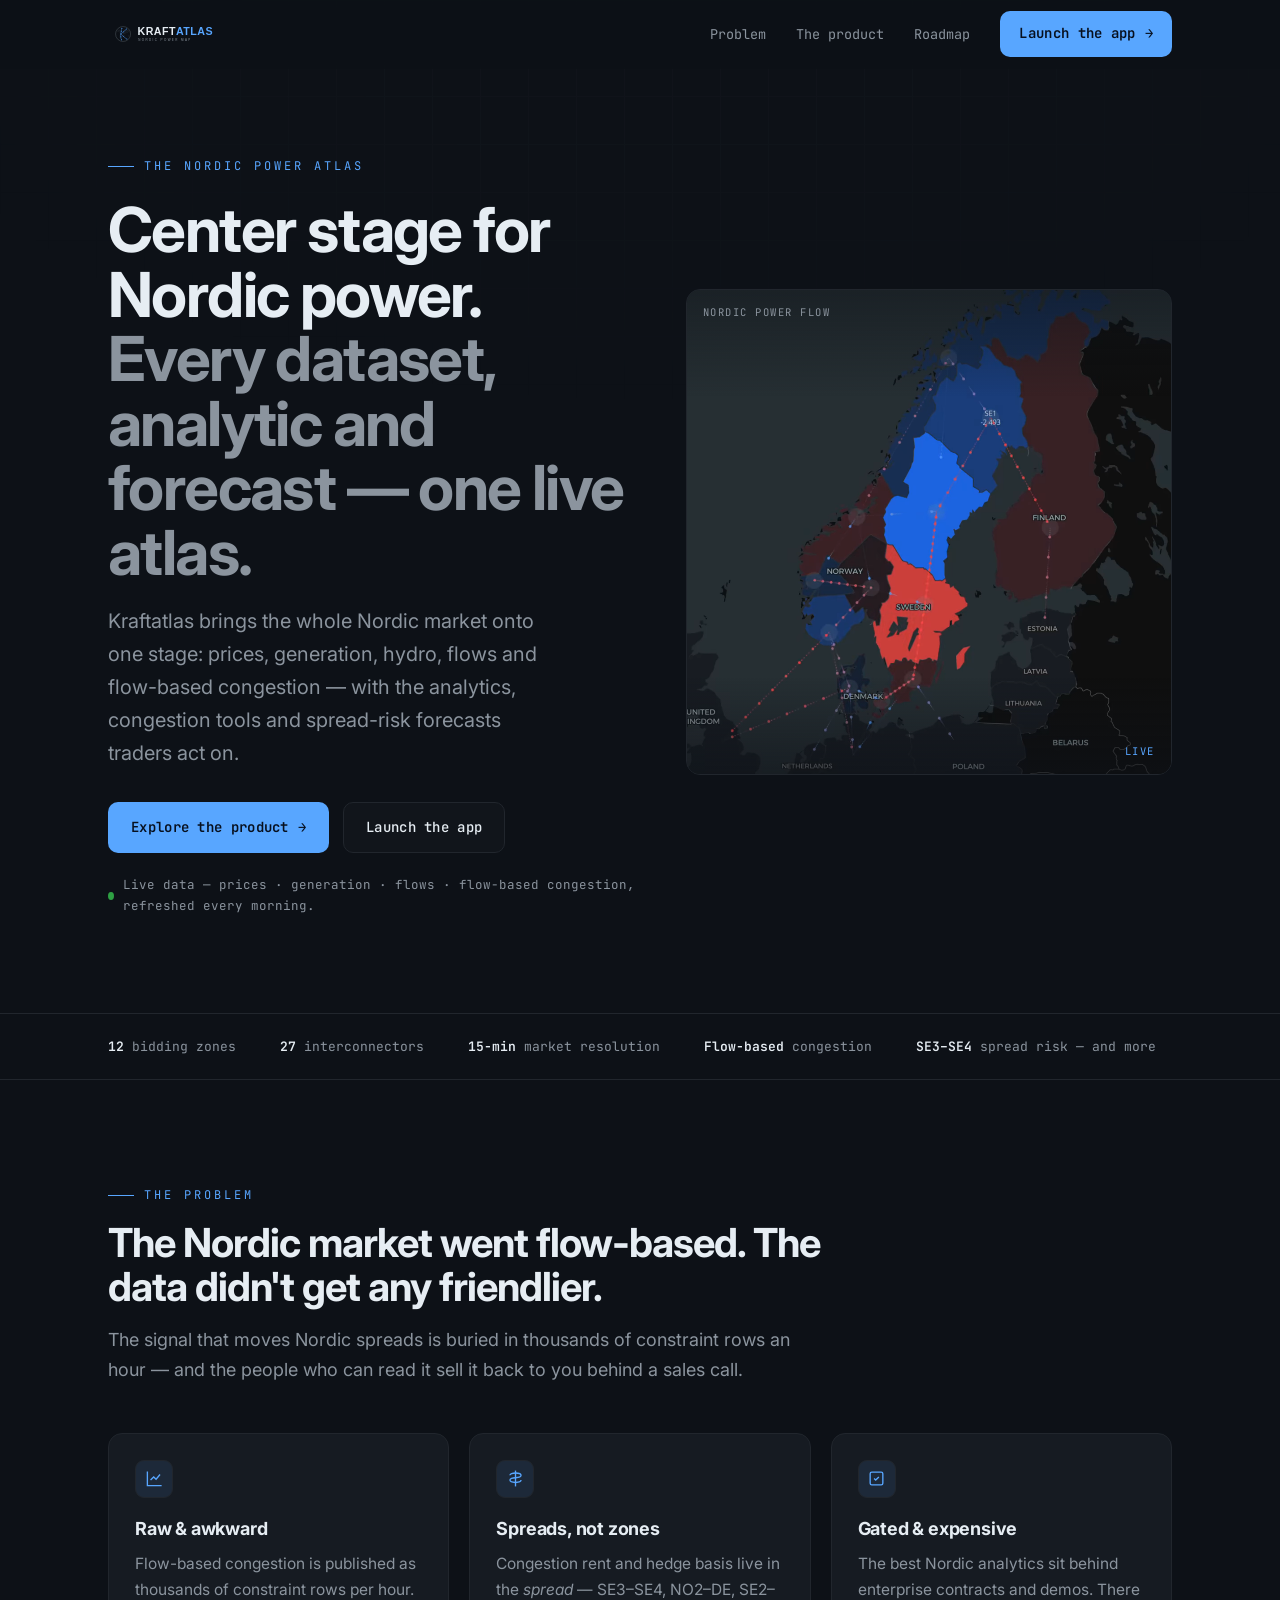
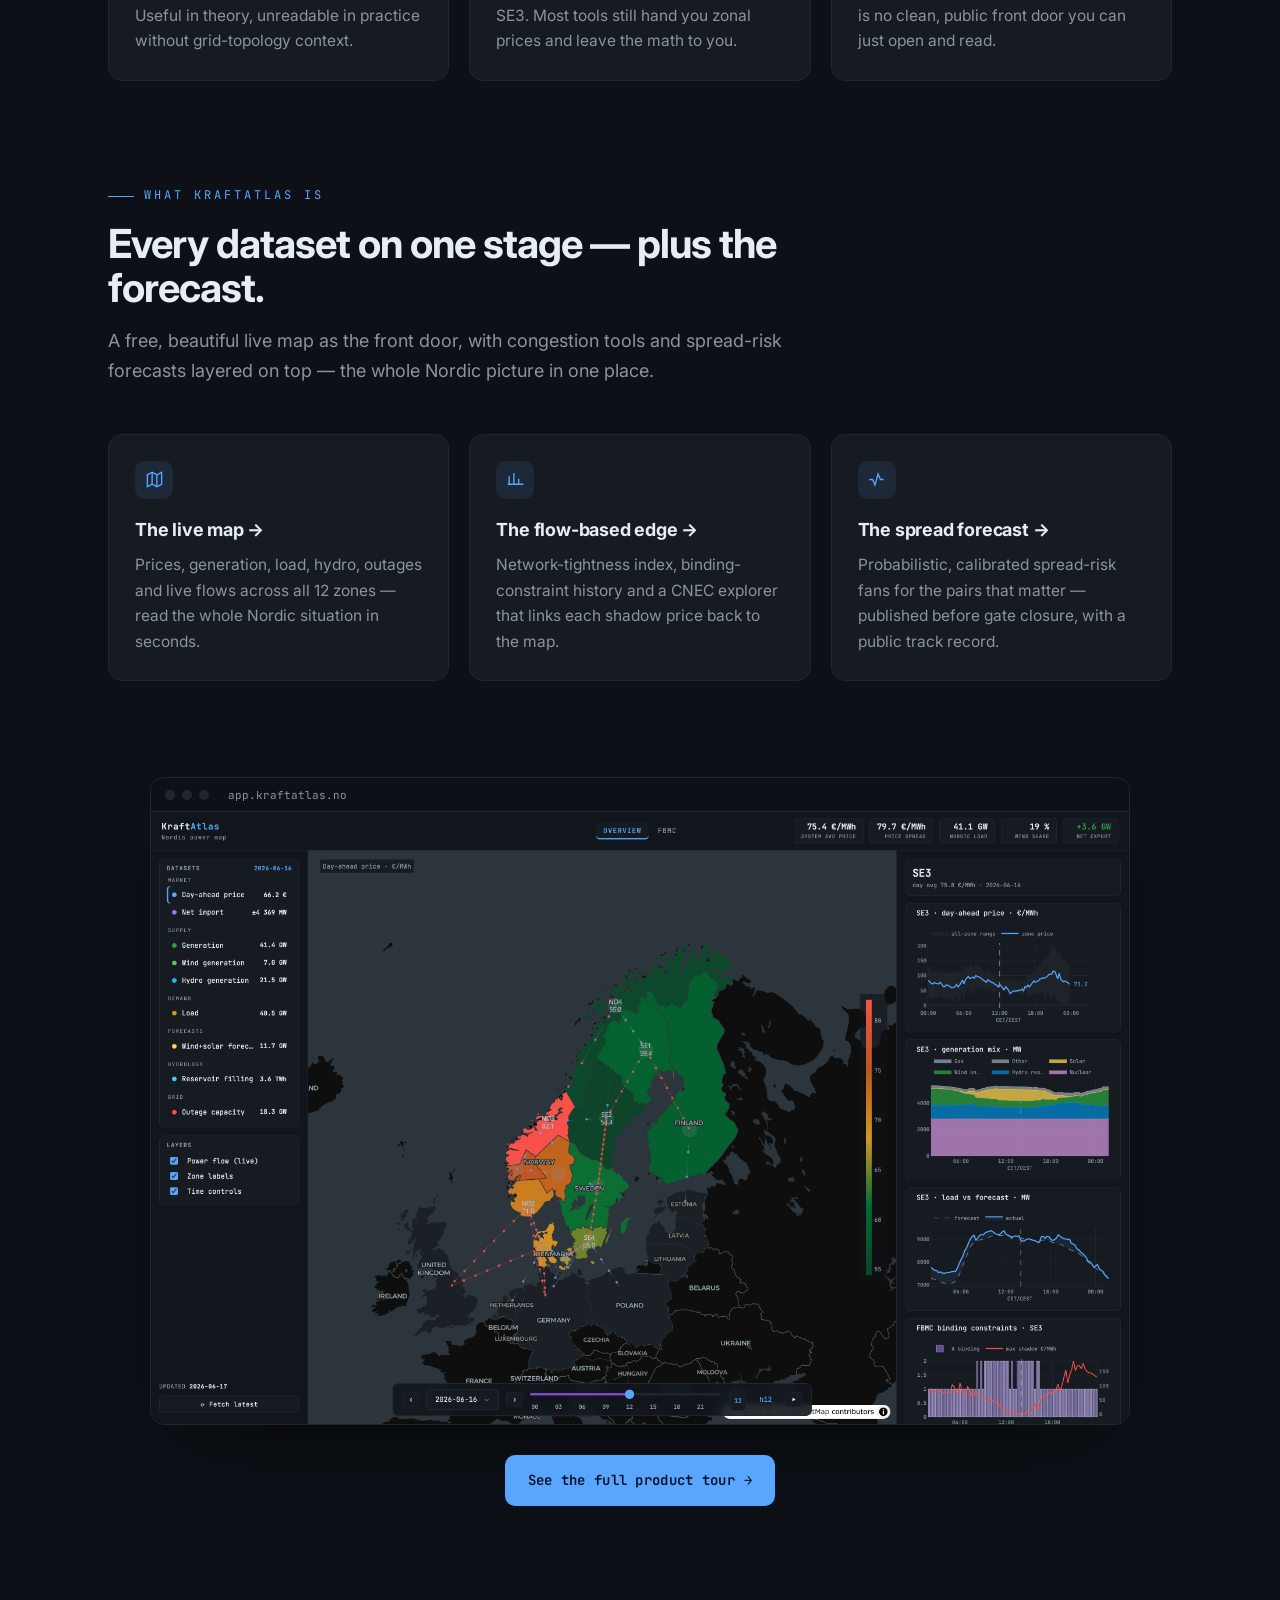
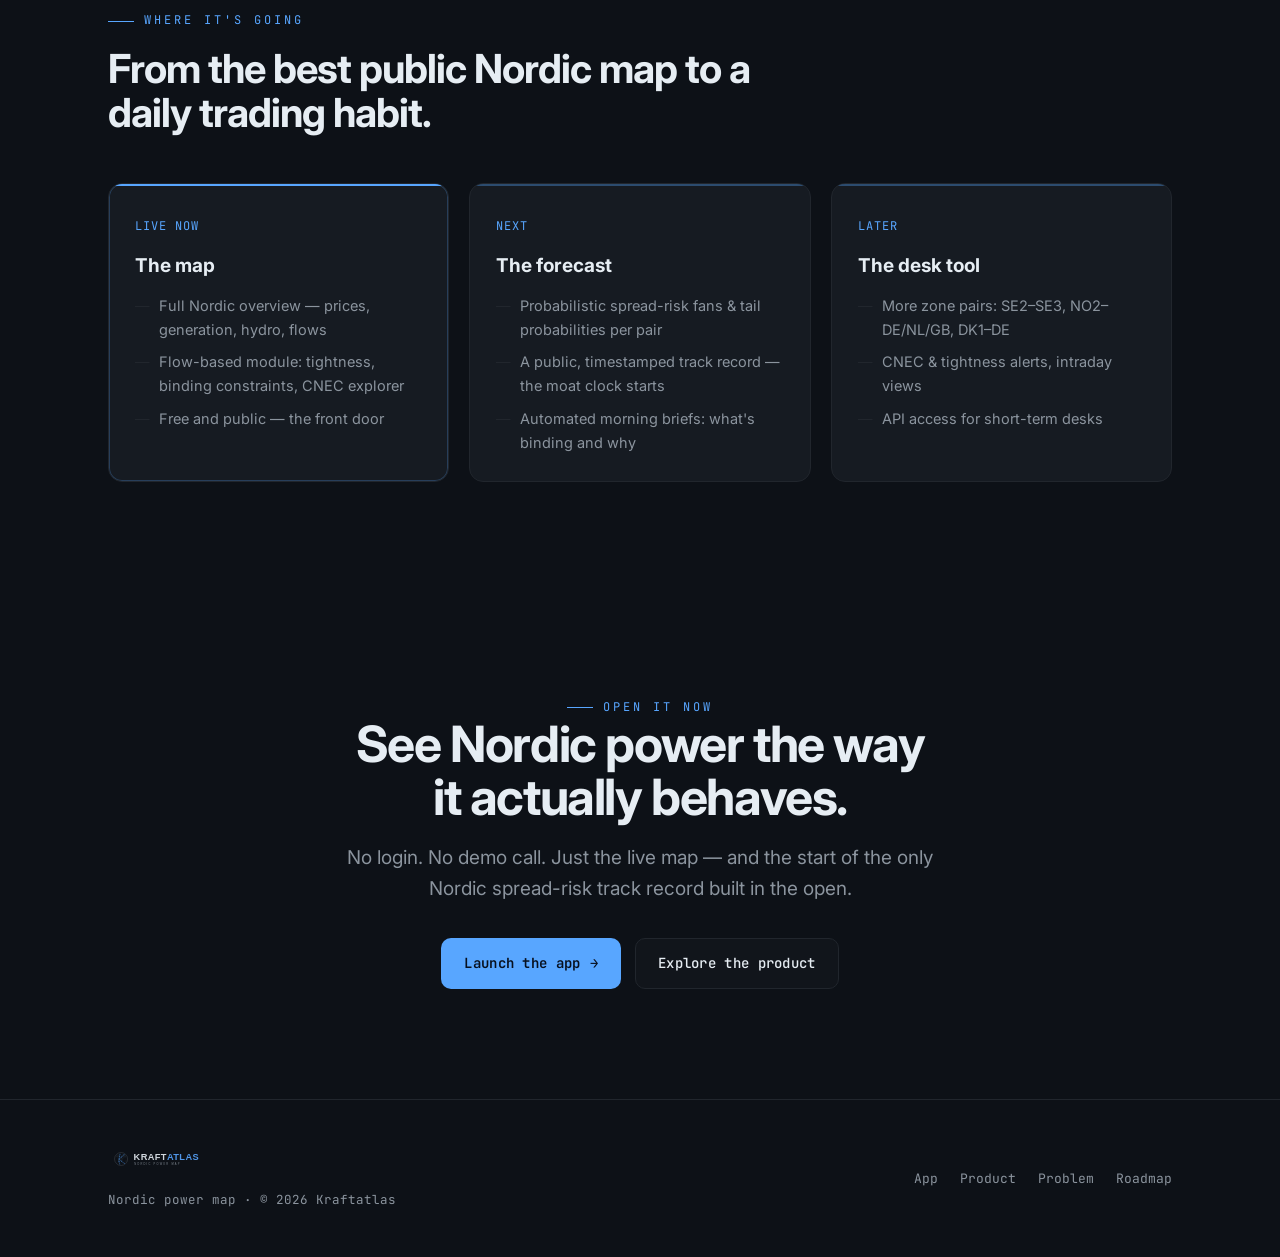
==== index.html @ 9825c4c5 "Real-app flow clip in hero + center-stage pitch; drop source names - Hero now plays a cropped, compr" ====
<!DOCTYPE html>
<html lang="en">
<head>
  <meta charset="UTF-8" />
  <meta name="viewport" content="width=device-width, initial-scale=1.0" />
  <title>Kraftatlas — Nordic Power Map</title>
  <meta name="description" content="Kraftatlas reads the Nordic power system in real time — generation, prices, flows, hydro and flow-based congestion — and forecasts the spreads traders actually hedge." />

  <meta property="og:type" content="website" />
  <meta property="og:title" content="Kraftatlas — Nordic Power Map" />
  <meta property="og:description" content="Live Nordic grid intelligence: prices, flows, hydro, flow-based constraints, and calibrated spread-risk forecasts." />
  <meta property="og:url" content="https://kraftatlas.no" />
  <meta property="og:image" content="https://kraftatlas.no/assets/img/dashboard-overview.png" />
  <meta name="twitter:card" content="summary_large_image" />

  <link rel="icon" href="/assets/brand/icon.svg" />
  <link rel="apple-touch-icon" href="/assets/brand/icon.svg" />
  <link rel="canonical" href="https://kraftatlas.no/" />

  <link rel="preconnect" href="https://fonts.googleapis.com" />
  <link rel="preconnect" href="https://fonts.gstatic.com" crossorigin />
  <link href="https://fonts.googleapis.com/css2?family=Inter:wght@400;500;600;700&family=JetBrains+Mono:wght@400;500&display=swap" rel="stylesheet" />
  <link rel="stylesheet" href="/assets/css/style.css" />
</head>
<body>
  <header>
    <div class="wrap nav">
      <a class="logo" href="/" aria-label="Kraftatlas home"><img src="/assets/brand/logo-dark.svg" alt="Kraftatlas" /></a>
      <nav class="nav-links">
        <a class="link" href="#problem">Problem</a>
        <a class="link" href="/product/">The product</a>
        <a class="link" href="#roadmap">Roadmap</a>
        <a class="btn btn-primary nav-cta" data-app href="https://nordic-dashboard-690238279083.europe-west1.run.app">Launch the app <span class="arrow">→</span></a>
      </nav>
    </div>
  </header>

  <main id="top">
    <!-- ── HERO ─────────────────────────────────────────────── -->
    <section class="hero">
      <div class="wrap hero-grid">
        <div class="hero-copy">
          <span class="kicker">The Nordic power atlas</span>
          <h1>Center stage for<br />Nordic power.<br /><span class="soft">Every dataset, analytic and forecast — one live atlas.</span></h1>
          <p class="lead">Kraftatlas brings the whole Nordic market onto one stage: prices, generation, hydro, flows and flow-based congestion — with the analytics, congestion tools and spread-risk forecasts traders act on.</p>
          <div class="hero-cta">
            <a class="btn btn-primary" href="/product/">Explore the product <span class="arrow">→</span></a>
            <a class="btn btn-ghost" data-app href="https://nordic-dashboard-690238279083.europe-west1.run.app">Launch the app</a>
          </div>
          <div class="hero-note"><span class="pulse-dot"></span> Live data — prices · generation · flows · flow-based congestion, refreshed every morning.</div>
        </div>
        <div class="grid-stage" aria-hidden="true">
          <video class="flow-video" autoplay muted loop playsinline preload="metadata" poster="/assets/video/nordic-flow-poster.jpg">
            <source src="/assets/video/nordic-flow.webm" type="video/webm" />
            <source src="/assets/video/nordic-flow.mp4" type="video/mp4" />
          </video>
          <span class="corner tl mono">NORDIC POWER FLOW</span>
          <span class="corner br mono">LIVE</span>
        </div>
      </div>
    </section>

    <!-- ── TRUST STRIP ──────────────────────────────────────── -->
    <div class="strip">
      <div class="wrap">
        <span><b>12</b> bidding zones</span>
        <span><b>27</b> interconnectors</span>
        <span><b>15-min</b> market resolution</span>
        <span><b>Flow-based</b> congestion</span>
        <span><b>SE3–SE4</b> spread risk — and more</span>
      </div>
    </div>

    <!-- ── PROBLEM ──────────────────────────────────────────── -->
    <section class="block" id="problem">
      <div class="wrap">
        <div class="section-head reveal">
          <span class="kicker">The problem</span>
          <h2>The Nordic market went flow-based. The data didn't get any friendlier.</h2>
          <p>The signal that moves Nordic spreads is buried in thousands of constraint rows an hour — and the people who can read it sell it back to you behind a sales call.</p>
        </div>
        <div class="cols">
          <div class="card reveal">
            <div class="ico"><svg viewBox="0 0 24 24"><path d="M3 3v18h18"/><path d="M7 14l4-4 3 3 5-6"/></svg></div>
            <h3>Raw &amp; awkward</h3>
            <p>Flow-based congestion is published as thousands of constraint rows per hour. Useful in theory, unreadable in practice without grid-topology context.</p>
          </div>
          <div class="card reveal">
            <div class="ico"><svg viewBox="0 0 24 24"><path d="M12 2v20"/><path d="M5 8c0-2 3-3 7-3s7 1 7 3-3 3-7 3-7 1-7 3 3 3 7 3 7-1 7-3"/></svg></div>
            <h3>Spreads, not zones</h3>
            <p>Congestion rent and hedge basis live in the <em>spread</em> — SE3–SE4, NO2–DE, SE2–SE3. Most tools still hand you zonal prices and leave the math to you.</p>
          </div>
          <div class="card reveal">
            <div class="ico"><svg viewBox="0 0 24 24"><rect x="4" y="4" width="16" height="16" rx="2"/><path d="M9 12l2 2 4-4"/></svg></div>
            <h3>Gated &amp; expensive</h3>
            <p>The best Nordic analytics sit behind enterprise contracts and demos. There is no clean, public front door you can just open and read.</p>
          </div>
        </div>
      </div>
    </section>

    <!-- ── WHAT IT IS (3 pillars) ───────────────────────────── -->
    <section class="block" id="what" style="padding-top:0;">
      <div class="wrap">
        <div class="section-head reveal">
          <span class="kicker">What Kraftatlas is</span>
          <h2>Every dataset on one stage — plus the forecast.</h2>
          <p>A free, beautiful live map as the front door, with congestion tools and spread-risk forecasts layered on top — the whole Nordic picture in one place.</p>
        </div>
        <div class="cols">
          <a class="card reveal" href="/product/#map">
            <div class="ico"><svg viewBox="0 0 24 24"><path d="M9 3 3 6v15l6-3 6 3 6-3V3l-6 3-6-3Z"/><path d="M9 3v15M15 6v15"/></svg></div>
            <h3>The live map →</h3>
            <p>Prices, generation, load, hydro, outages and live flows across all 12 zones — read the whole Nordic situation in seconds.</p>
          </a>
          <a class="card reveal" href="/product/#fbmc">
            <div class="ico"><svg viewBox="0 0 24 24"><path d="M4 18V8M10 18V4M16 18v-7M22 18H2"/></svg></div>
            <h3>The flow-based edge →</h3>
            <p>Network-tightness index, binding-constraint history and a CNEC explorer that links each shadow price back to the map.</p>
          </a>
          <a class="card reveal" href="/product/#forecast">
            <div class="ico"><svg viewBox="0 0 24 24"><path d="M3 12h4l3 7 4-14 3 7h4"/></svg></div>
            <h3>The spread forecast →</h3>
            <p>Probabilistic, calibrated spread-risk fans for the pairs that matter — published before gate closure, with a public track record.</p>
          </a>
        </div>
      </div>
    </section>

    <!-- ── TEASER SHOT ──────────────────────────────────────── -->
    <section class="block" style="padding-top:0;">
      <div class="wrap">
        <div class="shot reveal" style="max-width:980px;margin:0 auto;">
          <div class="bar"><i></i><i></i><i></i><span class="addr mono">app.kraftatlas.no</span></div>
          <img src="/assets/img/dashboard-overview.png" alt="Kraftatlas dashboard — Nordic map with prices, flows and per-zone detail panels" loading="lazy" />
        </div>
        <div class="hero-cta reveal" style="justify-content:center;margin-top:30px;">
          <a class="btn btn-primary" href="/product/">See the full product tour <span class="arrow">→</span></a>
        </div>
      </div>
    </section>

    <!-- ── ROADMAP ──────────────────────────────────────────── -->
    <section class="block" id="roadmap" style="padding-top:0;">
      <div class="wrap">
        <div class="section-head reveal">
          <span class="kicker">Where it's going</span>
          <h2>From the best public Nordic map to a daily trading habit.</h2>
        </div>
        <div class="timeline">
          <div class="phase now reveal">
            <span class="when mono">LIVE NOW</span>
            <h3>The map</h3>
            <ul>
              <li>Full Nordic overview — prices, generation, hydro, flows</li>
              <li>Flow-based module: tightness, binding constraints, CNEC explorer</li>
              <li>Free and public — the front door</li>
            </ul>
          </div>
          <div class="phase reveal">
            <span class="when mono">NEXT</span>
            <h3>The forecast</h3>
            <ul>
              <li>Probabilistic spread-risk fans &amp; tail probabilities per pair</li>
              <li>A public, timestamped track record — the moat clock starts</li>
              <li>Automated morning briefs: what's binding and why</li>
            </ul>
          </div>
          <div class="phase reveal">
            <span class="when mono">LATER</span>
            <h3>The desk tool</h3>
            <ul>
              <li>More zone pairs: SE2–SE3, NO2–DE/NL/GB, DK1–DE</li>
              <li>CNEC &amp; tightness alerts, intraday views</li>
              <li>API access for short-term desks</li>
            </ul>
          </div>
        </div>
      </div>
    </section>

    <!-- ── CTA BAND ─────────────────────────────────────────── -->
    <section class="cta-band">
      <div class="wrap">
        <span class="kicker reveal" style="justify-content:center;">Open it now</span>
        <h2 class="reveal">See Nordic power the way<br />it actually behaves.</h2>
        <p class="reveal">No login. No demo call. Just the live map — and the start of the only Nordic spread-risk track record built in the open.</p>
        <div class="hero-cta reveal">
          <a class="btn btn-primary" data-app href="https://nordic-dashboard-690238279083.europe-west1.run.app">Launch the app <span class="arrow">→</span></a>
          <a class="btn btn-ghost" href="/product/">Explore the product</a>
        </div>
      </div>
    </section>
  </main>

  <footer>
    <div class="wrap foot">
      <div>
        <img src="/assets/brand/logo-dark.svg" alt="Kraftatlas" />
        <div class="meta" style="margin-top:10px;">Nordic power map · © <span id="year">2026</span> Kraftatlas</div>
      </div>
      <nav class="foot-links">
        <a class="link" data-app href="https://nordic-dashboard-690238279083.europe-west1.run.app">App</a>
        <a class="link" href="/product/">Product</a>
        <a class="link" href="#problem">Problem</a>
        <a class="link" href="#roadmap">Roadmap</a>
      </nav>
    </div>
  </footer>

  <script src="/assets/js/main.js" defer></script>
</body>
</html>
---- assets/css/style.css ----
/* Kraftatlas — landing page
   Palette + type mirror the live dashboard (mapboard/theme.py). */

:root {
  --bg:        #0d1117;
  --bg-soft:   #11161d;
  --card:      #161b22;
  --border:    #21262d;
  --text:      #e6edf3;
  --dim:       #8b949e;
  --accent:    #58a6ff;
  --green:     #2ea043;
  --red:       #f85149;
  --yellow:    #d29922;
  --purple:    #a371f7;

  --mono: "JetBrains Mono", "SF Mono", Menlo, monospace;
  --sans: "Inter", "Helvetica Neue", Arial, sans-serif;

  --maxw: 1120px;
  --r: 14px;
}

* { box-sizing: border-box; margin: 0; padding: 0; }

html { scroll-behavior: smooth; }

body {
  background: var(--bg);
  color: var(--text);
  font-family: var(--sans);
  font-size: 17px;
  line-height: 1.65;
  -webkit-font-smoothing: antialiased;
  text-rendering: optimizeLegibility;
  overflow-x: hidden;
}

/* faint engineering grid behind everything */
body::before {
  content: "";
  position: fixed;
  inset: 0;
  background-image:
    linear-gradient(var(--border) 1px, transparent 1px),
    linear-gradient(90deg, var(--border) 1px, transparent 1px);
  background-size: 48px 48px;
  opacity: 0.18;
  mask-image: radial-gradient(ellipse 80% 60% at 50% 0%, #000 25%, transparent 75%);
  pointer-events: none;
  z-index: 0;
}

a { color: inherit; text-decoration: none; }

.wrap { width: 100%; max-width: var(--maxw); margin: 0 auto; padding: 0 28px; position: relative; z-index: 1; }

.mono { font-family: var(--mono); }
.accent { color: var(--accent); }
.dim { color: var(--dim); }

/* ── Kicker / eyebrow ─────────────────────────────────────── */
.kicker {
  font-family: var(--mono);
  font-size: 12px;
  letter-spacing: 3px;
  text-transform: uppercase;
  color: var(--accent);
  display: inline-flex;
  align-items: center;
  gap: 10px;
}
.kicker::before {
  content: "";
  width: 26px; height: 1px;
  background: var(--accent);
  display: inline-block;
}

/* ── Buttons ──────────────────────────────────────────────── */
.btn {
  display: inline-flex;
  align-items: center;
  gap: 9px;
  font-family: var(--mono);
  font-size: 14px;
  font-weight: 500;
  letter-spacing: 0.3px;
  padding: 13px 22px;
  border-radius: 10px;
  border: 1px solid transparent;
  transition: transform .15s ease, background .2s ease, border-color .2s ease, box-shadow .2s ease;
  cursor: pointer;
  white-space: nowrap;
}
.btn .arrow { transition: transform .2s ease; }
.btn:hover .arrow { transform: translateX(3px); }
.btn-primary {
  background: var(--accent);
  color: #07101f;
  font-weight: 600;
  box-shadow: 0 0 0 0 rgba(88,166,255,.45);
}
.btn-primary:hover { transform: translateY(-1px); box-shadow: 0 8px 30px -8px rgba(88,166,255,.6); }
.btn-ghost {
  background: rgba(255,255,255,.02);
  border-color: var(--border);
  color: var(--text);
}
.btn-ghost:hover { border-color: var(--accent); color: var(--accent); transform: translateY(-1px); }

/* ── Header / nav ─────────────────────────────────────────── */
header {
  position: sticky;
  top: 0;
  z-index: 50;
  backdrop-filter: blur(10px);
  background: rgba(13,17,23,.72);
  border-bottom: 1px solid transparent;
  transition: border-color .3s ease, background .3s ease;
}
header.scrolled { border-bottom-color: var(--border); }
.nav { display: flex; align-items: center; justify-content: space-between; height: 68px; }
.nav .logo img { height: 30px; display: block; }
.nav-links { display: flex; align-items: center; gap: 30px; }
.nav-links a.link {
  font-family: var(--mono);
  font-size: 13.5px;
  color: var(--dim);
  transition: color .2s ease;
}
.nav-links a.link:hover { color: var(--text); }
.nav-cta { padding: 10px 18px; }
@media (max-width: 760px) { .nav-links a.link { display: none; } }

/* ── Hero ─────────────────────────────────────────────────── */
.hero { position: relative; padding: 78px 0 40px; }
.hero-grid {
  display: grid;
  grid-template-columns: 1.05fr 0.95fr;
  gap: 40px;
  align-items: center;
}
.hero h1 {
  font-size: clamp(38px, 5.4vw, 62px);
  line-height: 1.04;
  letter-spacing: -1.6px;
  font-weight: 700;
  margin: 22px 0 20px;
}
.hero h1 .soft { color: var(--dim); }
.hero p.lead {
  font-size: clamp(17px, 2vw, 20px);
  color: var(--dim);
  max-width: 33ch;
  margin-bottom: 32px;
}
.hero-cta { display: flex; gap: 14px; flex-wrap: wrap; }
.hero-note {
  margin-top: 22px;
  font-family: var(--mono);
  font-size: 12.5px;
  color: var(--dim);
  display: flex;
  align-items: center;
  gap: 9px;
}
.pulse-dot {
  width: 8px; height: 8px; border-radius: 50%;
  background: var(--green);
  box-shadow: 0 0 0 0 rgba(46,160,67,.7);
  animation: pulse 2.2s infinite;
}
@keyframes pulse {
  0%   { box-shadow: 0 0 0 0 rgba(46,160,67,.55); }
  70%  { box-shadow: 0 0 0 7px rgba(46,160,67,0); }
  100% { box-shadow: 0 0 0 0 rgba(46,160,67,0); }
}

/* animated grid canvas frame */
.grid-stage {
  position: relative;
  aspect-ratio: 1 / 1;
  border: 1px solid var(--border);
  border-radius: var(--r);
  background:
    radial-gradient(120% 120% at 70% 10%, rgba(88,166,255,.10), transparent 55%),
    var(--bg-soft);
  overflow: hidden;
}
.grid-stage .flow-video {
  position: absolute; inset: 0; width: 100%; height: 100%;
  object-fit: cover; display: block;
}
/* subtle vignette so the corner labels and brand stay legible over the map */
.grid-stage::after {
  content: ""; position: absolute; inset: 0; pointer-events: none;
  background:
    linear-gradient(180deg, rgba(13,17,23,.45) 0%, transparent 22%, transparent 80%, rgba(13,17,23,.55) 100%),
    radial-gradient(120% 120% at 50% 50%, transparent 60%, rgba(13,17,23,.35) 100%);
}
.grid-stage .corner {
  z-index: 2;
  position: absolute;
  font-family: var(--mono);
  font-size: 10.5px;
  letter-spacing: 1.5px;
  color: var(--dim);
  text-transform: uppercase;
}
.grid-stage .corner.tl { top: 14px; left: 16px; }
.grid-stage .corner.br { bottom: 14px; right: 16px; color: var(--accent); }

@media (max-width: 880px) {
  .hero-grid { grid-template-columns: 1fr; }
  .grid-stage { max-width: 460px; margin: 8px auto 0; }
}

/* ── Trust strip ──────────────────────────────────────────── */
.strip {
  border-top: 1px solid var(--border);
  border-bottom: 1px solid var(--border);
  margin-top: 56px;
}
.strip .wrap {
  display: flex;
  flex-wrap: wrap;
  gap: 14px 44px;
  padding-top: 22px;
  padding-bottom: 22px;
  font-family: var(--mono);
  font-size: 13px;
  color: var(--dim);
}
.strip b { color: var(--text); font-weight: 600; }

/* ── Section scaffolding ──────────────────────────────────── */
section.block { padding: 96px 0; }
.section-head { max-width: 720px; margin-bottom: 48px; }
.section-head h2 {
  font-size: clamp(28px, 3.6vw, 40px);
  letter-spacing: -1px;
  line-height: 1.1;
  margin: 16px 0 16px;
  font-weight: 700;
}
.section-head p { color: var(--dim); font-size: 18px; }

/* ── Pain → solution cards ────────────────────────────────── */
.cols { display: grid; grid-template-columns: repeat(3, 1fr); gap: 20px; }
@media (max-width: 880px) { .cols { grid-template-columns: 1fr; } }
.card {
  background: var(--card);
  border: 1px solid var(--border);
  border-radius: var(--r);
  padding: 26px;
  transition: border-color .25s ease, transform .25s ease;
}
.card:hover { border-color: #2d3540; transform: translateY(-3px); }
.card .ico {
  width: 38px; height: 38px;
  display: grid; place-items: center;
  border-radius: 9px;
  background: rgba(88,166,255,.10);
  border: 1px solid var(--border);
  margin-bottom: 16px;
}
.card .ico svg { width: 19px; height: 19px; stroke: var(--accent); fill: none; stroke-width: 1.7; }
.card h3 { font-size: 18px; margin-bottom: 8px; letter-spacing: -0.2px; }
.card p { color: var(--dim); font-size: 15.5px; }

/* ── Showcase (screenshots) ───────────────────────────────── */
.showcase { display: grid; grid-template-columns: 1fr 1fr; gap: 28px 56px; align-items: center; }
.showcase.flip .copy { order: 2; }
@media (max-width: 920px) { .showcase, .showcase.flip { grid-template-columns: 1fr; }
  .showcase.flip .copy { order: 0; } }
.showcase + .showcase { margin-top: 88px; }
.shot {
  border: 1px solid var(--border);
  border-radius: var(--r);
  overflow: hidden;
  background: var(--bg-soft);
  box-shadow: 0 30px 80px -40px rgba(0,0,0,.9);
  transition: transform .3s ease;
}
.shot:hover { transform: translateY(-4px); }
.shot .bar {
  height: 34px; display: flex; align-items: center; gap: 7px;
  padding: 0 14px; border-bottom: 1px solid var(--border); background: var(--bg);
}
.shot .bar i { width: 10px; height: 10px; border-radius: 50%; background: var(--border); display: inline-block; }
.shot .bar .addr {
  margin-left: 12px; font-family: var(--mono); font-size: 11px; color: var(--dim);
}
.shot img { width: 100%; display: block; }
.copy h3 { font-size: 24px; letter-spacing: -0.5px; margin-bottom: 14px; }
.copy p { color: var(--dim); margin-bottom: 16px; }
.feature-list { list-style: none; display: grid; gap: 11px; }
.feature-list li { display: flex; gap: 11px; font-size: 15.5px; color: var(--text); align-items: flex-start; }
.feature-list li::before {
  content: "→"; color: var(--accent); font-family: var(--mono); flex: none; line-height: 1.5;
}
.tag {
  display: inline-block; font-family: var(--mono); font-size: 11px; letter-spacing: 1px;
  text-transform: uppercase; padding: 4px 10px; border-radius: 6px; border: 1px solid var(--border);
  color: var(--dim); margin-bottom: 18px;
}
.tag.free { color: var(--green); border-color: rgba(46,160,67,.35); background: rgba(46,160,67,.08); }
.tag.edge { color: var(--accent); border-color: rgba(88,166,255,.35); background: rgba(88,166,255,.08); }

/* ── Pipeline ─────────────────────────────────────────────── */
.pipe { display: grid; grid-template-columns: repeat(4, 1fr); gap: 0; margin-top: 10px; }
@media (max-width: 880px) { .pipe { grid-template-columns: 1fr 1fr; } }
.pipe .stage { position: relative; padding: 24px 22px; border: 1px solid var(--border); background: var(--card); }
.pipe .stage:not(:last-child) { border-right: none; }
@media (max-width: 880px) { .pipe .stage:nth-child(2n) { border-left: none; } .pipe .stage { border-right: 1px solid var(--border); } }
.pipe .stage:first-child { border-radius: var(--r) 0 0 var(--r); }
.pipe .stage:last-child  { border-radius: 0 var(--r) var(--r) 0; }
.pipe .step { font-family: var(--mono); font-size: 11px; color: var(--accent); letter-spacing: 1.5px; }
.pipe .stage h4 { font-size: 16px; margin: 10px 0 7px; }
.pipe .stage p { font-size: 13.5px; color: var(--dim); }
@media (max-width: 880px) {
  .pipe .stage:first-child { border-radius: var(--r) var(--r) 0 0; }
  .pipe .stage:last-child  { border-radius: 0 0 var(--r) var(--r); }
}

/* ── Roadmap ──────────────────────────────────────────────── */
.timeline { display: grid; grid-template-columns: repeat(3, 1fr); gap: 20px; }
@media (max-width: 880px) { .timeline { grid-template-columns: 1fr; } }
.phase {
  border: 1px solid var(--border); border-radius: var(--r); padding: 26px; background: var(--card);
  position: relative; overflow: hidden;
}
.phase::before { content: ""; position: absolute; top: 0; left: 0; width: 100%; height: 2px; background: var(--accent); opacity: .35; }
.phase .when { font-family: var(--mono); font-size: 12px; color: var(--accent); letter-spacing: 1px; }
.phase h3 { font-size: 19px; margin: 12px 0 12px; }
.phase ul { list-style: none; display: grid; gap: 9px; }
.phase li { font-size: 14.5px; color: var(--dim); display: flex; gap: 9px; }
.phase li::before { content: "—"; color: var(--border); }
.phase.now::before { opacity: 1; }
.phase.now { box-shadow: inset 0 0 0 1px rgba(88,166,255,.25); }

/* ── CTA band ─────────────────────────────────────────────── */
.cta-band { text-align: center; padding: 110px 0; position: relative; }
.cta-band h2 { font-size: clamp(30px, 4.5vw, 50px); letter-spacing: -1.4px; line-height: 1.06; margin-bottom: 18px; }
.cta-band p { color: var(--dim); font-size: 19px; max-width: 52ch; margin: 0 auto 34px; }
.cta-band .hero-cta { justify-content: center; }

/* ── Footer ───────────────────────────────────────────────── */
footer { border-top: 1px solid var(--border); padding: 46px 0; }
.foot { display: flex; justify-content: space-between; align-items: center; gap: 20px; flex-wrap: wrap; }
.foot img { height: 26px; opacity: .9; }
.foot .meta { font-family: var(--mono); font-size: 12.5px; color: var(--dim); }
.foot a.link { color: var(--dim); }
.foot a.link:hover { color: var(--accent); }
.foot-links { display: flex; gap: 22px; font-family: var(--mono); font-size: 13px; }

/* ── Scroll reveal ────────────────────────────────────────── */
.reveal { opacity: 0; transform: translateY(20px); transition: opacity .7s ease, transform .7s ease; }
.reveal.in { opacity: 1; transform: none; }
@media (prefers-reduced-motion: reduce) {
  .reveal { opacity: 1; transform: none; transition: none; }
  html { scroll-behavior: auto; }
}
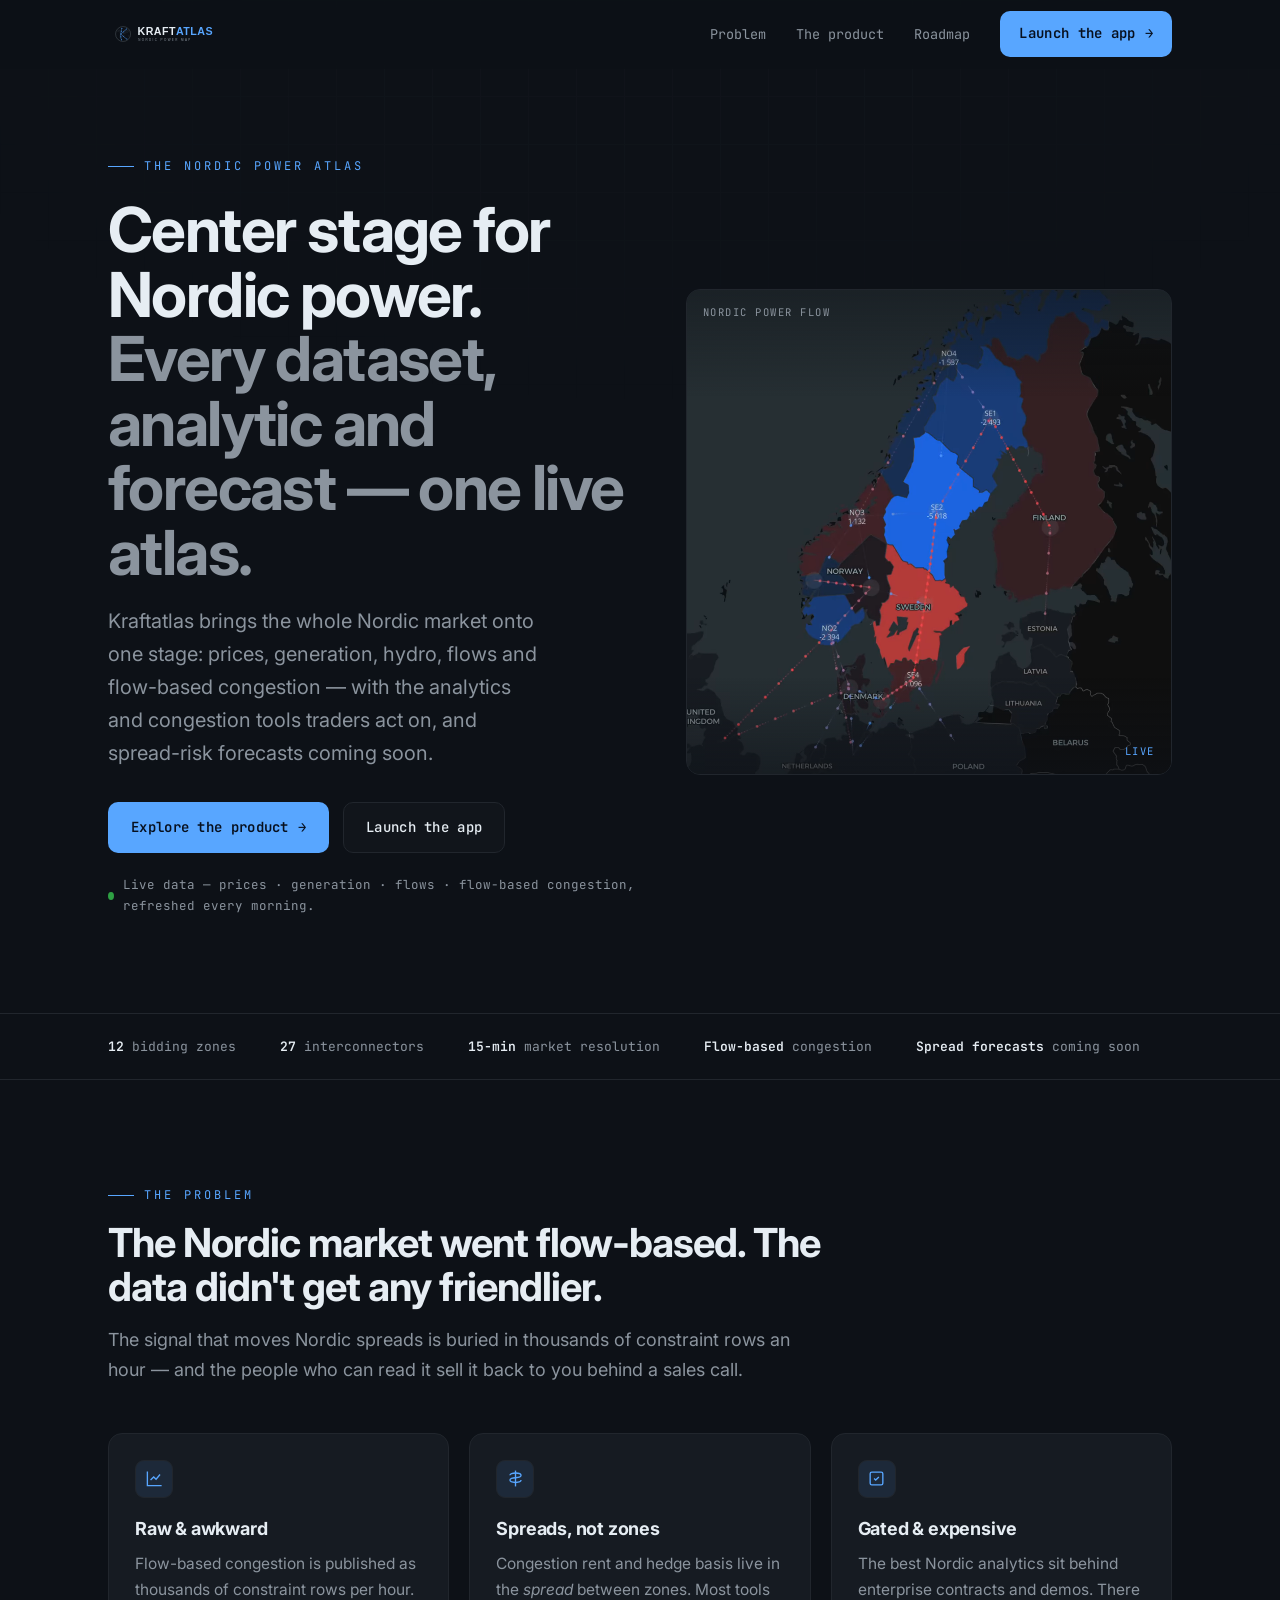
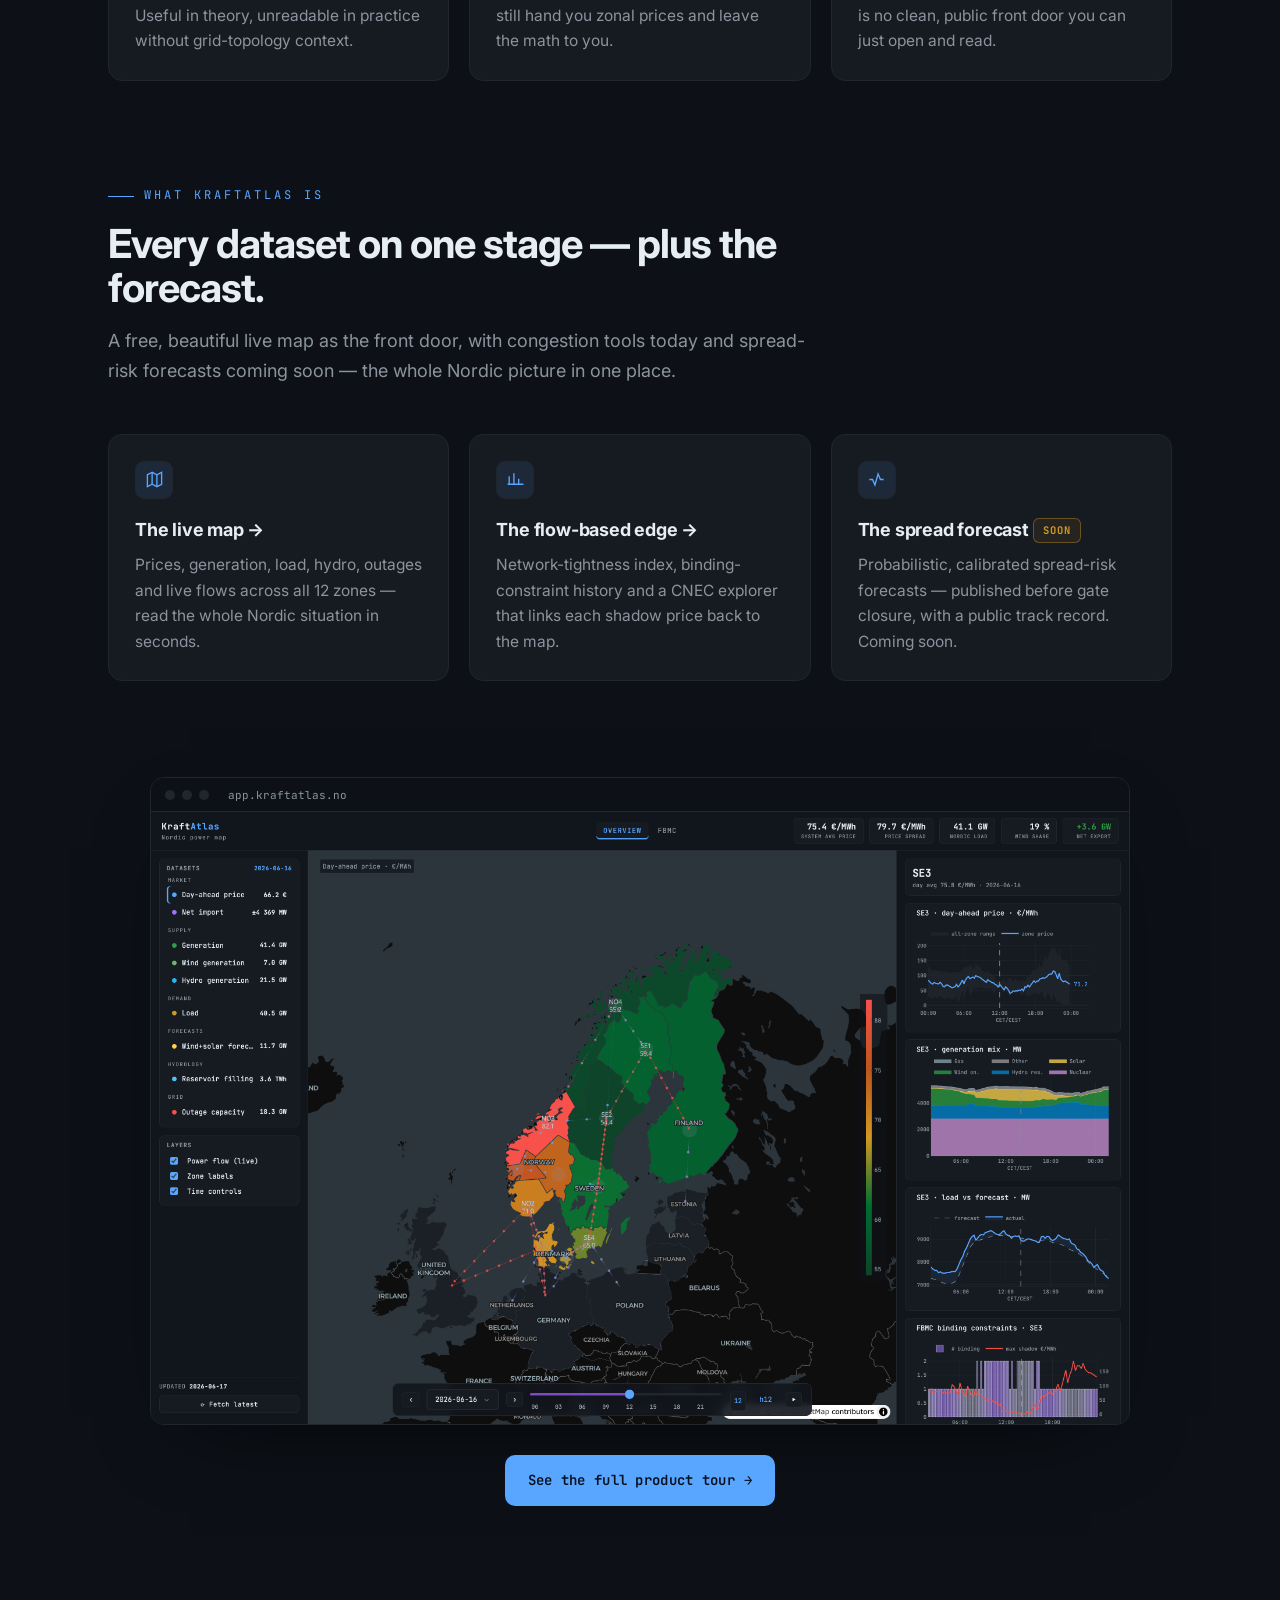
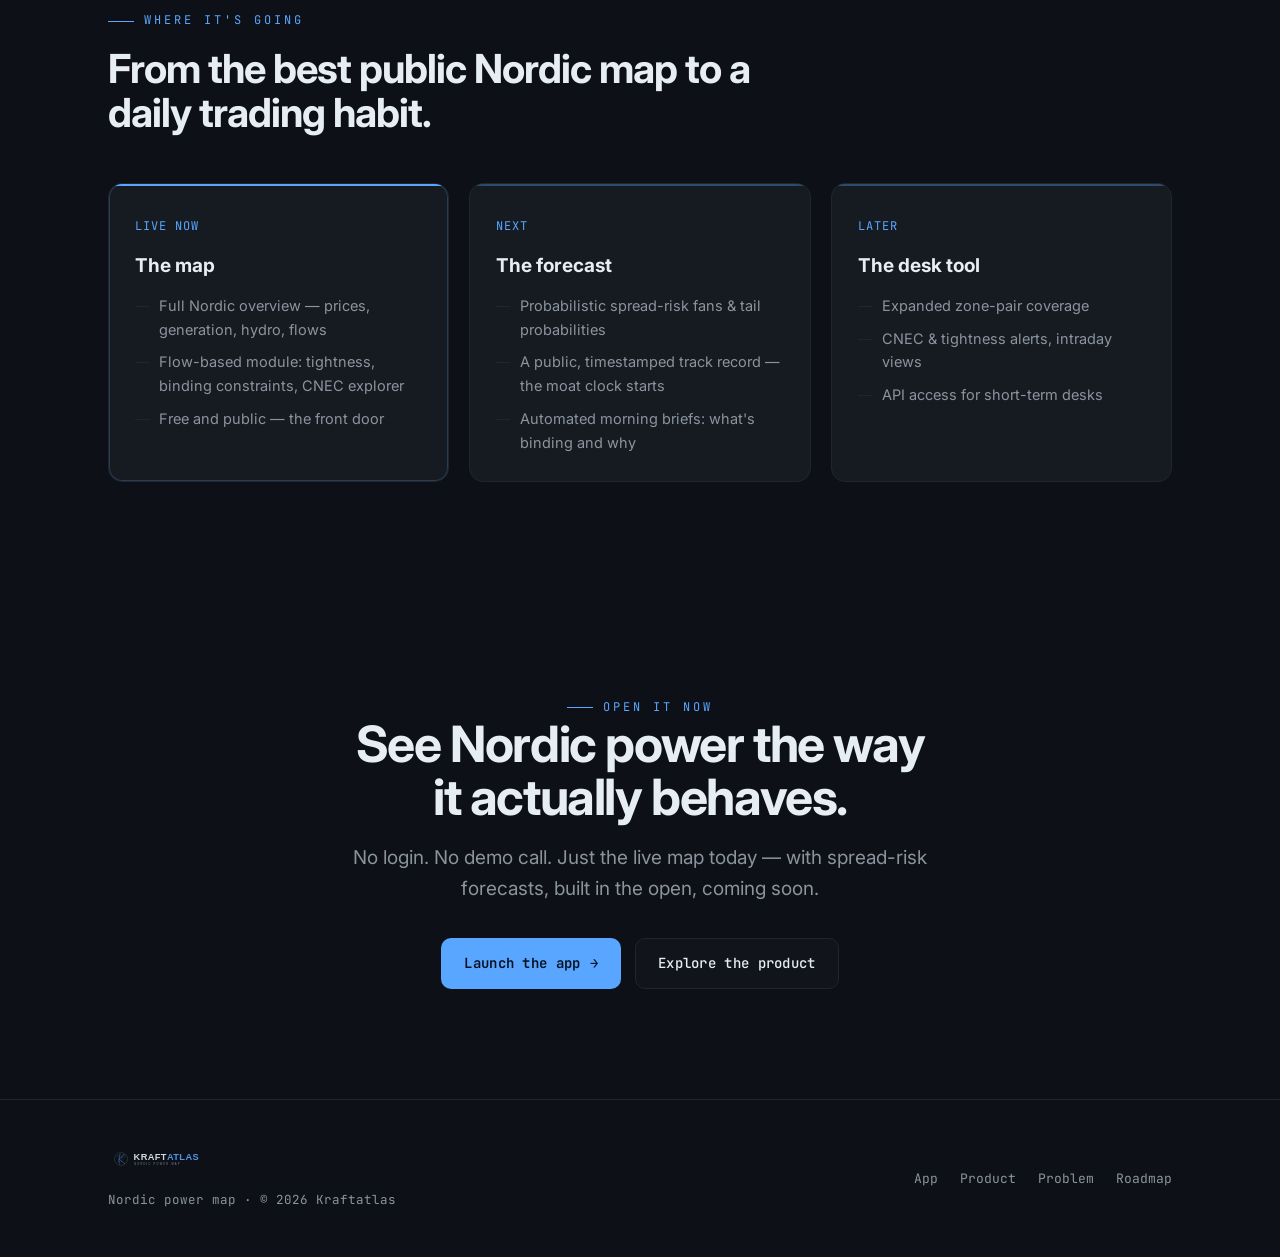
==== commit e077c12c: "Frame spread forecast as coming soon; drop specific zone pairs Remove SE3–SE4 and other named zone p" ====
--- a/index.html
+++ b/index.html
@@ -4,11 +4,11 @@
   <meta charset="UTF-8" />
   <meta name="viewport" content="width=device-width, initial-scale=1.0" />
   <title>Kraftatlas — Nordic Power Map</title>
-  <meta name="description" content="Kraftatlas reads the Nordic power system in real time — generation, prices, flows, hydro and flow-based congestion — and forecasts the spreads traders actually hedge." />
+  <meta name="description" content="Kraftatlas reads the Nordic power system in real time — generation, prices, flows, hydro and flow-based congestion — with spread-risk forecasts coming soon." />
 
   <meta property="og:type" content="website" />
   <meta property="og:title" content="Kraftatlas — Nordic Power Map" />
-  <meta property="og:description" content="Live Nordic grid intelligence: prices, flows, hydro, flow-based constraints, and calibrated spread-risk forecasts." />
+  <meta property="og:description" content="Live Nordic power intelligence: prices, flows, hydro and flow-based congestion — spread-risk forecasts coming soon." />
   <meta property="og:url" content="https://kraftatlas.no" />
   <meta property="og:image" content="https://kraftatlas.no/assets/img/dashboard-overview.png" />
   <meta name="twitter:card" content="summary_large_image" />
@@ -42,7 +42,7 @@
         <div class="hero-copy">
           <span class="kicker">The Nordic power atlas</span>
           <h1>Center stage for<br />Nordic power.<br /><span class="soft">Every dataset, analytic and forecast — one live atlas.</span></h1>
-          <p class="lead">Kraftatlas brings the whole Nordic market onto one stage: prices, generation, hydro, flows and flow-based congestion — with the analytics, congestion tools and spread-risk forecasts traders act on.</p>
+          <p class="lead">Kraftatlas brings the whole Nordic market onto one stage: prices, generation, hydro, flows and flow-based congestion — with the analytics and congestion tools traders act on, and spread-risk forecasts coming soon.</p>
           <div class="hero-cta">
             <a class="btn btn-primary" href="/product/">Explore the product <span class="arrow">→</span></a>
             <a class="btn btn-ghost" data-app href="https://nordic-dashboard-690238279083.europe-west1.run.app">Launch the app</a>
@@ -67,7 +67,7 @@
         <span><b>27</b> interconnectors</span>
         <span><b>15-min</b> market resolution</span>
         <span><b>Flow-based</b> congestion</span>
-        <span><b>SE3–SE4</b> spread risk — and more</span>
+        <span><b>Spread forecasts</b> coming soon</span>
       </div>
     </div>
 
@@ -88,7 +88,7 @@
           <div class="card reveal">
             <div class="ico"><svg viewBox="0 0 24 24"><path d="M12 2v20"/><path d="M5 8c0-2 3-3 7-3s7 1 7 3-3 3-7 3-7 1-7 3 3 3 7 3 7-1 7-3"/></svg></div>
             <h3>Spreads, not zones</h3>
-            <p>Congestion rent and hedge basis live in the <em>spread</em> — SE3–SE4, NO2–DE, SE2–SE3. Most tools still hand you zonal prices and leave the math to you.</p>
+            <p>Congestion rent and hedge basis live in the <em>spread</em> between zones. Most tools still hand you zonal prices and leave the math to you.</p>
           </div>
           <div class="card reveal">
             <div class="ico"><svg viewBox="0 0 24 24"><rect x="4" y="4" width="16" height="16" rx="2"/><path d="M9 12l2 2 4-4"/></svg></div>
@@ -105,7 +105,7 @@
         <div class="section-head reveal">
           <span class="kicker">What Kraftatlas is</span>
           <h2>Every dataset on one stage — plus the forecast.</h2>
-          <p>A free, beautiful live map as the front door, with congestion tools and spread-risk forecasts layered on top — the whole Nordic picture in one place.</p>
+          <p>A free, beautiful live map as the front door, with congestion tools today and spread-risk forecasts coming soon — the whole Nordic picture in one place.</p>
         </div>
         <div class="cols">
           <a class="card reveal" href="/product/#map">
@@ -120,8 +120,8 @@
           </a>
           <a class="card reveal" href="/product/#forecast">
             <div class="ico"><svg viewBox="0 0 24 24"><path d="M3 12h4l3 7 4-14 3 7h4"/></svg></div>
-            <h3>The spread forecast →</h3>
-            <p>Probabilistic, calibrated spread-risk fans for the pairs that matter — published before gate closure, with a public track record.</p>
+            <h3>The spread forecast <span class="badge-soon">Soon</span></h3>
+            <p>Probabilistic, calibrated spread-risk forecasts — published before gate closure, with a public track record. Coming soon.</p>
           </a>
         </div>
       </div>
@@ -161,7 +161,7 @@
             <span class="when mono">NEXT</span>
             <h3>The forecast</h3>
             <ul>
-              <li>Probabilistic spread-risk fans &amp; tail probabilities per pair</li>
+              <li>Probabilistic spread-risk fans &amp; tail probabilities</li>
               <li>A public, timestamped track record — the moat clock starts</li>
               <li>Automated morning briefs: what's binding and why</li>
             </ul>
@@ -170,7 +170,7 @@
             <span class="when mono">LATER</span>
             <h3>The desk tool</h3>
             <ul>
-              <li>More zone pairs: SE2–SE3, NO2–DE/NL/GB, DK1–DE</li>
+              <li>Expanded zone-pair coverage</li>
               <li>CNEC &amp; tightness alerts, intraday views</li>
               <li>API access for short-term desks</li>
             </ul>
@@ -184,7 +184,7 @@
       <div class="wrap">
         <span class="kicker reveal" style="justify-content:center;">Open it now</span>
         <h2 class="reveal">See Nordic power the way<br />it actually behaves.</h2>
-        <p class="reveal">No login. No demo call. Just the live map — and the start of the only Nordic spread-risk track record built in the open.</p>
+        <p class="reveal">No login. No demo call. Just the live map today — with spread-risk forecasts, built in the open, coming soon.</p>
         <div class="hero-cta reveal">
           <a class="btn btn-primary" data-app href="https://nordic-dashboard-690238279083.europe-west1.run.app">Launch the app <span class="arrow">→</span></a>
           <a class="btn btn-ghost" href="/product/">Explore the product</a>
--- a/assets/css/style.css
+++ b/assets/css/style.css
@@ -307,6 +307,13 @@
 }
 .tag.free { color: var(--green); border-color: rgba(46,160,67,.35); background: rgba(46,160,67,.08); }
 .tag.edge { color: var(--accent); border-color: rgba(88,166,255,.35); background: rgba(88,166,255,.08); }
+
+/* "coming soon" pill */
+.badge-soon {
+  display: inline-block; font-family: var(--mono); font-size: 10.5px; letter-spacing: 1px;
+  text-transform: uppercase; padding: 3px 9px; border-radius: 6px; vertical-align: middle;
+  color: var(--yellow); border: 1px solid rgba(210,153,34,.4); background: rgba(210,153,34,.08);
+}
 
 /* ── Pipeline ─────────────────────────────────────────────── */
 .pipe { display: grid; grid-template-columns: repeat(4, 1fr); gap: 0; margin-top: 10px; }
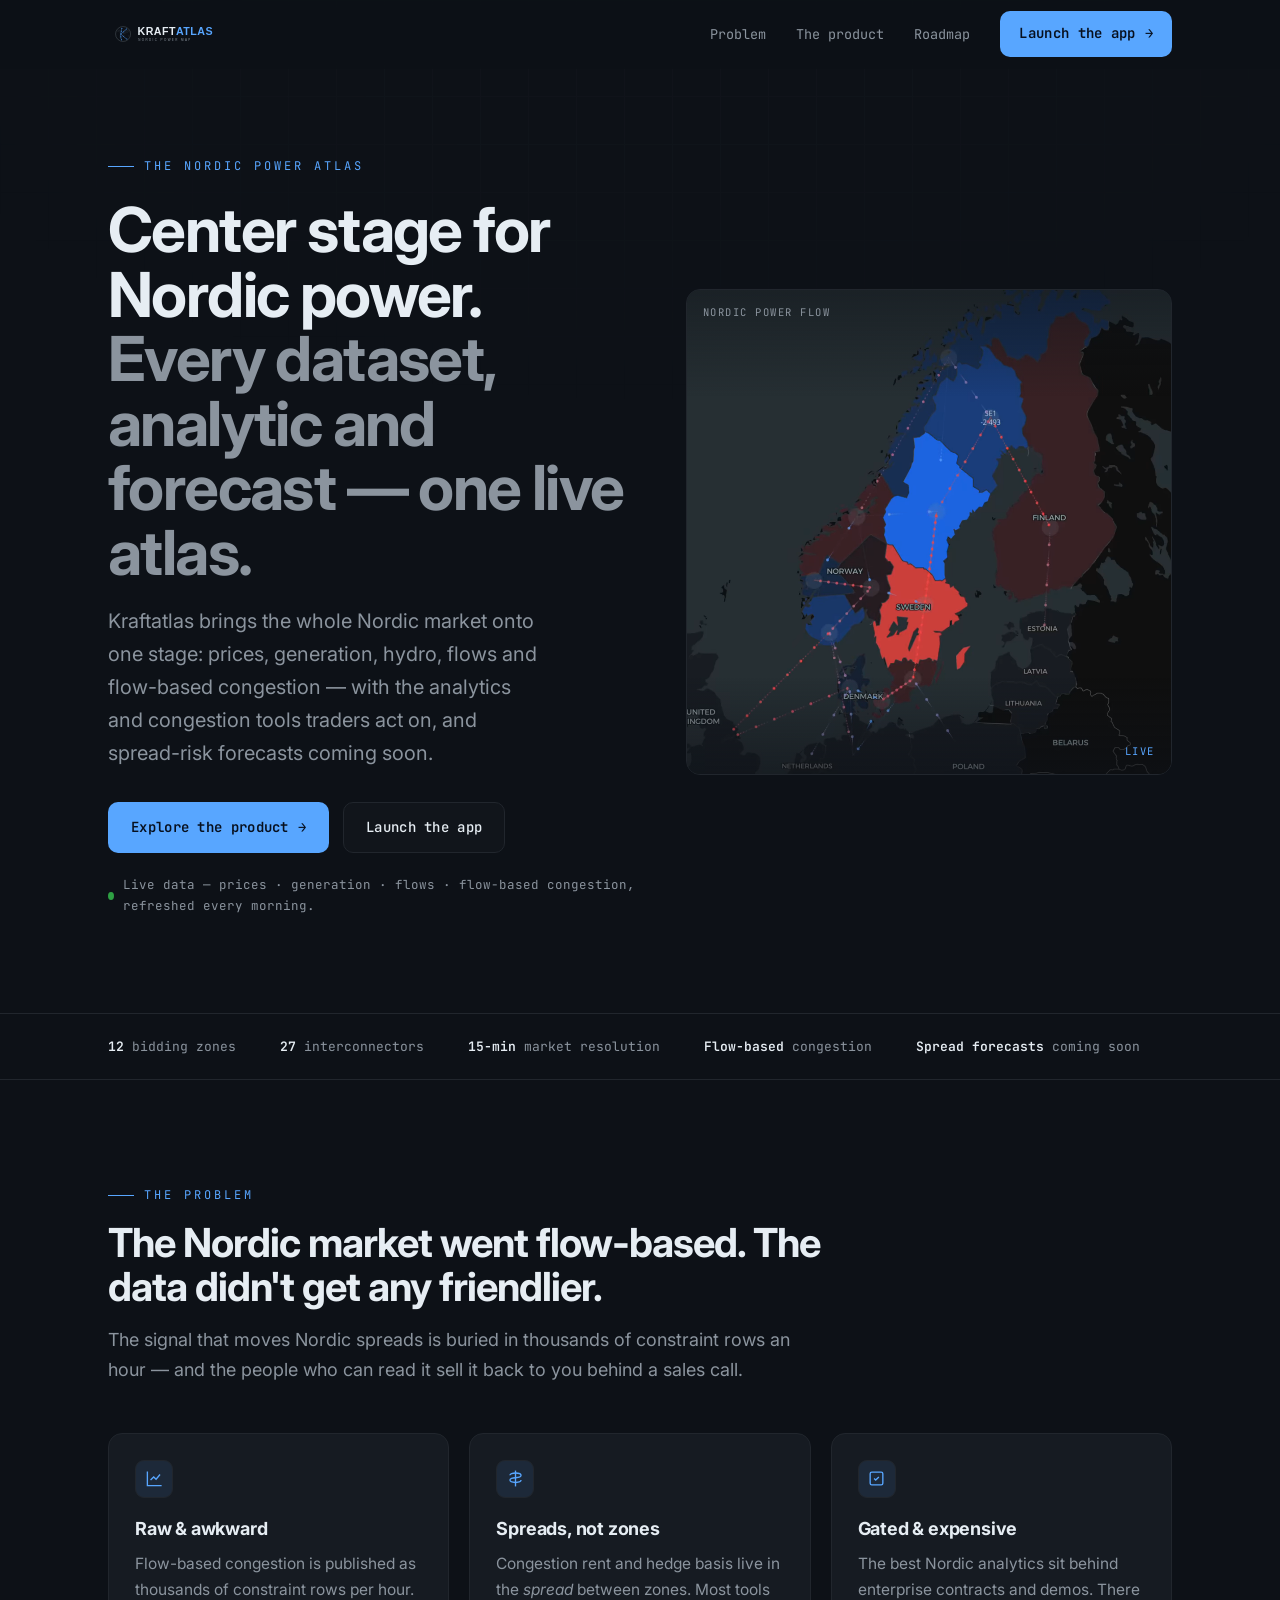
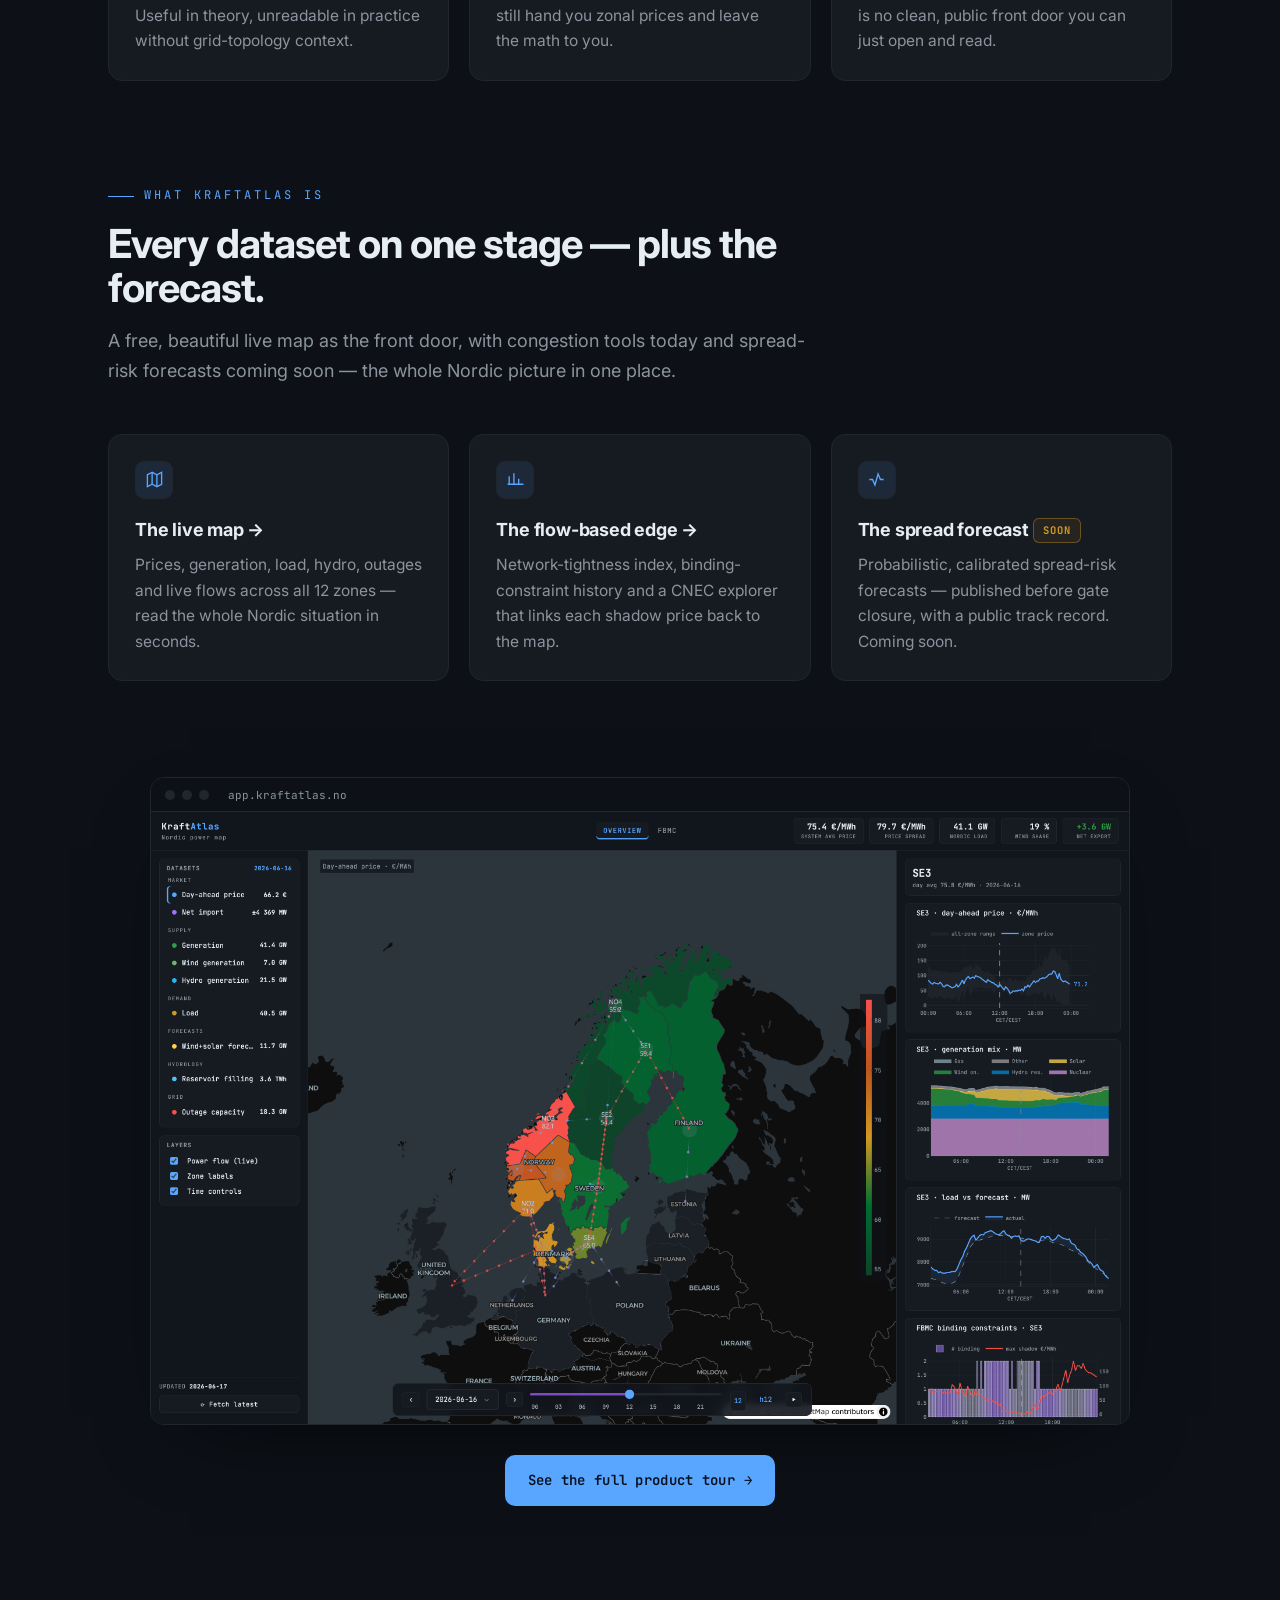
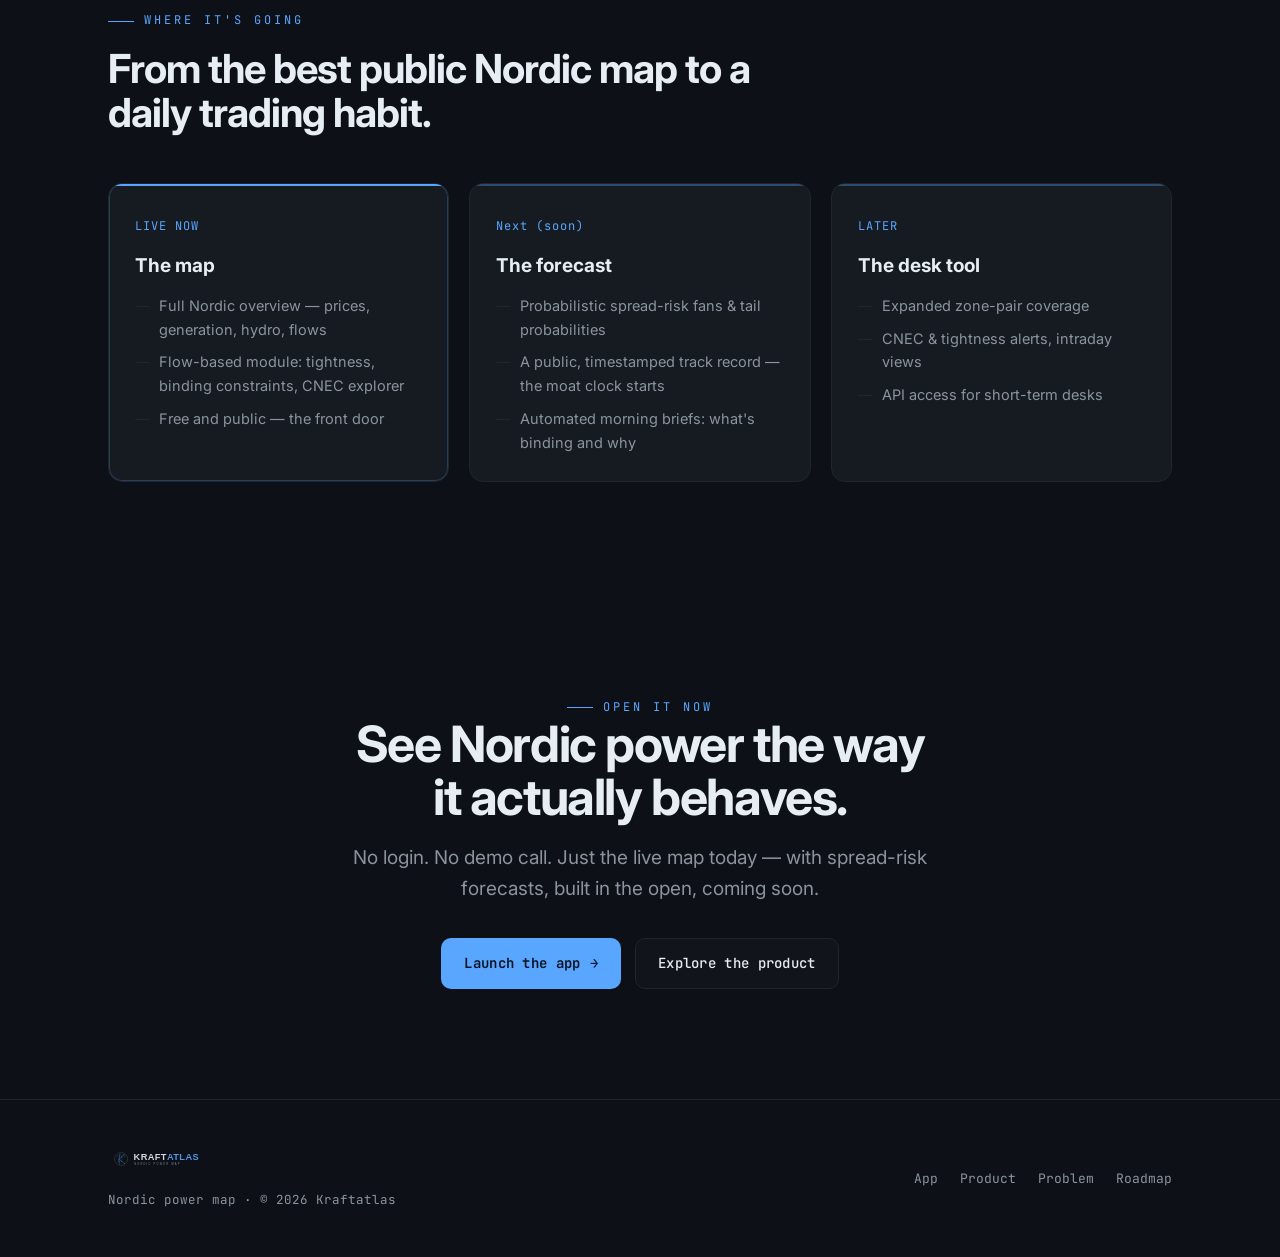
==== commit ef884606: "Roadmap: relabel forecast phase "Next (soon)" Co-Authored-By: Claude Opus 4.8 <noreply@anthropic.com" ====
--- a/index.html
+++ b/index.html
@@ -158,7 +158,7 @@
             </ul>
           </div>
           <div class="phase reveal">
-            <span class="when mono">NEXT</span>
+            <span class="when mono">Next (soon)</span>
             <h3>The forecast</h3>
             <ul>
               <li>Probabilistic spread-risk fans &amp; tail probabilities</li>
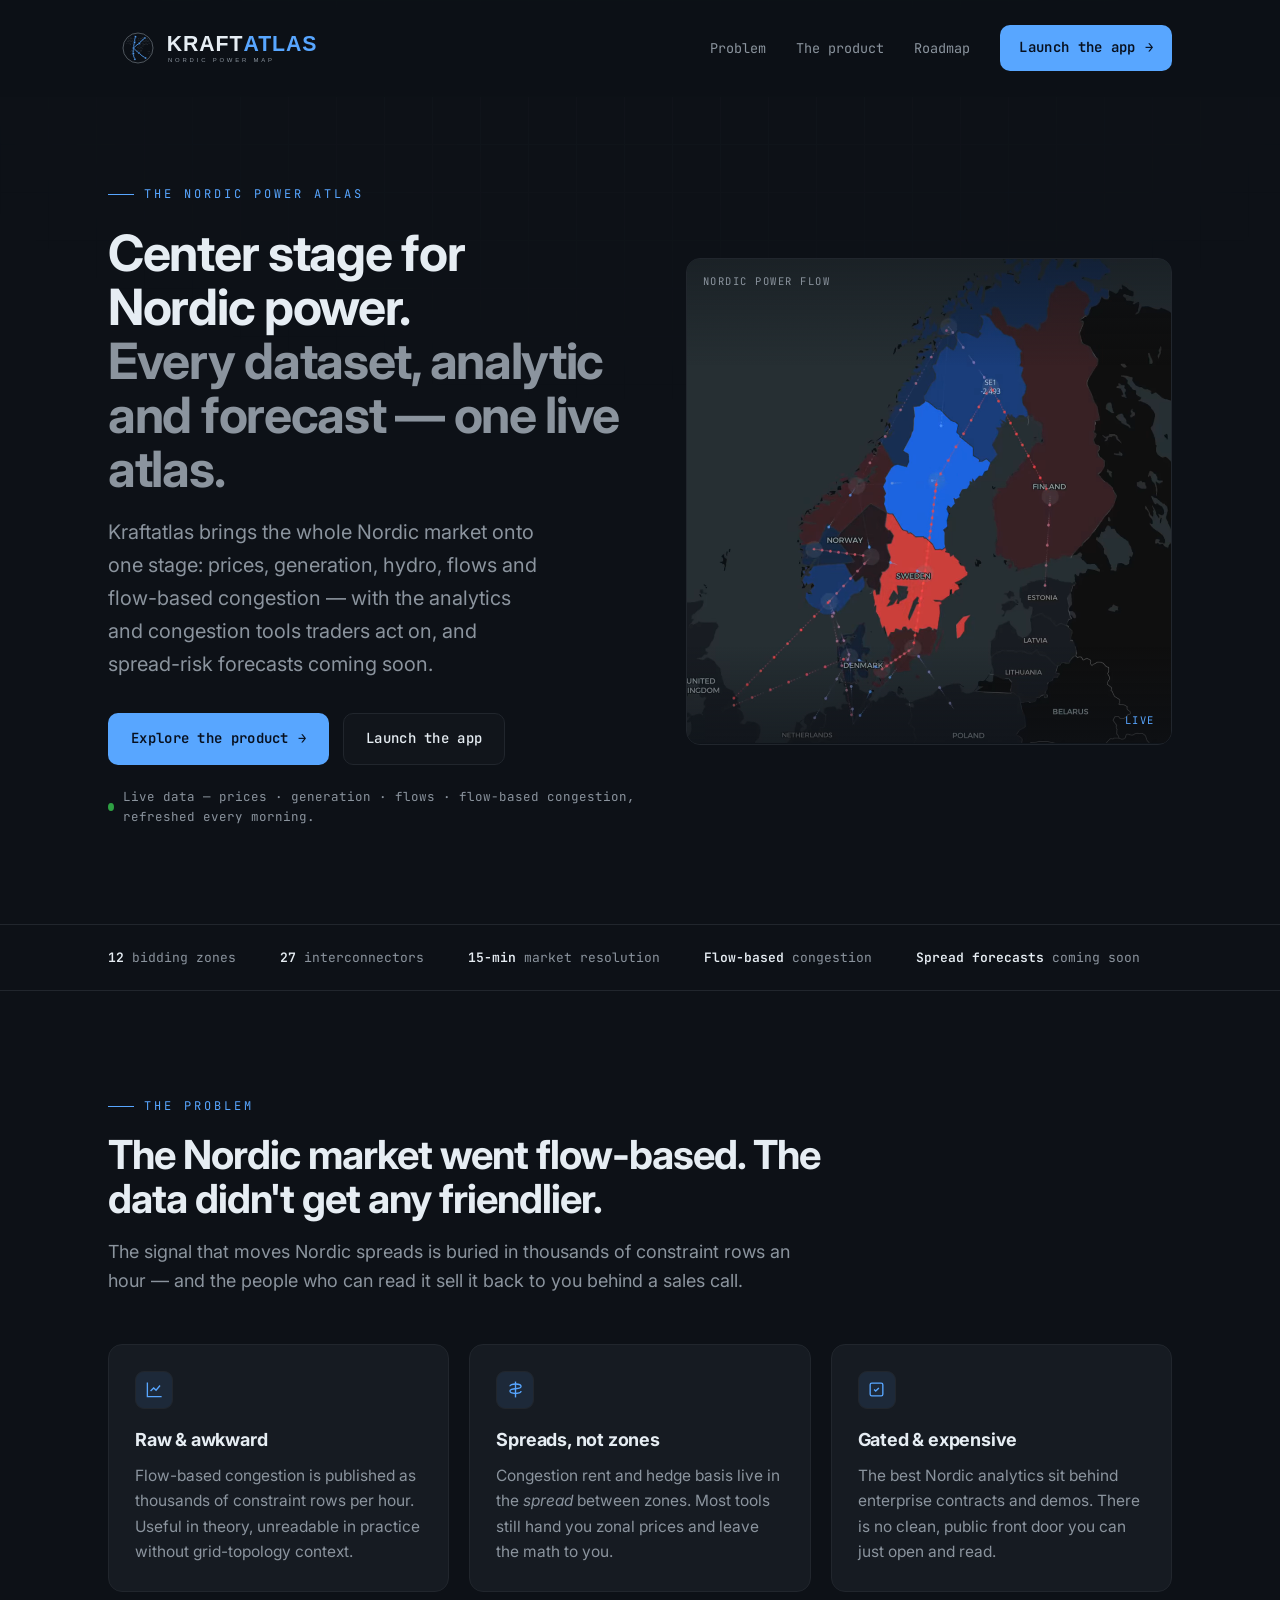
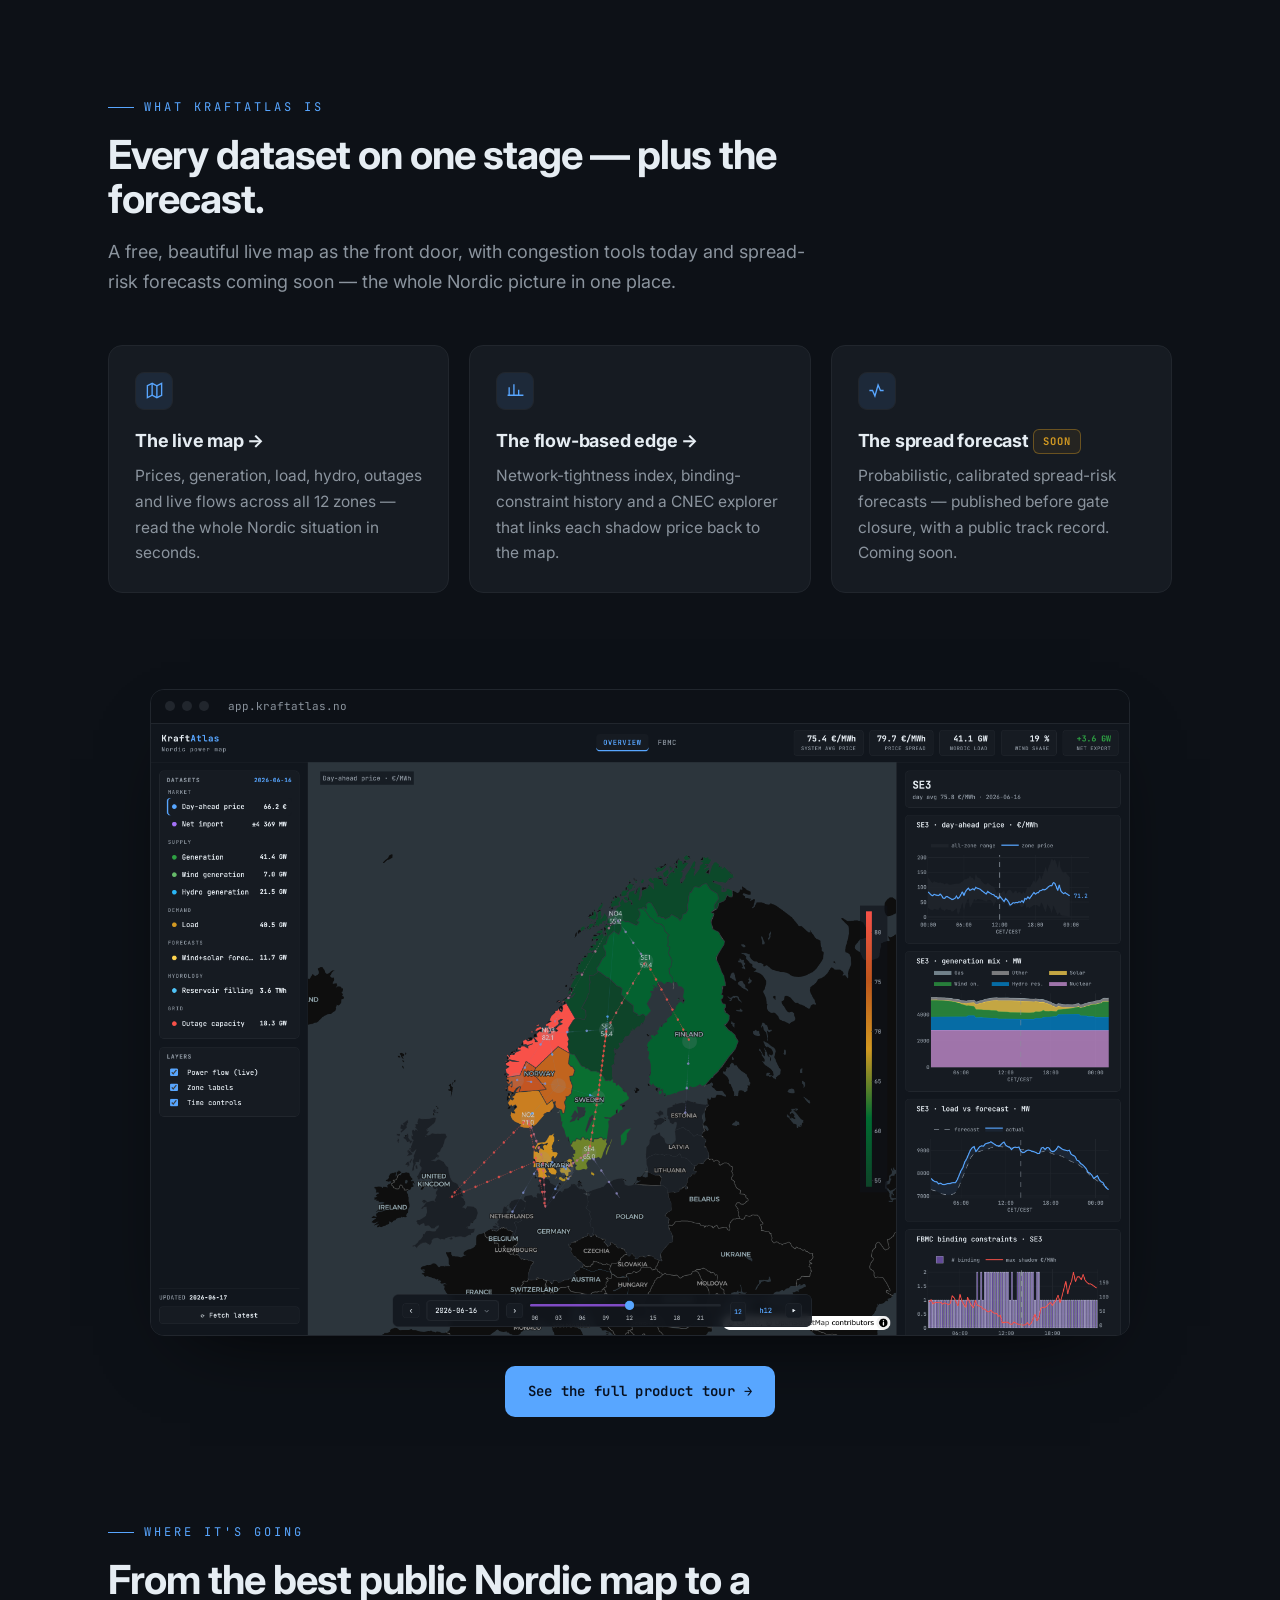
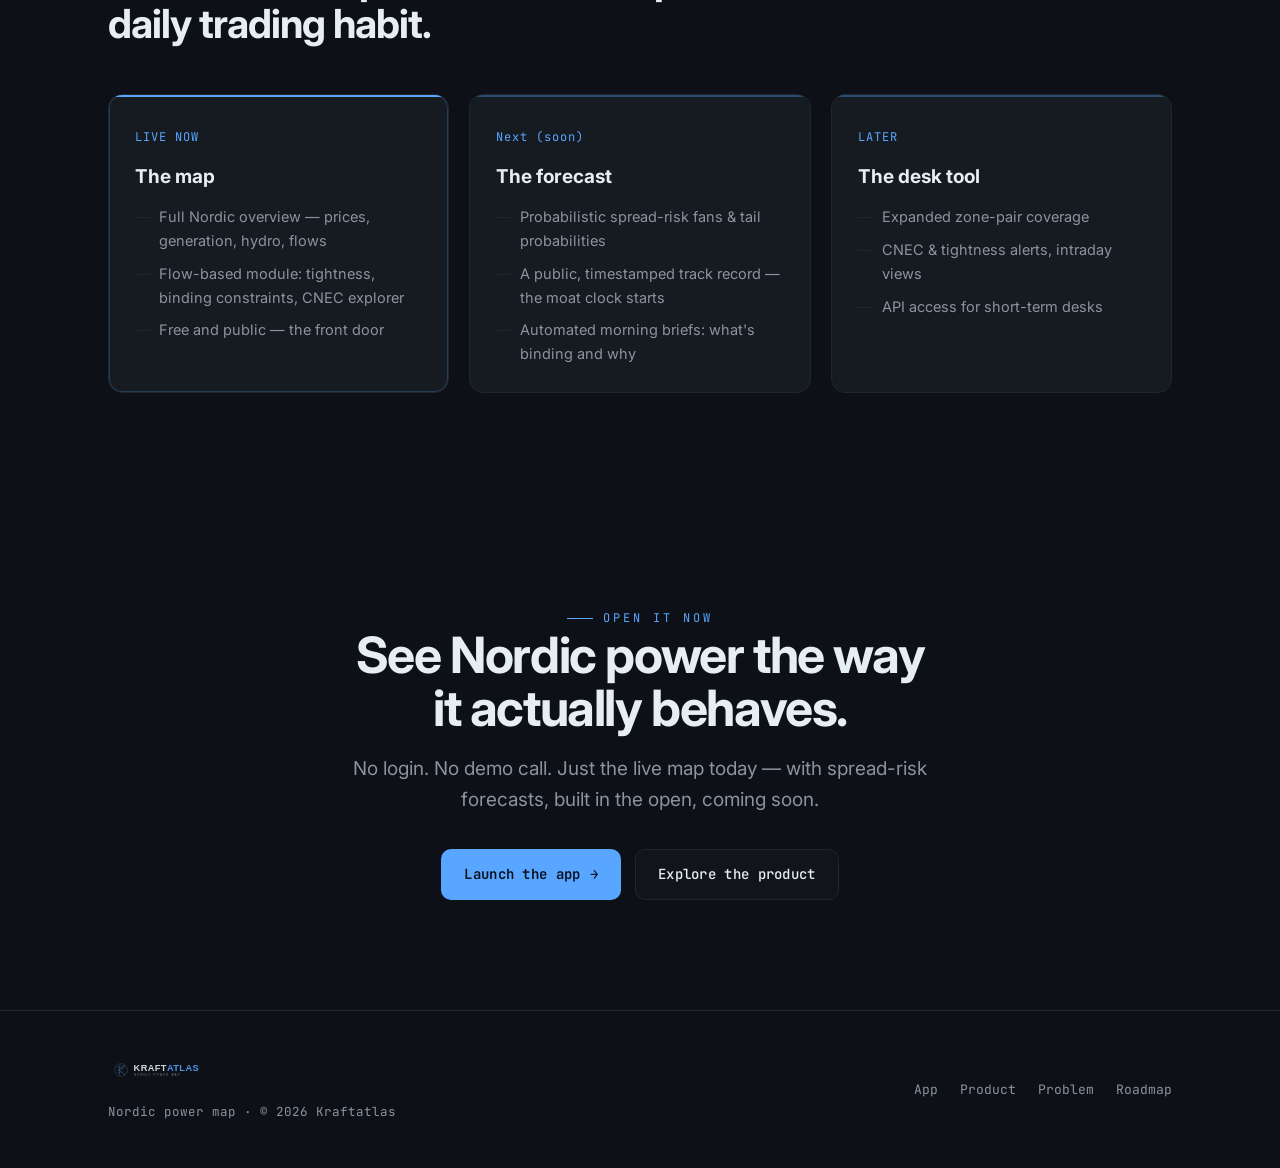
==== commit 330e8f1f: "Point app links at app.kraftatlas.no (custom domain now live) Co-Authored-By: Claude Opus 4.8 <norep" ====
--- a/index.html
+++ b/index.html
@@ -30,7 +30,7 @@
         <a class="link" href="#problem">Problem</a>
         <a class="link" href="/product/">The product</a>
         <a class="link" href="#roadmap">Roadmap</a>
-        <a class="btn btn-primary nav-cta" data-app href="https://nordic-dashboard-690238279083.europe-west1.run.app">Launch the app <span class="arrow">→</span></a>
+        <a class="btn btn-primary nav-cta" data-app href="https://app.kraftatlas.no">Launch the app <span class="arrow">→</span></a>
       </nav>
     </div>
   </header>
@@ -45,7 +45,7 @@
           <p class="lead">Kraftatlas brings the whole Nordic market onto one stage: prices, generation, hydro, flows and flow-based congestion — with the analytics and congestion tools traders act on, and spread-risk forecasts coming soon.</p>
           <div class="hero-cta">
             <a class="btn btn-primary" href="/product/">Explore the product <span class="arrow">→</span></a>
-            <a class="btn btn-ghost" data-app href="https://nordic-dashboard-690238279083.europe-west1.run.app">Launch the app</a>
+            <a class="btn btn-ghost" data-app href="https://app.kraftatlas.no">Launch the app</a>
           </div>
           <div class="hero-note"><span class="pulse-dot"></span> Live data — prices · generation · flows · flow-based congestion, refreshed every morning.</div>
         </div>
@@ -186,7 +186,7 @@
         <h2 class="reveal">See Nordic power the way<br />it actually behaves.</h2>
         <p class="reveal">No login. No demo call. Just the live map today — with spread-risk forecasts, built in the open, coming soon.</p>
         <div class="hero-cta reveal">
-          <a class="btn btn-primary" data-app href="https://nordic-dashboard-690238279083.europe-west1.run.app">Launch the app <span class="arrow">→</span></a>
+          <a class="btn btn-primary" data-app href="https://app.kraftatlas.no">Launch the app <span class="arrow">→</span></a>
           <a class="btn btn-ghost" href="/product/">Explore the product</a>
         </div>
       </div>
@@ -200,7 +200,7 @@
         <div class="meta" style="margin-top:10px;">Nordic power map · © <span id="year">2026</span> Kraftatlas</div>
       </div>
       <nav class="foot-links">
-        <a class="link" data-app href="https://nordic-dashboard-690238279083.europe-west1.run.app">App</a>
+        <a class="link" data-app href="https://app.kraftatlas.no">App</a>
         <a class="link" href="/product/">Product</a>
         <a class="link" href="#problem">Problem</a>
         <a class="link" href="#roadmap">Roadmap</a>
--- a/assets/css/style.css
+++ b/assets/css/style.css
@@ -120,8 +120,8 @@
   transition: border-color .3s ease, background .3s ease;
 }
 header.scrolled { border-bottom-color: var(--border); }
-.nav { display: flex; align-items: center; justify-content: space-between; height: 68px; }
-.nav .logo img { height: 30px; display: block; }
+.nav { display: flex; align-items: center; justify-content: space-between; height: 96px; }
+.nav .logo img { height: 60px; display: block; }
 .nav-links { display: flex; align-items: center; gap: 30px; }
 .nav-links a.link {
   font-family: var(--mono);
@@ -142,9 +142,9 @@
   align-items: center;
 }
 .hero h1 {
-  font-size: clamp(38px, 5.4vw, 62px);
-  line-height: 1.04;
-  letter-spacing: -1.6px;
+  font-size: clamp(32px, 4.4vw, 50px);
+  line-height: 1.08;
+  letter-spacing: -1.3px;
   font-weight: 700;
   margin: 22px 0 20px;
 }
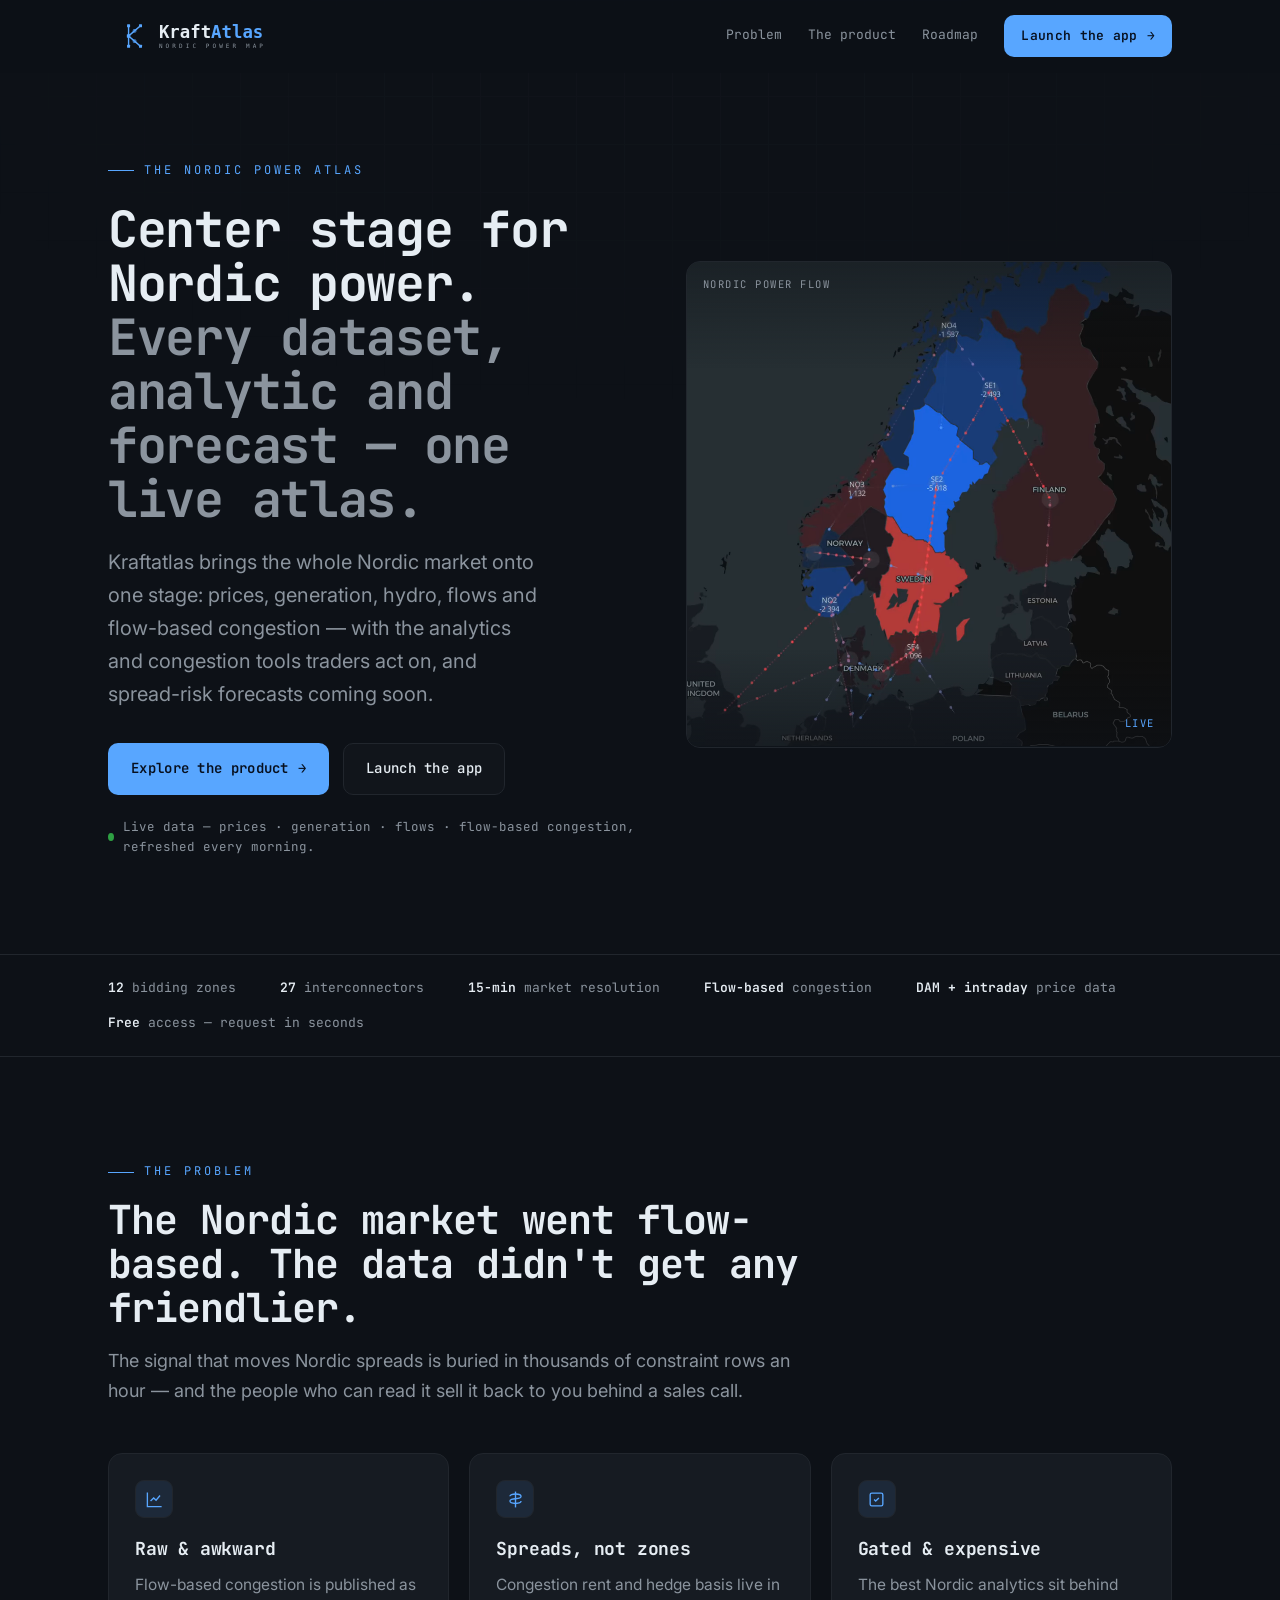
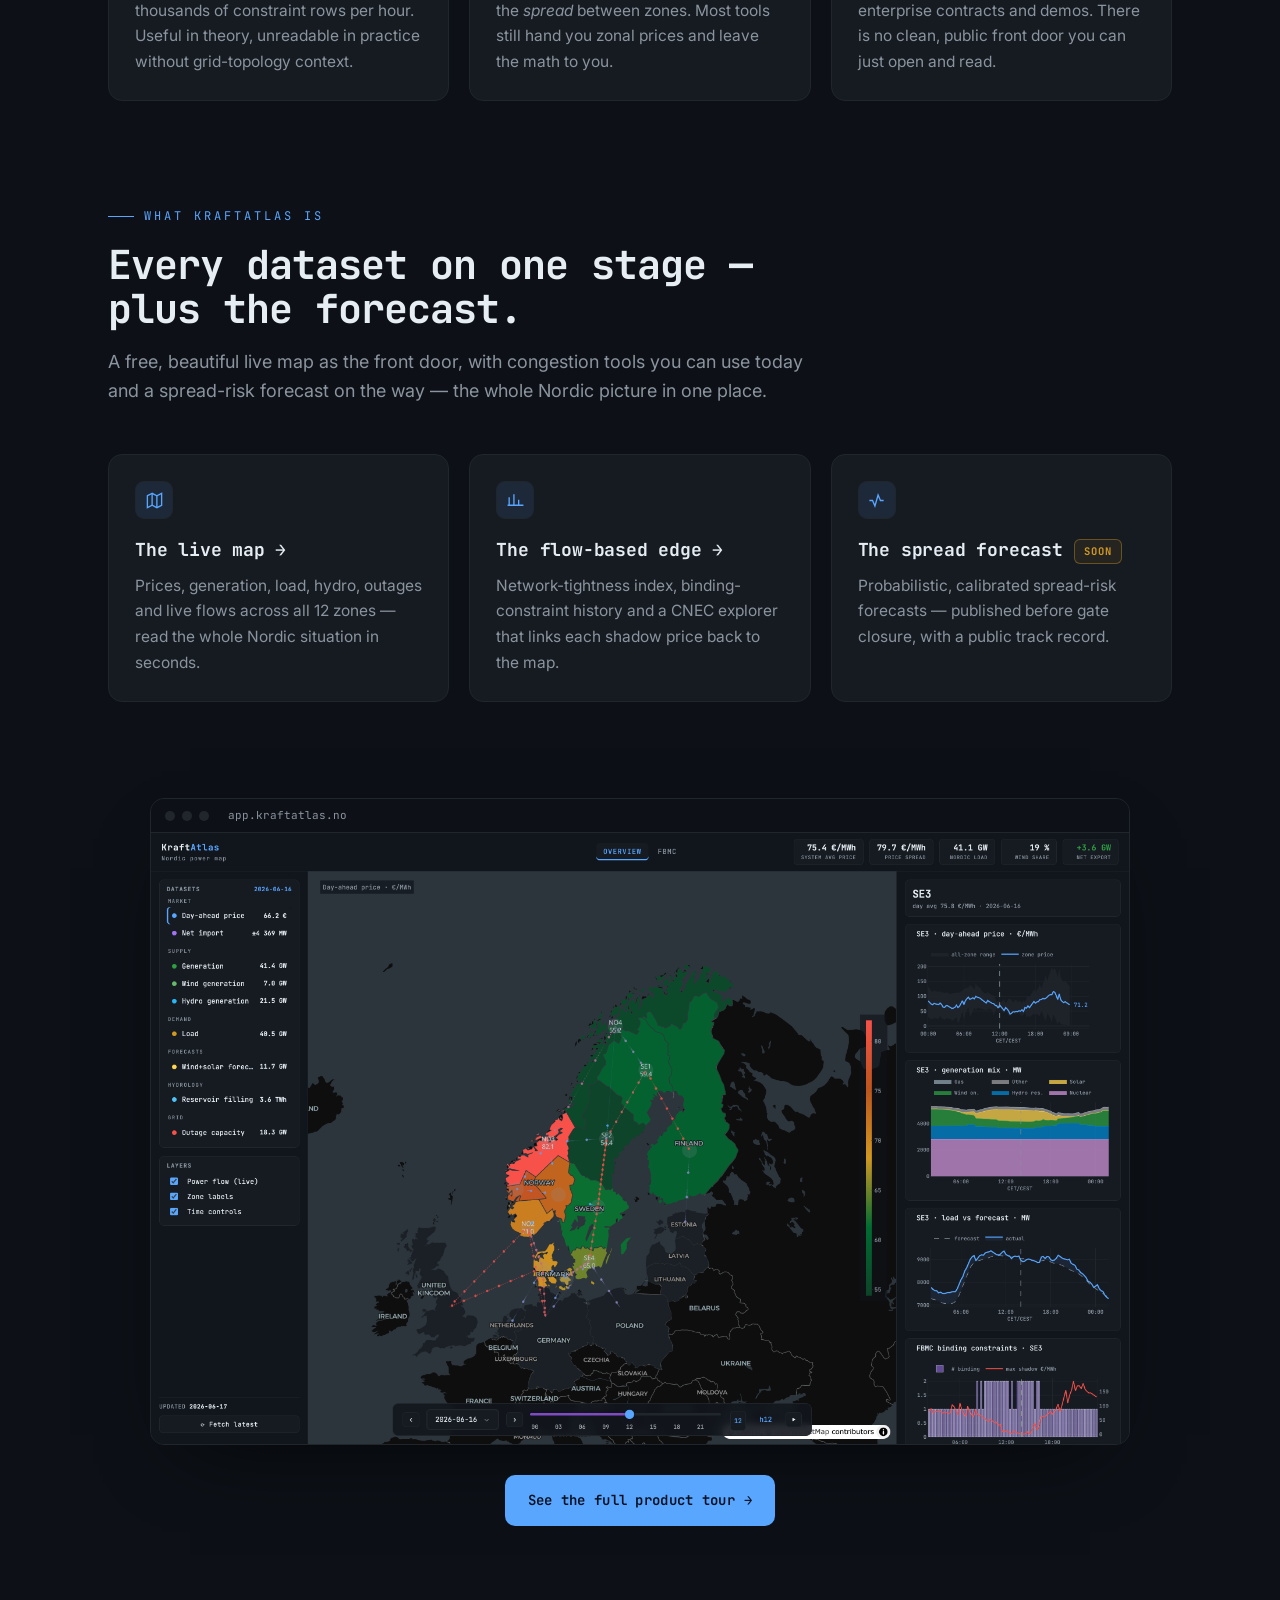
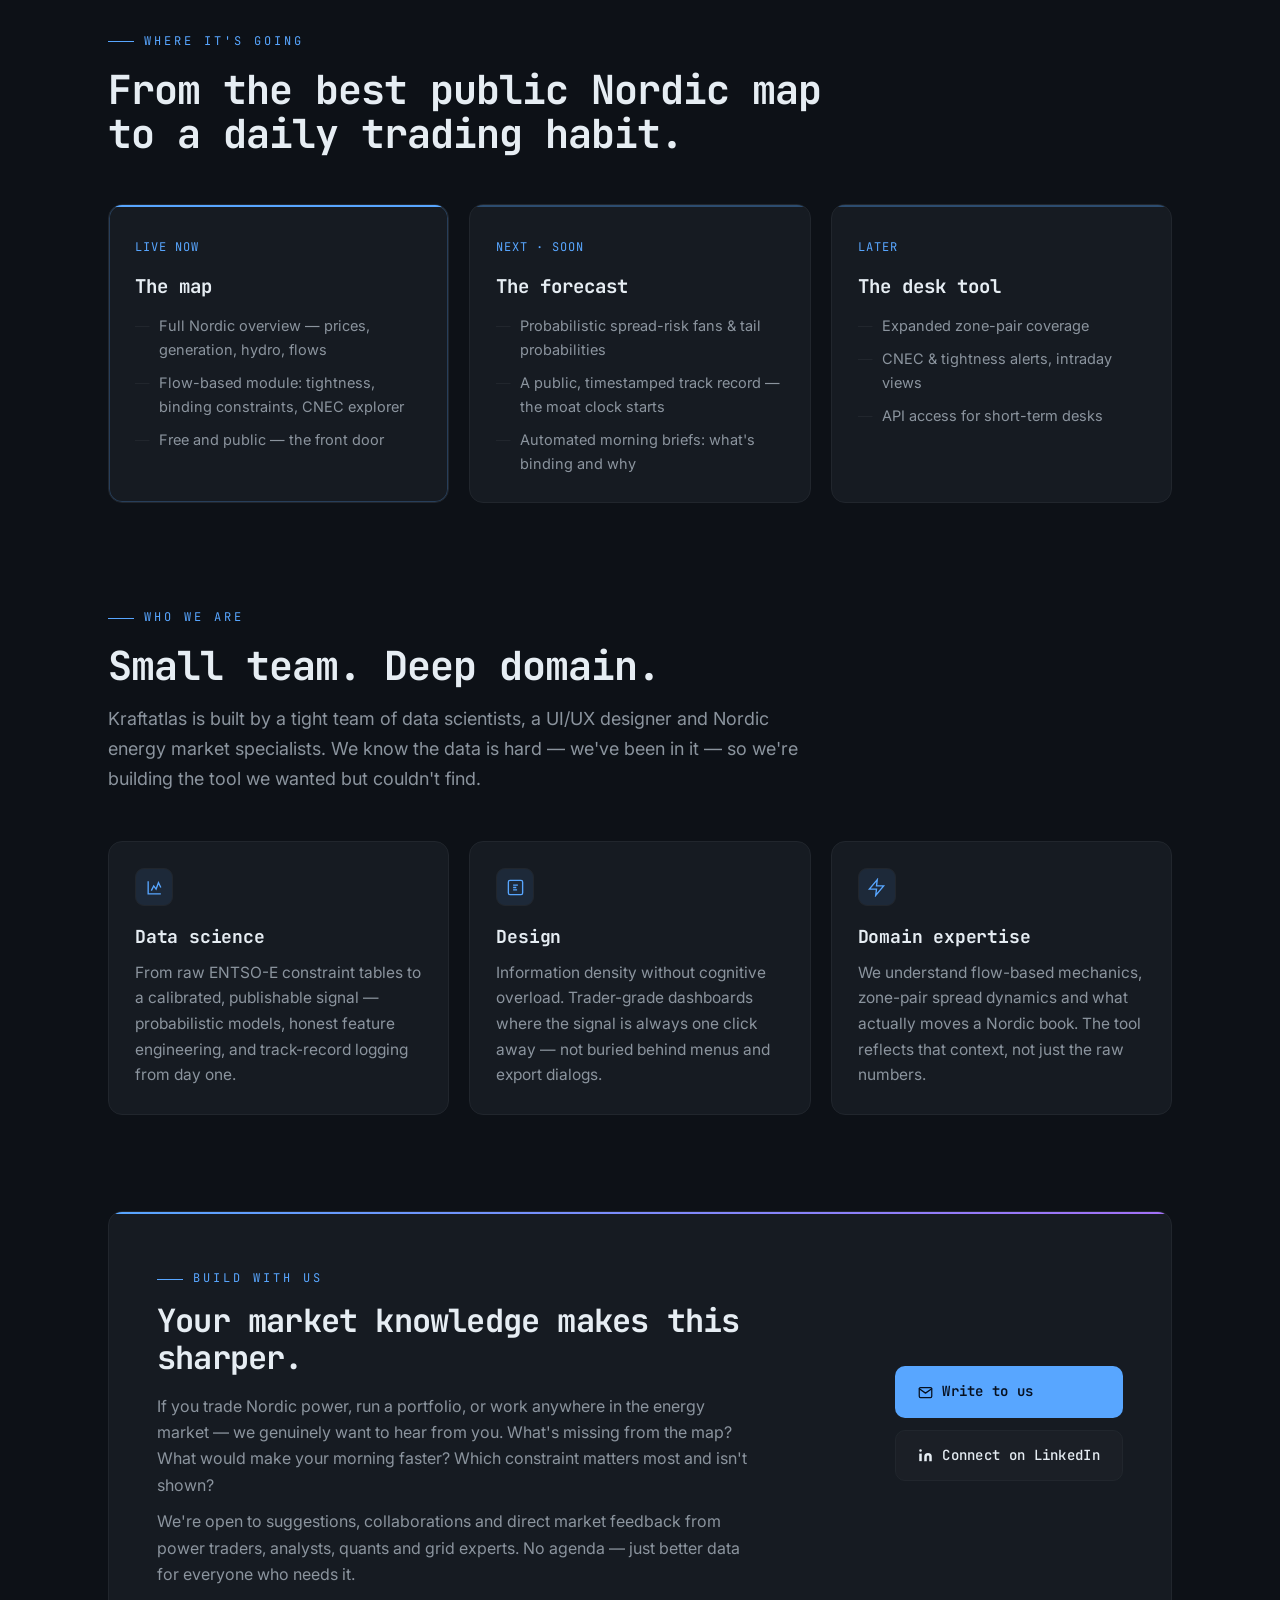
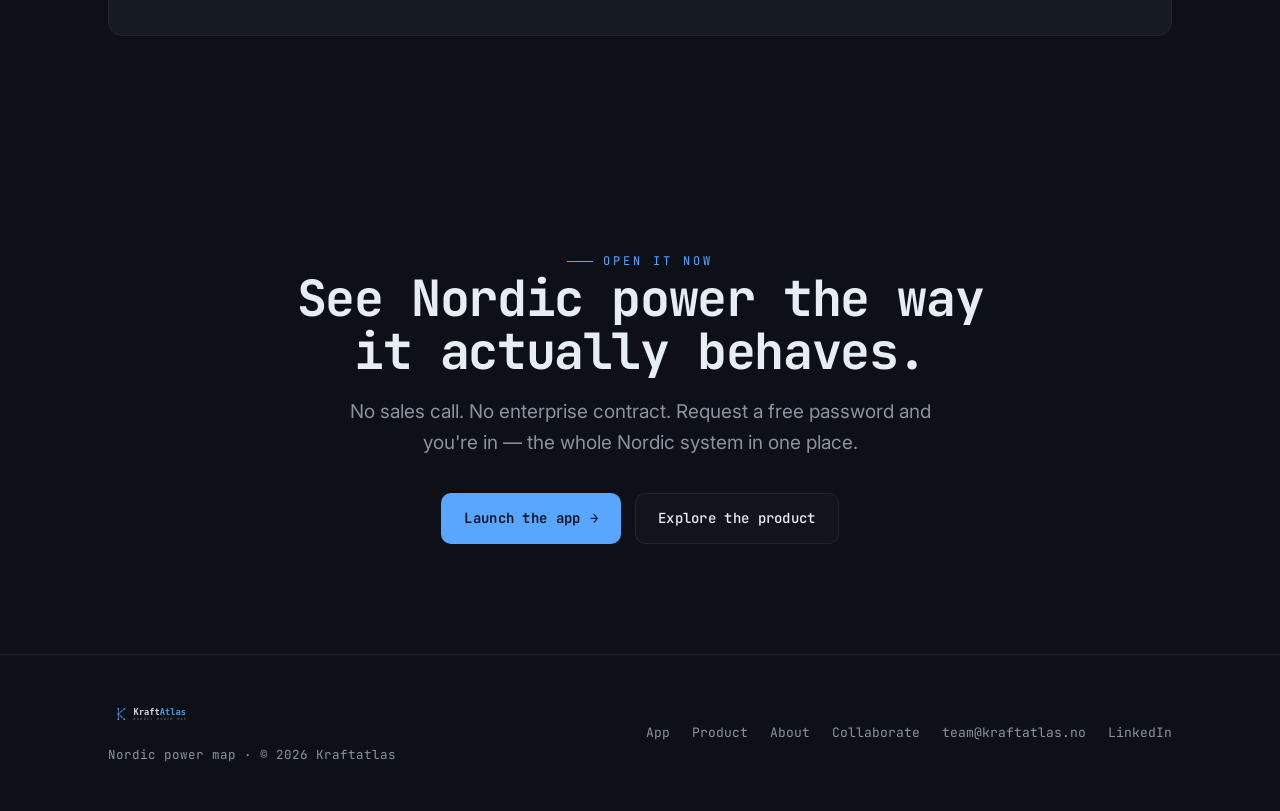
==== commit 775089cf: "brand, nav, content: circuit-K icon, unified nav, new sections Brand - Replace globe mark with circu" ====
--- a/index.html
+++ b/index.html
@@ -13,13 +13,13 @@
   <meta property="og:image" content="https://kraftatlas.no/assets/img/dashboard-overview.png" />
   <meta name="twitter:card" content="summary_large_image" />
 
-  <link rel="icon" href="/assets/brand/icon.svg" />
-  <link rel="apple-touch-icon" href="/assets/brand/icon.svg" />
+  <link rel="icon" type="image/svg+xml" href="/assets/brand/favicon.svg" />
+  <link rel="apple-touch-icon" href="/assets/brand/favicon.svg" />
   <link rel="canonical" href="https://kraftatlas.no/" />
 
   <link rel="preconnect" href="https://fonts.googleapis.com" />
   <link rel="preconnect" href="https://fonts.gstatic.com" crossorigin />
-  <link href="https://fonts.googleapis.com/css2?family=Inter:wght@400;500;600;700&family=JetBrains+Mono:wght@400;500&display=swap" rel="stylesheet" />
+  <link href="https://fonts.googleapis.com/css2?family=Inter:wght@400;500;600;700&family=JetBrains+Mono:wght@400;500;600;700&display=swap" rel="stylesheet" />
   <link rel="stylesheet" href="/assets/css/style.css" />
 </head>
 <body>
@@ -32,6 +32,10 @@
         <a class="link" href="#roadmap">Roadmap</a>
         <a class="btn btn-primary nav-cta" data-app href="https://app.kraftatlas.no">Launch the app <span class="arrow">→</span></a>
       </nav>
+      <button class="nav-hamburger" aria-label="Open menu" aria-expanded="false">
+        <svg width="16" height="16" viewBox="0 0 16 16" fill="none"><path d="M2 3.5h12M2 8h12M2 12.5h12" stroke="currentColor" stroke-width="1.5" stroke-linecap="round"/></svg>
+        Menu
+      </button>
     </div>
   </header>
 
@@ -67,7 +71,8 @@
         <span><b>27</b> interconnectors</span>
         <span><b>15-min</b> market resolution</span>
         <span><b>Flow-based</b> congestion</span>
-        <span><b>Spread forecasts</b> coming soon</span>
+        <span><b>DAM + intraday</b> price data</span>
+        <span><b>Free</b> access — request in seconds</span>
       </div>
     </div>
 
@@ -105,7 +110,7 @@
         <div class="section-head reveal">
           <span class="kicker">What Kraftatlas is</span>
           <h2>Every dataset on one stage — plus the forecast.</h2>
-          <p>A free, beautiful live map as the front door, with congestion tools today and spread-risk forecasts coming soon — the whole Nordic picture in one place.</p>
+          <p>A free, beautiful live map as the front door, with congestion tools you can use today and a spread-risk forecast on the way — the whole Nordic picture in one place.</p>
         </div>
         <div class="cols">
           <a class="card reveal" href="/product/#map">
@@ -121,7 +126,7 @@
           <a class="card reveal" href="/product/#forecast">
             <div class="ico"><svg viewBox="0 0 24 24"><path d="M3 12h4l3 7 4-14 3 7h4"/></svg></div>
             <h3>The spread forecast <span class="badge-soon">Soon</span></h3>
-            <p>Probabilistic, calibrated spread-risk forecasts — published before gate closure, with a public track record. Coming soon.</p>
+            <p>Probabilistic, calibrated spread-risk forecasts — published before gate closure, with a public track record.</p>
           </a>
         </div>
       </div>
@@ -158,7 +163,7 @@
             </ul>
           </div>
           <div class="phase reveal">
-            <span class="when mono">Next (soon)</span>
+            <span class="when mono">NEXT · SOON</span>
             <h3>The forecast</h3>
             <ul>
               <li>Probabilistic spread-risk fans &amp; tail probabilities</li>
@@ -179,12 +184,64 @@
       </div>
     </section>
 
+    <!-- ── WHO WE ARE ─────────────────────────────────────────── -->
+    <section class="block" id="about" style="padding-top:0;">
+      <div class="wrap">
+        <div class="section-head reveal">
+          <span class="kicker">Who we are</span>
+          <h2>Small team. Deep domain.</h2>
+          <p>Kraftatlas is built by a tight team of data scientists, a UI/UX designer and Nordic energy market specialists. We know the data is hard — we've been in it — so we're building the tool we wanted but couldn't find.</p>
+        </div>
+        <div class="cols">
+          <div class="card reveal">
+            <div class="ico"><svg viewBox="0 0 24 24"><path d="M4 4v16h16"/><path d="M8 16l3-6 3 4 3-8 3 6"/></svg></div>
+            <h3>Data science</h3>
+            <p>From raw ENTSO-E constraint tables to a calibrated, publishable signal — probabilistic models, honest feature engineering, and track-record logging from day one.</p>
+          </div>
+          <div class="card reveal">
+            <div class="ico"><svg viewBox="0 0 24 24"><rect x="3" y="3" width="18" height="18" rx="2"/><path d="M9 9h6M9 12h4M9 15h5"/></svg></div>
+            <h3>Design</h3>
+            <p>Information density without cognitive overload. Trader-grade dashboards where the signal is always one click away — not buried behind menus and export dialogs.</p>
+          </div>
+          <div class="card reveal">
+            <div class="ico"><svg viewBox="0 0 24 24"><path d="M13 2L3 14h9l-1 8 10-12h-9l1-8Z"/></svg></div>
+            <h3>Domain expertise</h3>
+            <p>We understand flow-based mechanics, zone-pair spread dynamics and what actually moves a Nordic book. The tool reflects that context, not just the raw numbers.</p>
+          </div>
+        </div>
+      </div>
+    </section>
+
+    <!-- ── COLLABORATE ────────────────────────────────────────── -->
+    <section class="block" id="collaborate" style="padding-top:0;">
+      <div class="wrap">
+        <div class="collab-card reveal">
+          <div class="collab-copy">
+            <span class="kicker">Build with us</span>
+            <h2>Your market knowledge makes this sharper.</h2>
+            <p>If you trade Nordic power, run a portfolio, or work anywhere in the energy market — we genuinely want to hear from you. What's missing from the map? What would make your morning faster? Which constraint matters most and isn't shown?</p>
+            <p>We're open to suggestions, collaborations and direct market feedback from power traders, analysts, quants and grid experts. No agenda — just better data for everyone who needs it.</p>
+          </div>
+          <div class="collab-actions">
+            <a href="mailto:team@kraftatlas.no" class="btn btn-primary">
+              <svg width="15" height="15" viewBox="0 0 24 24" fill="none" stroke="currentColor" stroke-width="2" stroke-linecap="round" stroke-linejoin="round"><path d="M4 4h16c1.1 0 2 .9 2 2v12c0 1.1-.9 2-2 2H4c-1.1 0-2-.9-2-2V6c0-1.1.9-2 2-2z"/><polyline points="22,6 12,13 2,6"/></svg>
+              Write to us
+            </a>
+            <a href="https://www.linkedin.com/company/kraft-atlas" class="btn btn-ghost" target="_blank" rel="noopener">
+              <svg width="15" height="15" viewBox="0 0 24 24" fill="currentColor"><path d="M16 8a6 6 0 0 1 6 6v7h-4v-7a2 2 0 0 0-2-2 2 2 0 0 0-2 2v7h-4v-7a6 6 0 0 1 6-6z"/><rect x="2" y="9" width="4" height="12"/><circle cx="4" cy="4" r="2"/></svg>
+              Connect on LinkedIn
+            </a>
+          </div>
+        </div>
+      </div>
+    </section>
+
     <!-- ── CTA BAND ─────────────────────────────────────────── -->
     <section class="cta-band">
       <div class="wrap">
         <span class="kicker reveal" style="justify-content:center;">Open it now</span>
         <h2 class="reveal">See Nordic power the way<br />it actually behaves.</h2>
-        <p class="reveal">No login. No demo call. Just the live map today — with spread-risk forecasts, built in the open, coming soon.</p>
+        <p class="reveal">No sales call. No enterprise contract. Request a free password and you're in — the whole Nordic system in one place.</p>
         <div class="hero-cta reveal">
           <a class="btn btn-primary" data-app href="https://app.kraftatlas.no">Launch the app <span class="arrow">→</span></a>
           <a class="btn btn-ghost" href="/product/">Explore the product</a>
@@ -202,8 +259,10 @@
       <nav class="foot-links">
         <a class="link" data-app href="https://app.kraftatlas.no">App</a>
         <a class="link" href="/product/">Product</a>
-        <a class="link" href="#problem">Problem</a>
-        <a class="link" href="#roadmap">Roadmap</a>
+        <a class="link" href="#about">About</a>
+        <a class="link" href="#collaborate">Collaborate</a>
+        <a class="link" href="mailto:team@kraftatlas.no">team@kraftatlas.no</a>
+        <a class="link" href="https://www.linkedin.com/company/kraft-atlas" target="_blank" rel="noopener">LinkedIn</a>
       </nav>
     </div>
   </footer>
--- a/assets/css/style.css
+++ b/assets/css/style.css
@@ -51,6 +51,9 @@
   z-index: 0;
 }
 
+/* Headings mirror the live dashboard's monospace brand voice */
+h1, h2, h3, h4 { font-family: var(--mono); font-weight: 700; }
+
 a { color: inherit; text-decoration: none; }
 
 .wrap { width: 100%; max-width: var(--maxw); margin: 0 auto; padding: 0 28px; position: relative; z-index: 1; }
@@ -114,24 +117,111 @@
   position: sticky;
   top: 0;
   z-index: 50;
-  backdrop-filter: blur(10px);
-  background: rgba(13,17,23,.72);
+  -webkit-backdrop-filter: blur(8px);
+  backdrop-filter: blur(8px);
+  background: rgba(13,17,23,.96);
   border-bottom: 1px solid transparent;
-  transition: border-color .3s ease, background .3s ease;
+  transition: border-color .3s ease;
 }
 header.scrolled { border-bottom-color: var(--border); }
-.nav { display: flex; align-items: center; justify-content: space-between; height: 96px; }
-.nav .logo img { height: 60px; display: block; }
-.nav-links { display: flex; align-items: center; gap: 30px; }
+.nav { display: flex; align-items: center; justify-content: space-between; height: 72px; gap: 18px; }
+.nav .logo img { height: 52px; display: block; }
+.nav-links { display: flex; align-items: center; gap: 26px; }
 .nav-links a.link {
   font-family: var(--mono);
-  font-size: 13.5px;
+  font-size: 13px;
   color: var(--dim);
   transition: color .2s ease;
+  position: relative;
+  padding-bottom: 3px;
 }
 .nav-links a.link:hover { color: var(--text); }
-.nav-cta { padding: 10px 18px; }
-@media (max-width: 760px) { .nav-links a.link { display: none; } }
+/* active indicator — underline in accent */
+.nav-links a.link.active { color: var(--text); }
+.nav-links a.link.active::after {
+  content: '';
+  position: absolute;
+  bottom: -2px; left: 0; right: 0;
+  height: 1px;
+  background: var(--accent);
+  border-radius: 1px;
+}
+.nav-cta { padding: 9px 16px; font-size: 13px; }
+
+/* ── Mobile hamburger ─────────────────────────────────────── */
+.nav-hamburger {
+  display: none;
+  background: none;
+  border: 1px solid var(--border);
+  border-radius: 8px;
+  padding: 7px 10px;
+  cursor: pointer;
+  color: var(--dim);
+  align-items: center;
+  gap: 6px;
+  font-family: var(--mono);
+  font-size: 12px;
+  flex-shrink: 0;
+  transition: border-color .2s, color .2s;
+}
+.nav-hamburger:hover { border-color: var(--accent); color: var(--text); }
+@media (max-width: 760px) {
+  .nav-hamburger { display: flex; }
+  .nav-links a.link { display: none; }
+  .nav-links.open {
+    position: absolute;
+    top: 72px; left: 0; right: 0;
+    flex-direction: column;
+    align-items: flex-start;
+    gap: 0;
+    background: rgba(13,17,23,.97);
+    backdrop-filter: blur(12px);
+    border-bottom: 1px solid var(--border);
+    padding: 12px 28px 18px;
+    z-index: 49;
+  }
+  .nav-links.open a.link {
+    display: block;
+    padding: 11px 0;
+    font-size: 15px;
+    border-bottom: 1px solid var(--border);
+    width: 100%;
+  }
+  .nav-links.open a.link:last-of-type { border-bottom: none; }
+  .nav-links.open .nav-cta { margin-top: 14px; width: 100%; justify-content: center; }
+}
+
+/* ── Product sub-nav (sticky section tabs) ────────────────── */
+.subnav {
+  position: sticky;
+  top: 72px;
+  z-index: 40;
+  background: rgba(13,17,23,.88);
+  backdrop-filter: blur(8px);
+  border-bottom: 1px solid var(--border);
+}
+.subnav .wrap {
+  display: flex;
+  gap: 0;
+  height: 42px;
+  align-items: stretch;
+  padding-top: 0;
+  padding-bottom: 0;
+}
+.subnav a {
+  font-family: var(--mono);
+  font-size: 12px;
+  letter-spacing: 0.3px;
+  color: var(--dim);
+  padding: 0 18px;
+  display: flex;
+  align-items: center;
+  border-bottom: 2px solid transparent;
+  transition: color .15s ease, border-color .15s ease;
+  white-space: nowrap;
+}
+.subnav a:hover { color: var(--text); }
+.subnav a.active { color: var(--accent); border-bottom-color: var(--accent); }
 
 /* ── Hero ─────────────────────────────────────────────────── */
 .hero { position: relative; padding: 78px 0 40px; }
@@ -347,6 +437,40 @@
 .phase.now::before { opacity: 1; }
 .phase.now { box-shadow: inset 0 0 0 1px rgba(88,166,255,.25); }
 
+/* ── Collaborate card ─────────────────────────────────────── */
+.collab-card {
+  border: 1px solid var(--border);
+  border-radius: var(--r);
+  background: var(--card);
+  padding: 48px;
+  display: grid;
+  grid-template-columns: 1fr auto;
+  gap: 48px;
+  align-items: center;
+  position: relative;
+  overflow: hidden;
+}
+.collab-card::before {
+  content: '';
+  position: absolute;
+  top: 0; left: 0; right: 0;
+  height: 2px;
+  background: linear-gradient(90deg, var(--accent), var(--purple));
+}
+.collab-copy h2 {
+  font-size: clamp(22px, 2.8vw, 32px);
+  letter-spacing: -0.8px;
+  line-height: 1.15;
+  margin: 14px 0 16px;
+}
+.collab-copy p { color: var(--dim); font-size: 16px; max-width: 60ch; }
+.collab-copy p + p { margin-top: 10px; }
+.collab-actions { display: flex; flex-direction: column; gap: 12px; min-width: 195px; }
+@media (max-width: 820px) {
+  .collab-card { grid-template-columns: 1fr; padding: 32px; gap: 28px; }
+  .collab-actions { flex-direction: row; flex-wrap: wrap; }
+}
+
 /* ── CTA band ─────────────────────────────────────────────── */
 .cta-band { text-align: center; padding: 110px 0; position: relative; }
 .cta-band h2 { font-size: clamp(30px, 4.5vw, 50px); letter-spacing: -1.4px; line-height: 1.06; margin-bottom: 18px; }
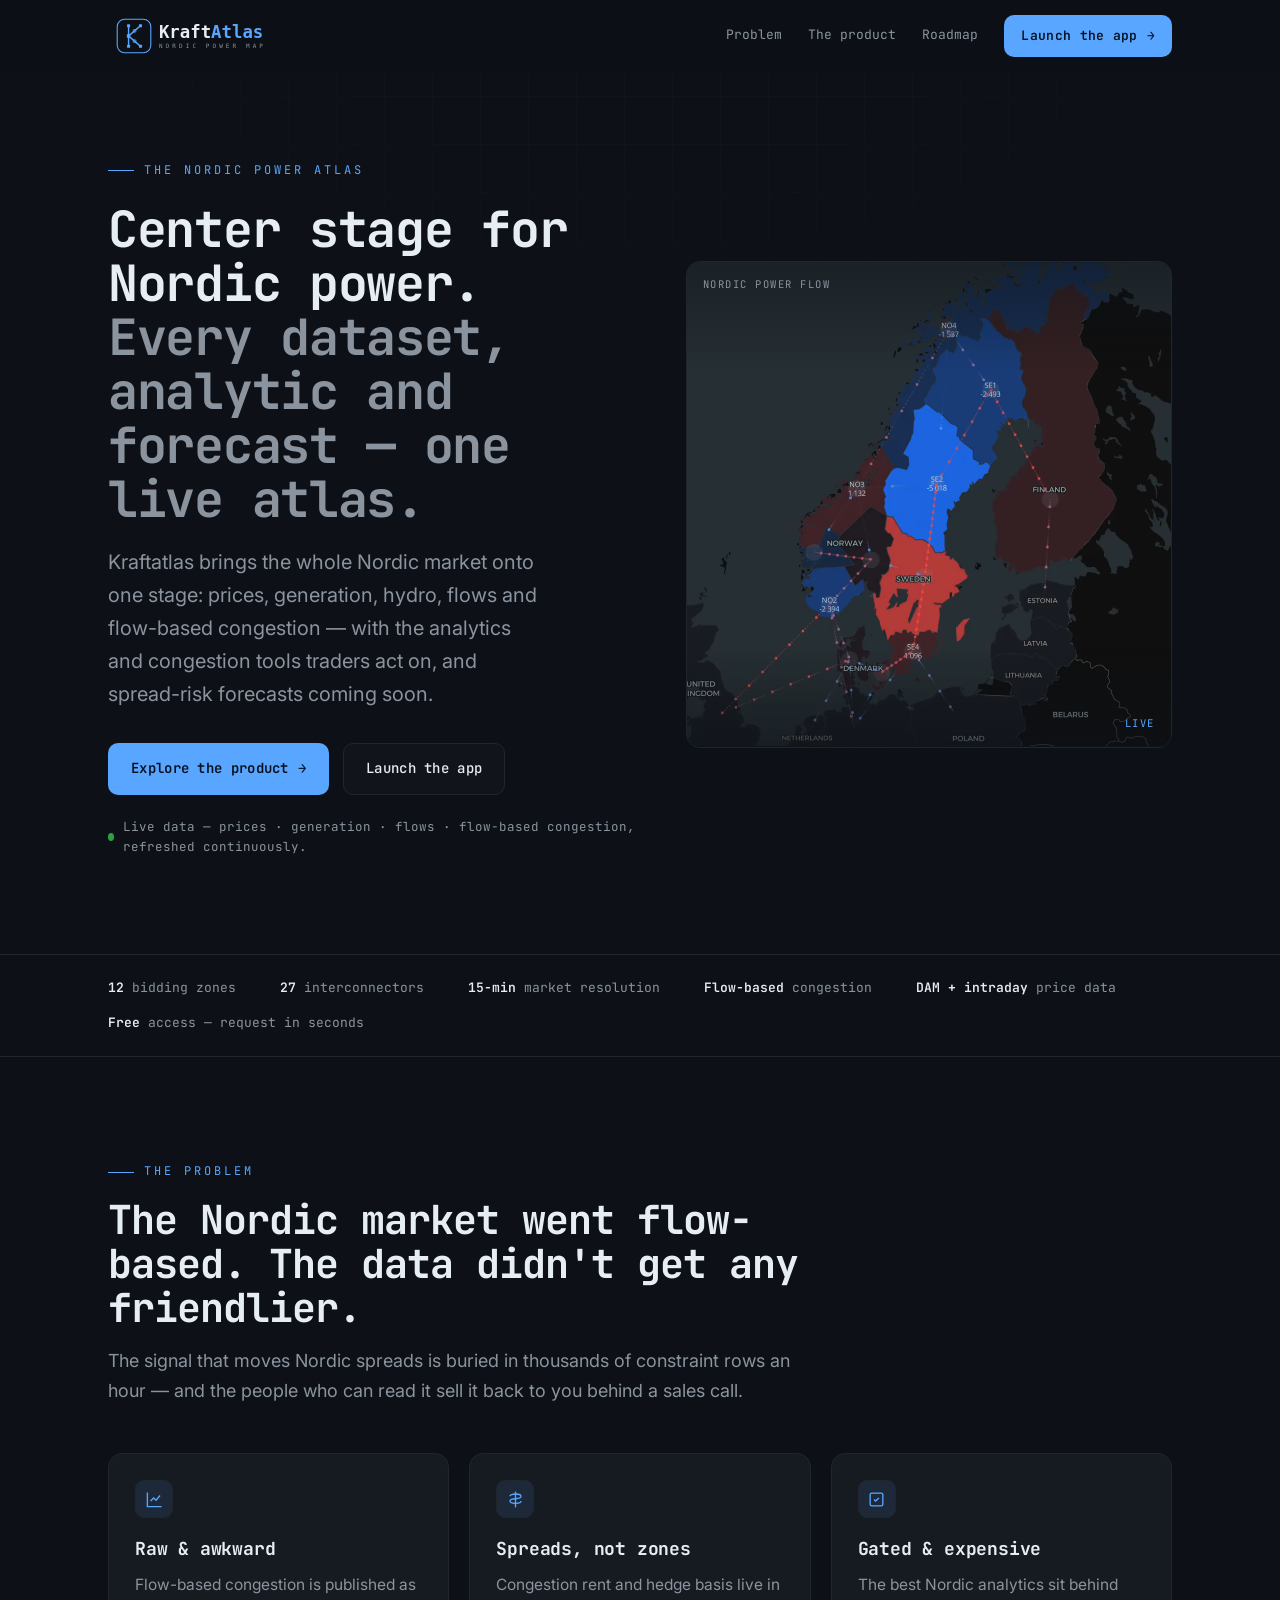
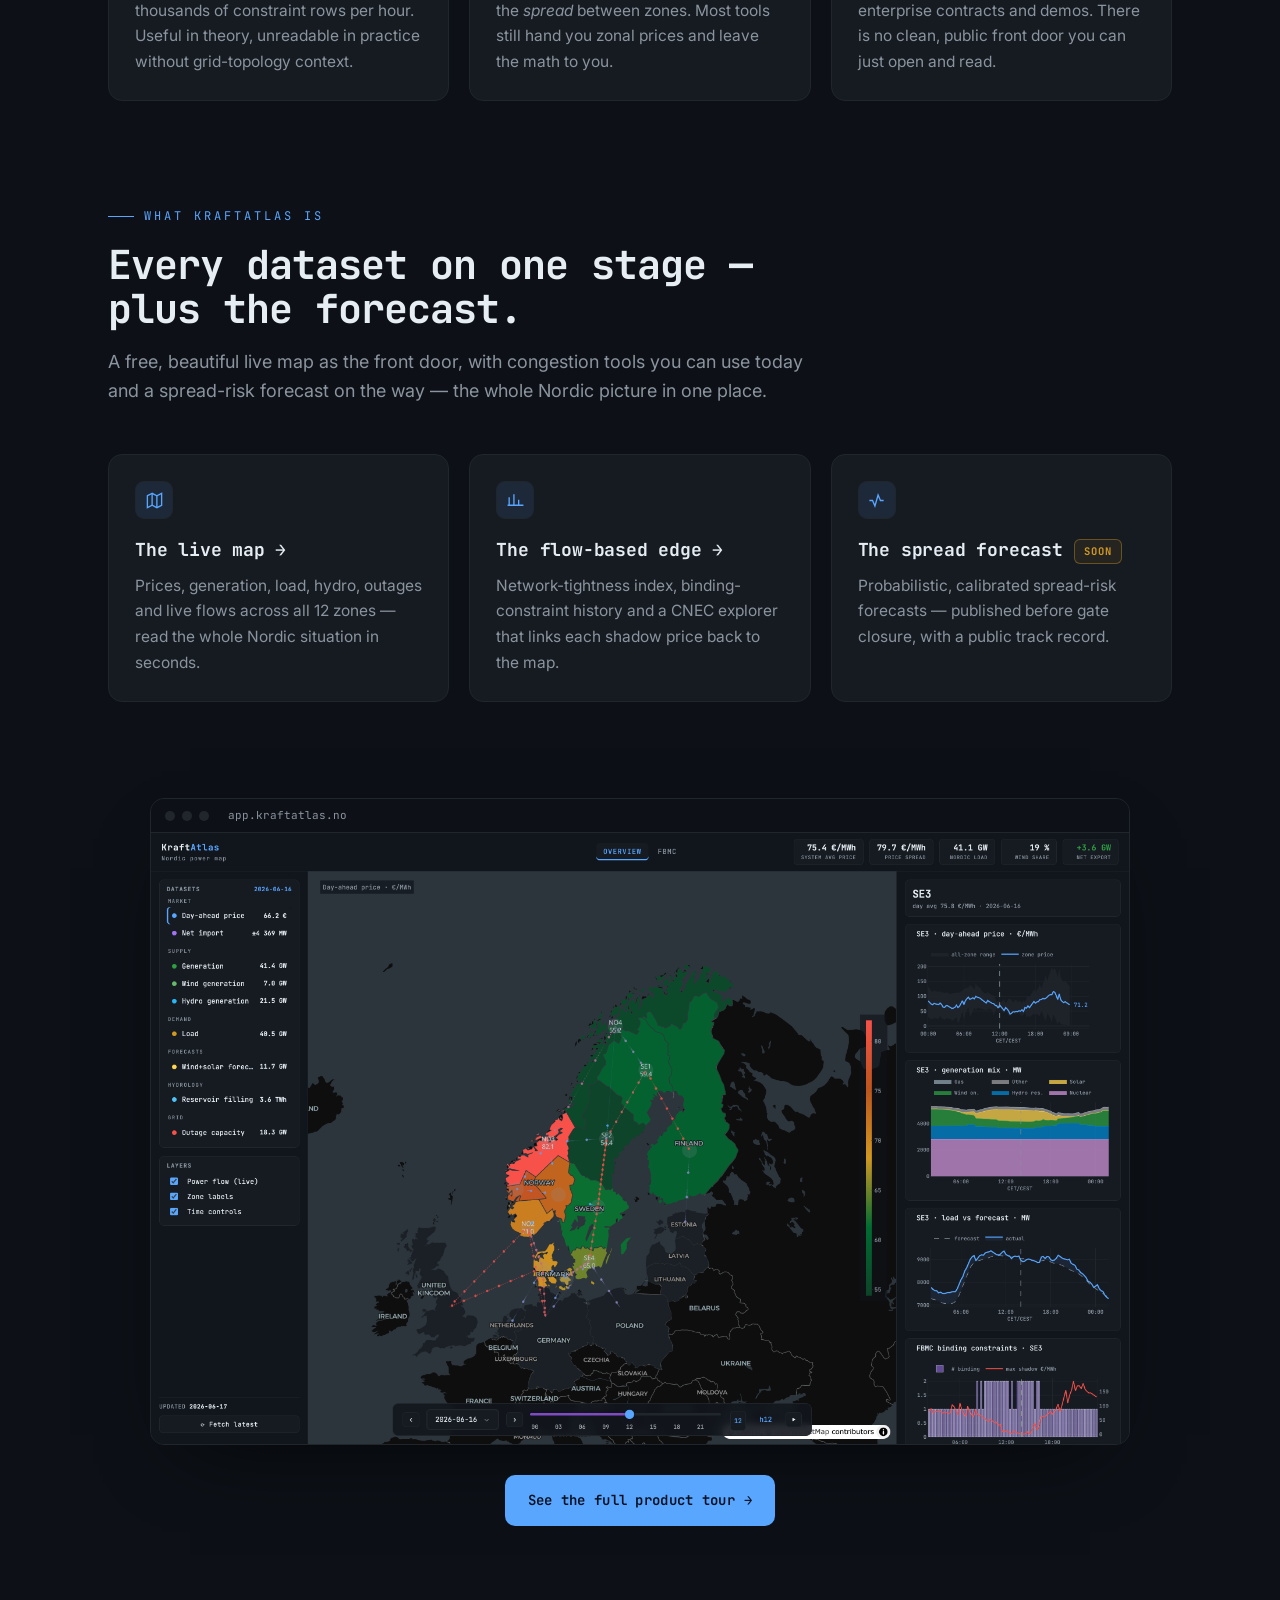
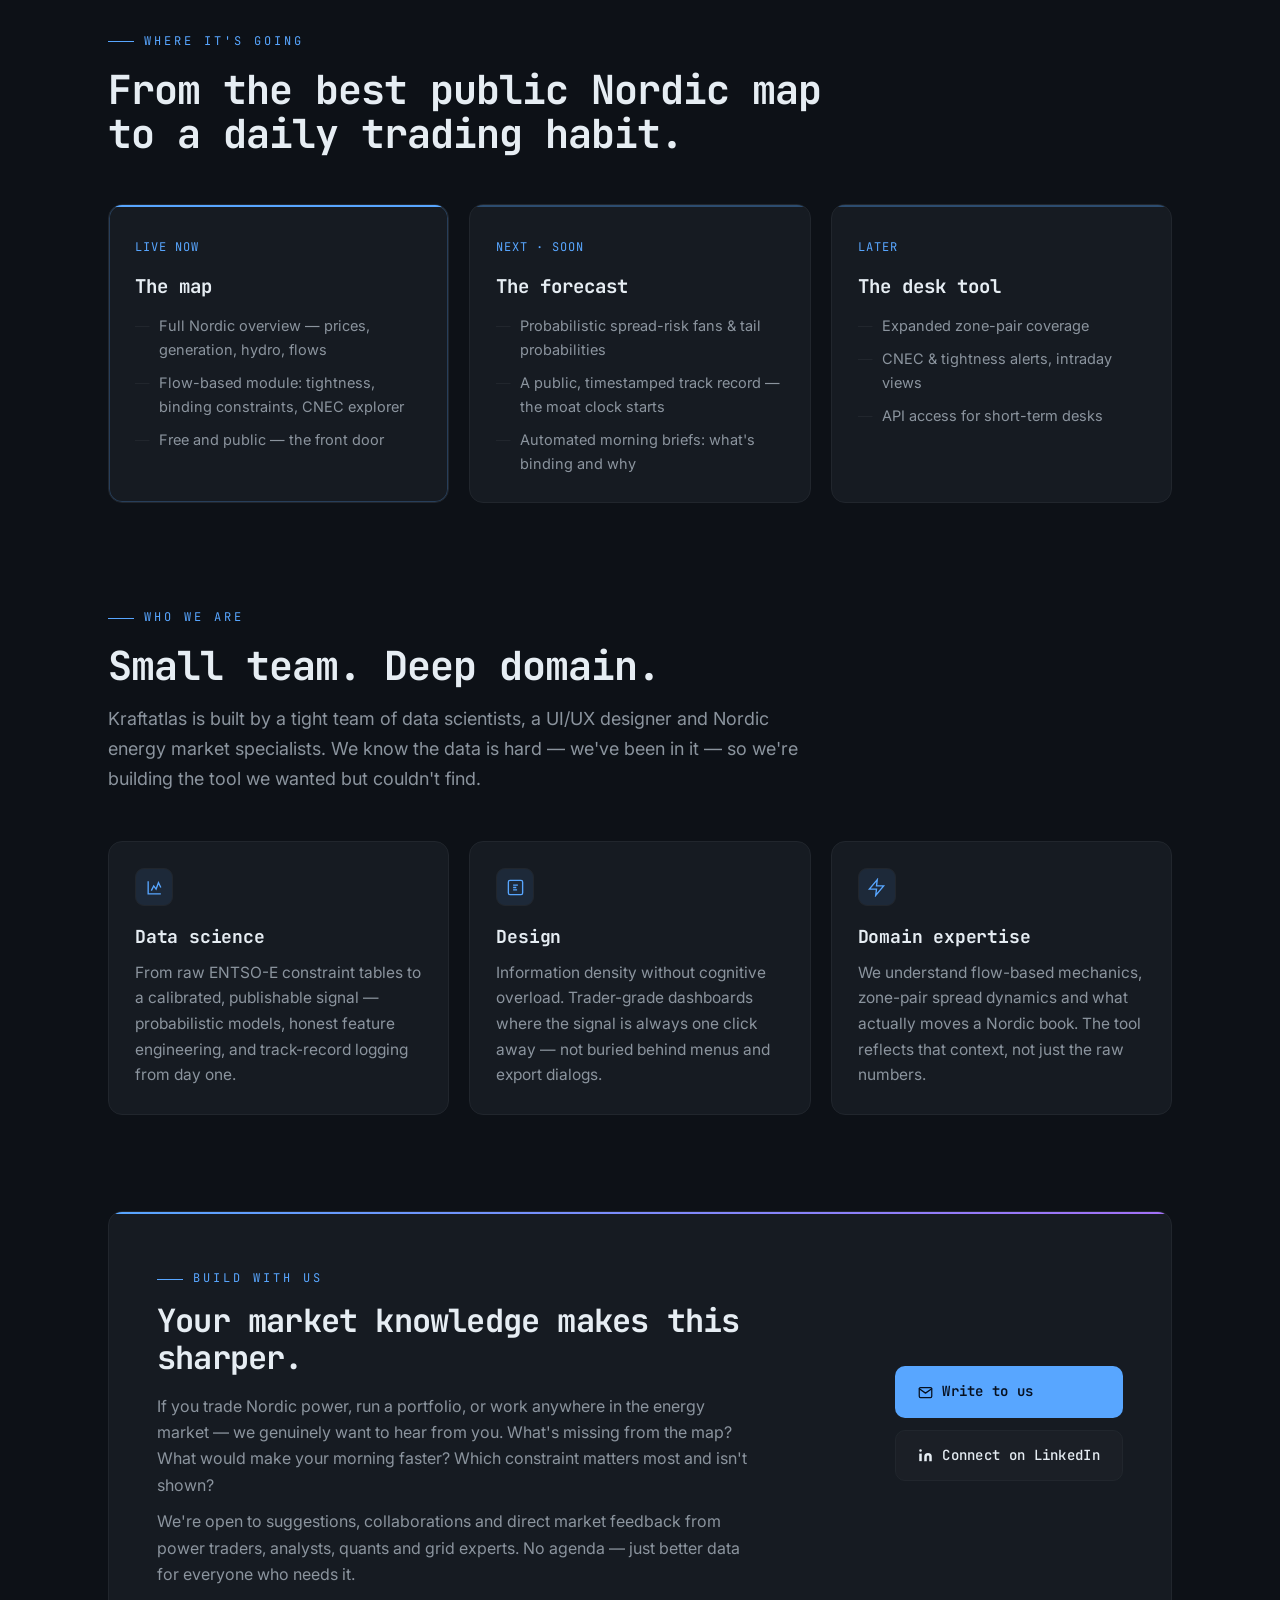
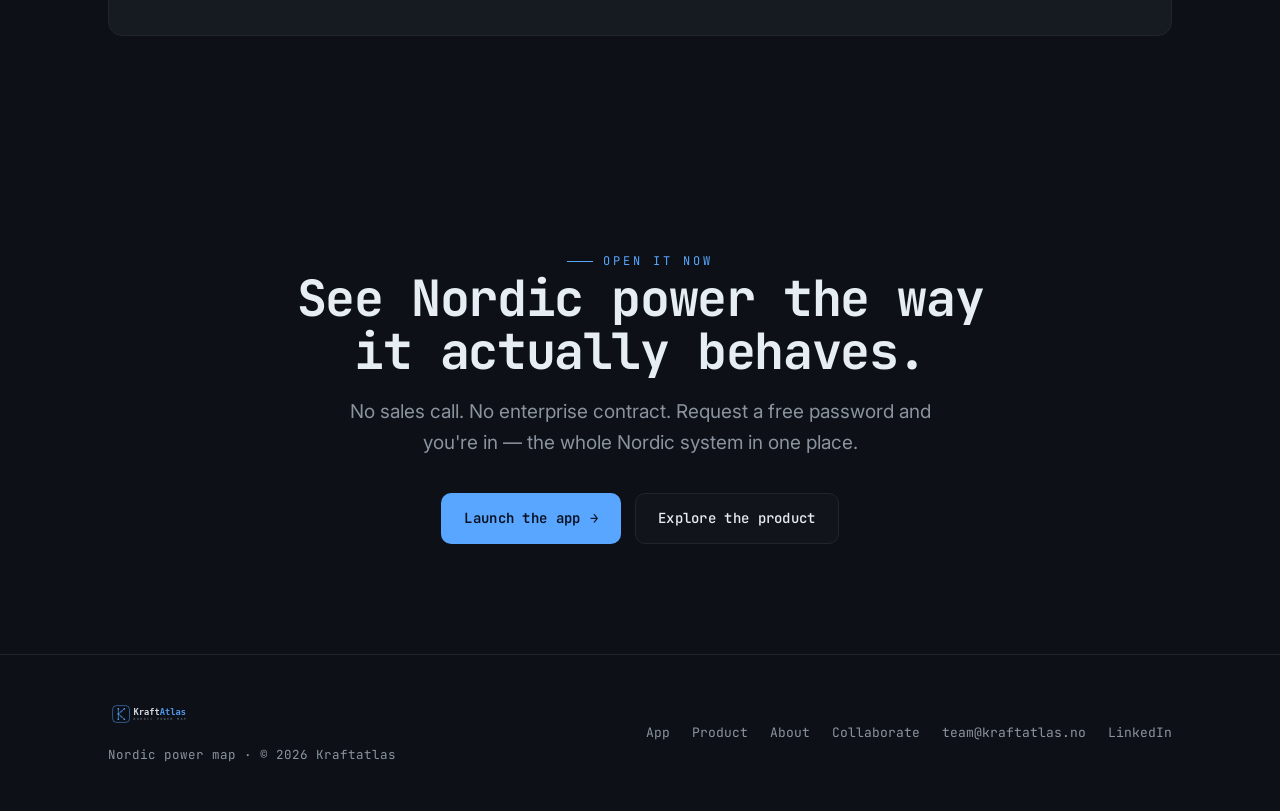
==== commit 96bd579d: "copy: refreshed every morning → refreshed continuously (30-min cadence) Co-Authored-By: Claude Sonne" ====
--- a/index.html
+++ b/index.html
@@ -51,7 +51,7 @@
             <a class="btn btn-primary" href="/product/">Explore the product <span class="arrow">→</span></a>
             <a class="btn btn-ghost" data-app href="https://app.kraftatlas.no">Launch the app</a>
           </div>
-          <div class="hero-note"><span class="pulse-dot"></span> Live data — prices · generation · flows · flow-based congestion, refreshed every morning.</div>
+          <div class="hero-note"><span class="pulse-dot"></span> Live data — prices · generation · flows · flow-based congestion, refreshed continuously.</div>
         </div>
         <div class="grid-stage" aria-hidden="true">
           <video class="flow-video" autoplay muted loop playsinline preload="metadata" poster="/assets/video/nordic-flow-poster.jpg">
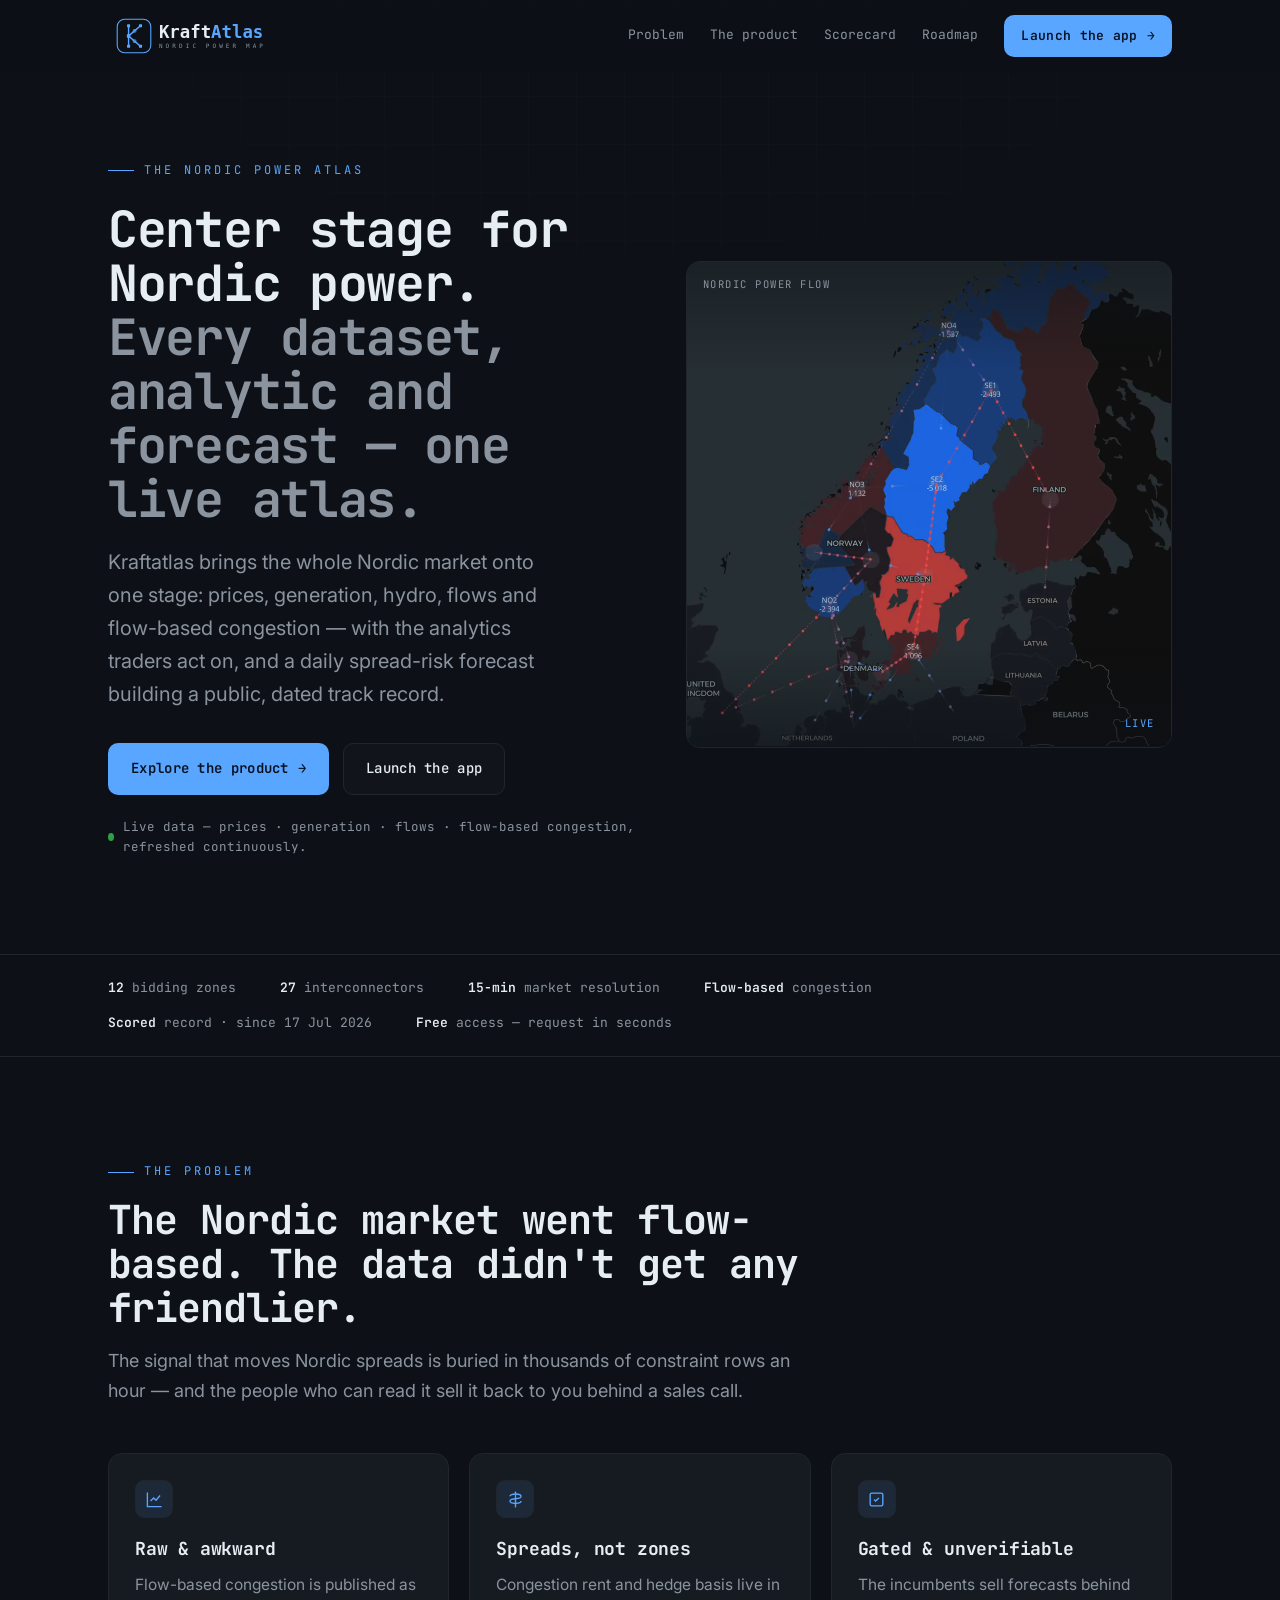
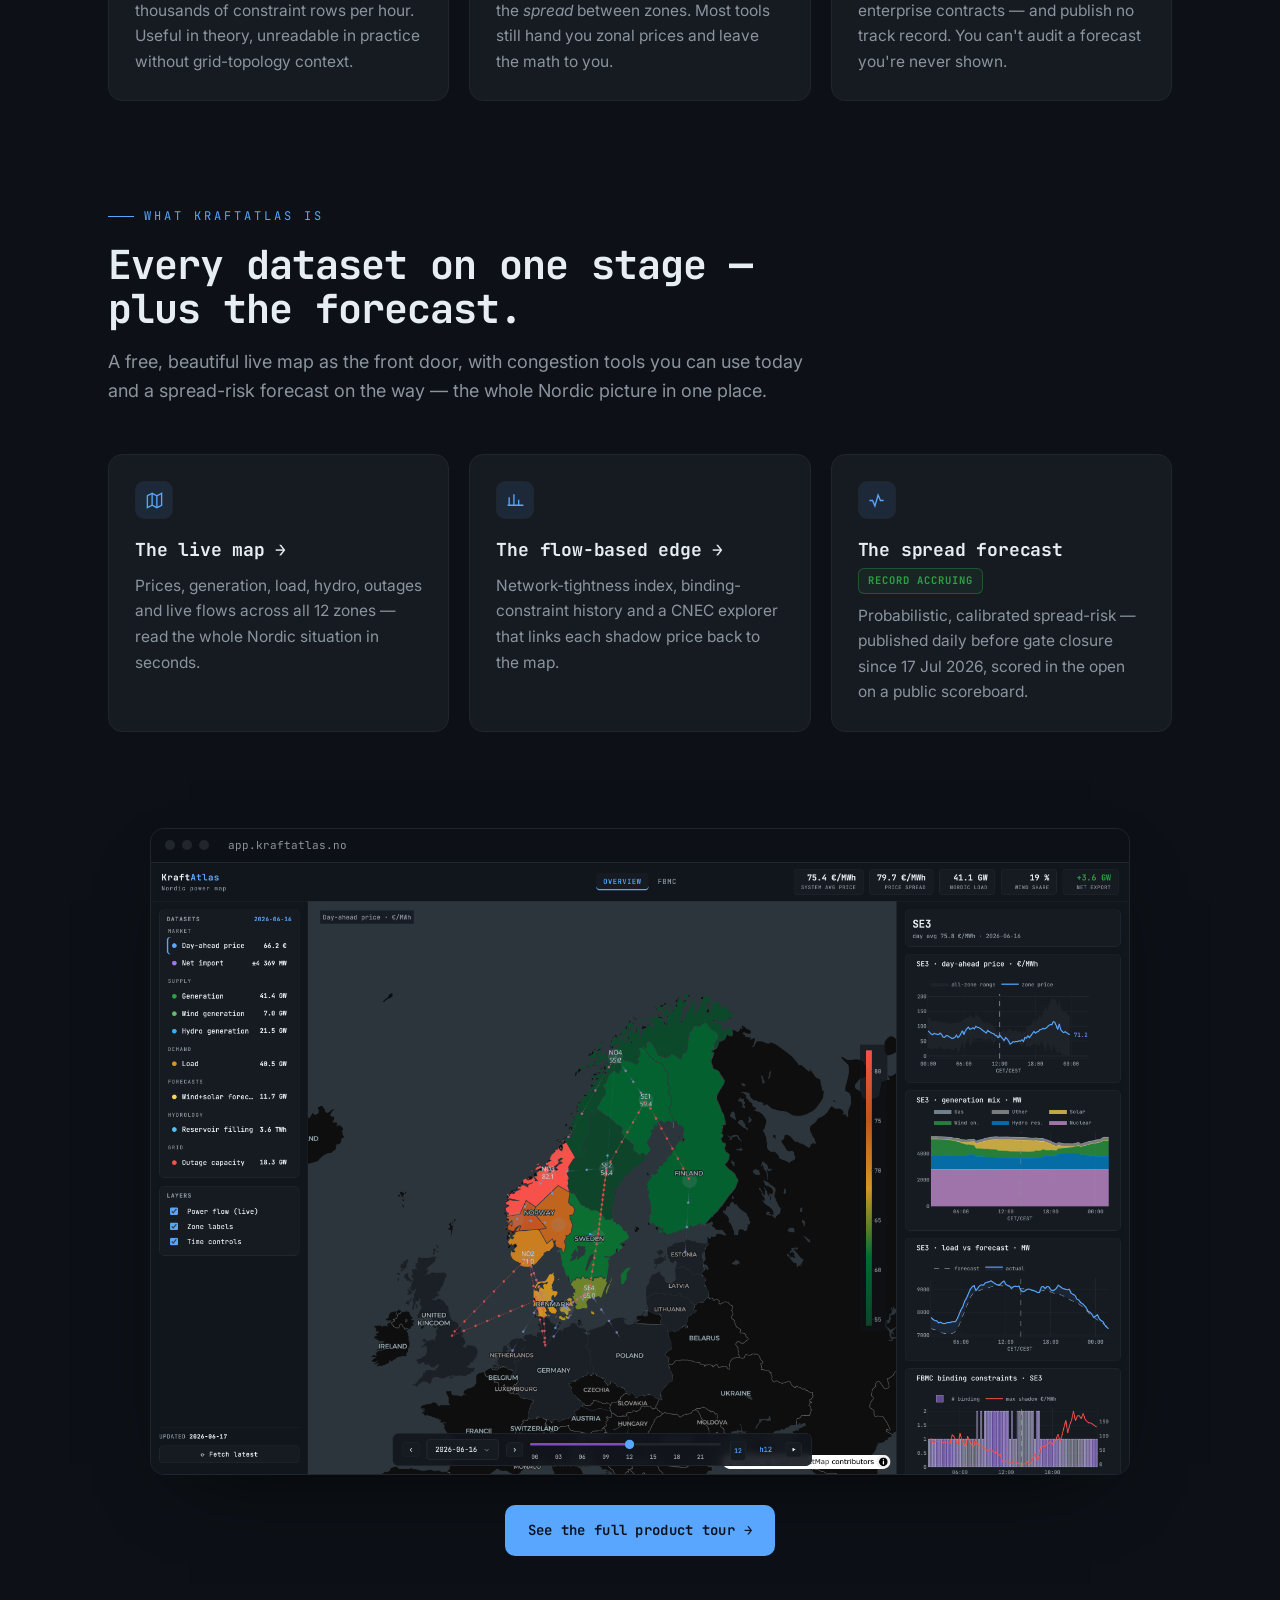
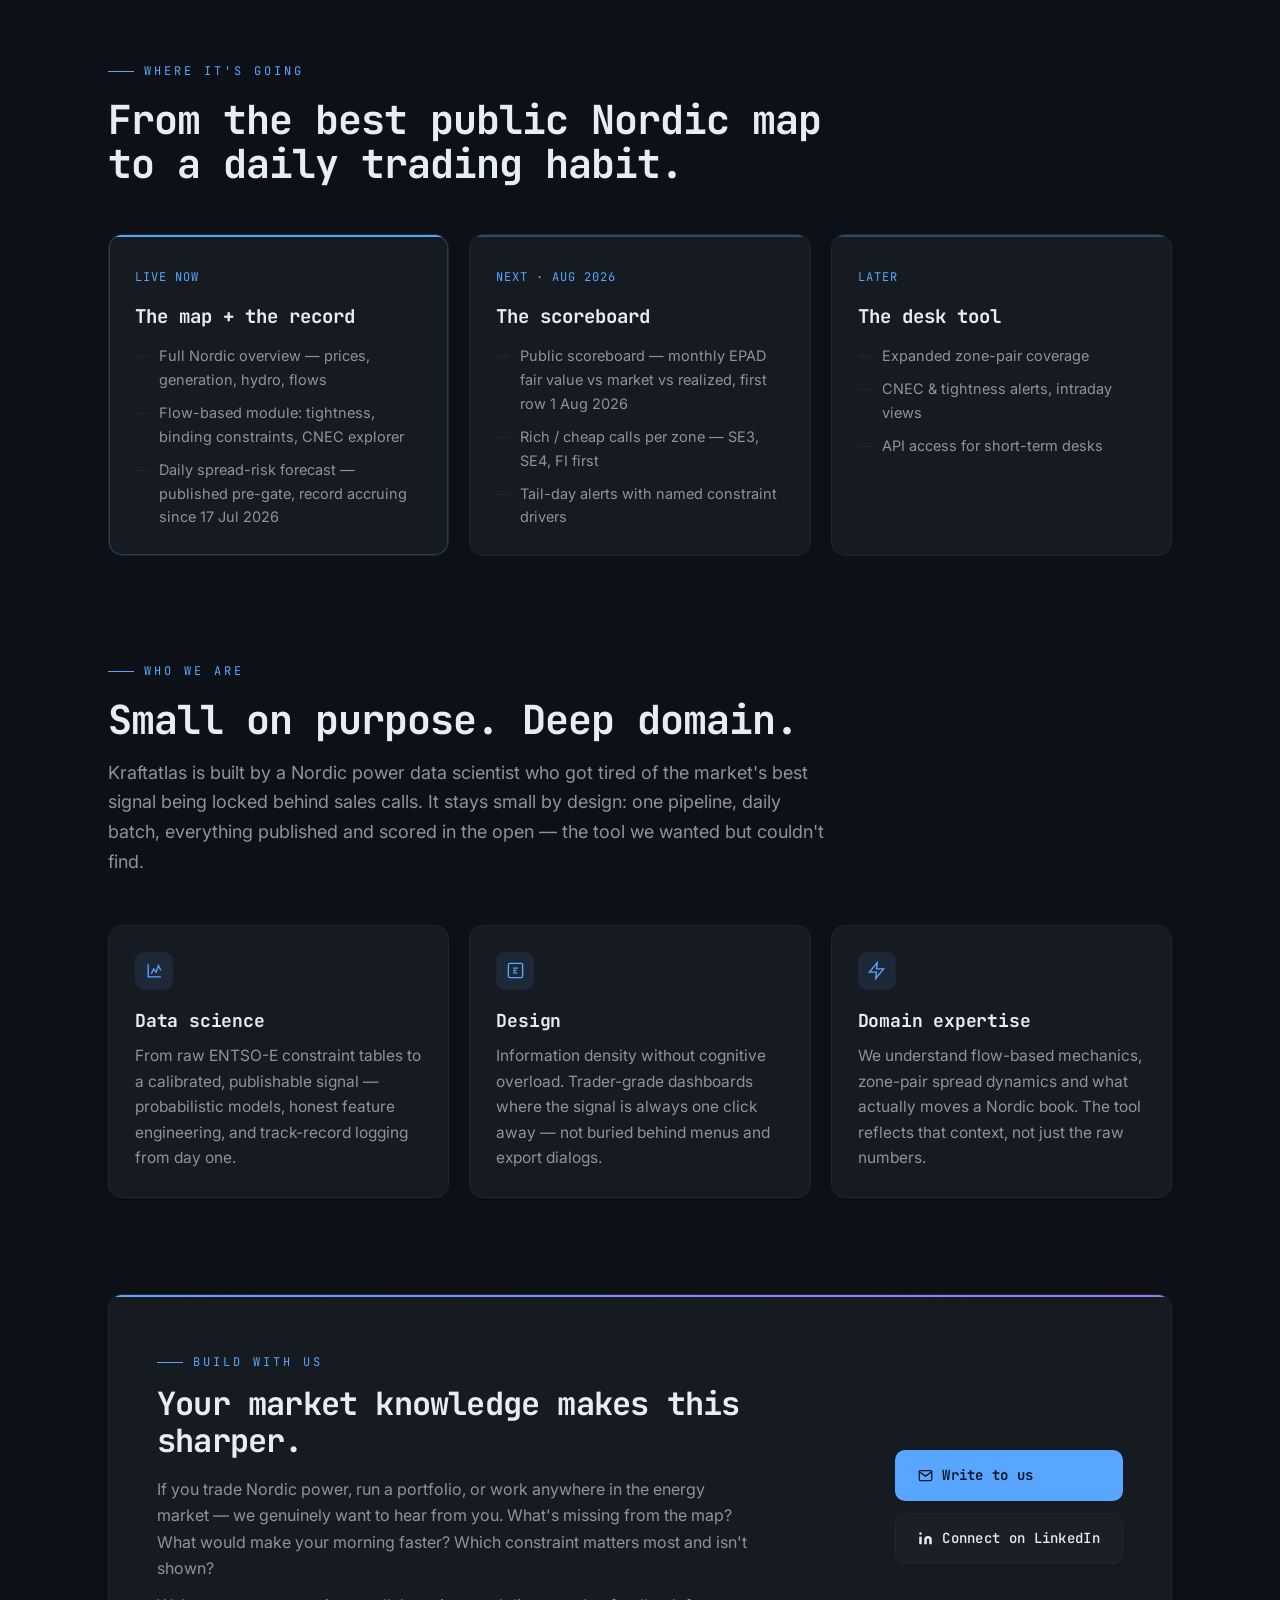
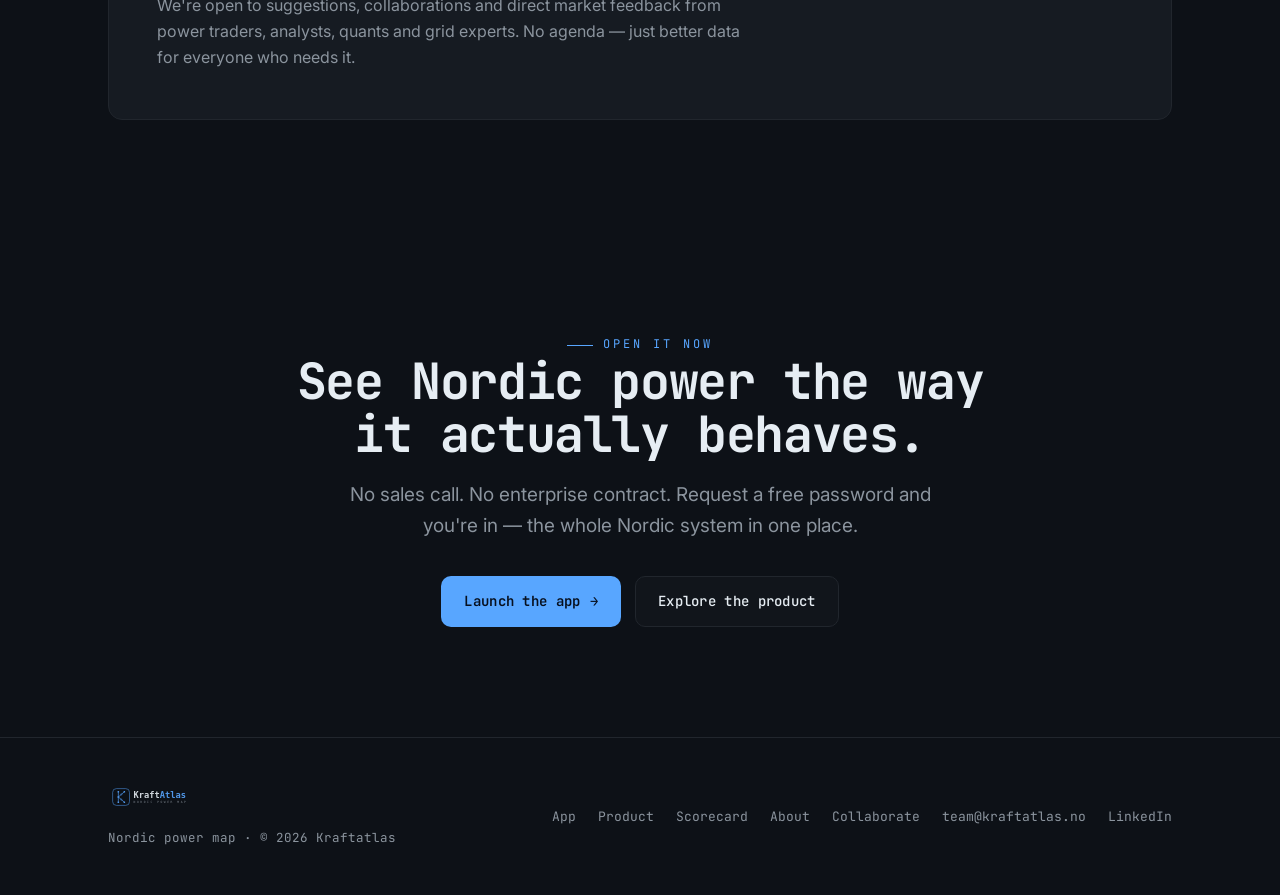
==== commit c4c14ded: "Content revamp: scorecard page, record-accruing framing, disclosure trims - New /scorecard/ page: th" ====
--- a/index.html
+++ b/index.html
@@ -4,11 +4,11 @@
   <meta charset="UTF-8" />
   <meta name="viewport" content="width=device-width, initial-scale=1.0" />
   <title>Kraftatlas — Nordic Power Map</title>
-  <meta name="description" content="Kraftatlas reads the Nordic power system in real time — generation, prices, flows, hydro and flow-based congestion — with spread-risk forecasts coming soon." />
+  <meta name="description" content="Kraftatlas reads the Nordic power system in real time — generation, prices, flows, hydro and flow-based congestion — with daily spread-risk forecasts scored on a public record." />
 
   <meta property="og:type" content="website" />
   <meta property="og:title" content="Kraftatlas — Nordic Power Map" />
-  <meta property="og:description" content="Live Nordic power intelligence: prices, flows, hydro and flow-based congestion — spread-risk forecasts coming soon." />
+  <meta property="og:description" content="Live Nordic power intelligence: prices, flows, hydro and flow-based congestion — daily spread-risk forecasts scored on a public record." />
   <meta property="og:url" content="https://kraftatlas.no" />
   <meta property="og:image" content="https://kraftatlas.no/assets/img/dashboard-overview.png" />
   <meta name="twitter:card" content="summary_large_image" />
@@ -29,6 +29,7 @@
       <nav class="nav-links">
         <a class="link" href="#problem">Problem</a>
         <a class="link" href="/product/">The product</a>
+        <a class="link" href="/scorecard/">Scorecard</a>
         <a class="link" href="#roadmap">Roadmap</a>
         <a class="btn btn-primary nav-cta" data-app href="https://app.kraftatlas.no">Launch the app <span class="arrow">→</span></a>
       </nav>
@@ -46,7 +47,7 @@
         <div class="hero-copy">
           <span class="kicker">The Nordic power atlas</span>
           <h1>Center stage for<br />Nordic power.<br /><span class="soft">Every dataset, analytic and forecast — one live atlas.</span></h1>
-          <p class="lead">Kraftatlas brings the whole Nordic market onto one stage: prices, generation, hydro, flows and flow-based congestion — with the analytics and congestion tools traders act on, and spread-risk forecasts coming soon.</p>
+          <p class="lead">Kraftatlas brings the whole Nordic market onto one stage: prices, generation, hydro, flows and flow-based congestion — with the analytics traders act on, and a daily spread-risk forecast building a public, dated track record.</p>
           <div class="hero-cta">
             <a class="btn btn-primary" href="/product/">Explore the product <span class="arrow">→</span></a>
             <a class="btn btn-ghost" data-app href="https://app.kraftatlas.no">Launch the app</a>
@@ -71,7 +72,7 @@
         <span><b>27</b> interconnectors</span>
         <span><b>15-min</b> market resolution</span>
         <span><b>Flow-based</b> congestion</span>
-        <span><b>DAM + intraday</b> price data</span>
+        <span><b>Scored</b> record · since 17 Jul 2026</span>
         <span><b>Free</b> access — request in seconds</span>
       </div>
     </div>
@@ -97,8 +98,8 @@
           </div>
           <div class="card reveal">
             <div class="ico"><svg viewBox="0 0 24 24"><rect x="4" y="4" width="16" height="16" rx="2"/><path d="M9 12l2 2 4-4"/></svg></div>
-            <h3>Gated &amp; expensive</h3>
-            <p>The best Nordic analytics sit behind enterprise contracts and demos. There is no clean, public front door you can just open and read.</p>
+            <h3>Gated &amp; unverifiable</h3>
+            <p>The incumbents sell forecasts behind enterprise contracts — and publish no track record. You can't audit a forecast you're never shown.</p>
           </div>
         </div>
       </div>
@@ -123,10 +124,10 @@
             <h3>The flow-based edge →</h3>
             <p>Network-tightness index, binding-constraint history and a CNEC explorer that links each shadow price back to the map.</p>
           </a>
-          <a class="card reveal" href="/product/#forecast">
+          <a class="card reveal" href="/scorecard/">
             <div class="ico"><svg viewBox="0 0 24 24"><path d="M3 12h4l3 7 4-14 3 7h4"/></svg></div>
-            <h3>The spread forecast <span class="badge-soon">Soon</span></h3>
-            <p>Probabilistic, calibrated spread-risk forecasts — published before gate closure, with a public track record.</p>
+            <h3>The spread forecast <span class="badge-live">Record accruing</span></h3>
+            <p>Probabilistic, calibrated spread-risk — published daily before gate closure since 17 Jul 2026, scored in the open on a public scoreboard.</p>
           </a>
         </div>
       </div>
@@ -155,20 +156,20 @@
         <div class="timeline">
           <div class="phase now reveal">
             <span class="when mono">LIVE NOW</span>
-            <h3>The map</h3>
+            <h3>The map + the record</h3>
             <ul>
               <li>Full Nordic overview — prices, generation, hydro, flows</li>
               <li>Flow-based module: tightness, binding constraints, CNEC explorer</li>
-              <li>Free and public — the front door</li>
+              <li>Daily spread-risk forecast — published pre-gate, record accruing since 17 Jul 2026</li>
             </ul>
           </div>
           <div class="phase reveal">
-            <span class="when mono">NEXT · SOON</span>
-            <h3>The forecast</h3>
+            <span class="when mono">NEXT · AUG 2026</span>
+            <h3>The scoreboard</h3>
             <ul>
-              <li>Probabilistic spread-risk fans &amp; tail probabilities</li>
-              <li>A public, timestamped track record — the moat clock starts</li>
-              <li>Automated morning briefs: what's binding and why</li>
+              <li>Public scoreboard — monthly EPAD fair value vs market vs realized, first row 1 Aug 2026</li>
+              <li>Rich / cheap calls per zone — SE3, SE4, FI first</li>
+              <li>Tail-day alerts with named constraint drivers</li>
             </ul>
           </div>
           <div class="phase reveal">
@@ -189,8 +190,8 @@
       <div class="wrap">
         <div class="section-head reveal">
           <span class="kicker">Who we are</span>
-          <h2>Small team. Deep domain.</h2>
-          <p>Kraftatlas is built by a tight team of data scientists, a UI/UX designer and Nordic energy market specialists. We know the data is hard — we've been in it — so we're building the tool we wanted but couldn't find.</p>
+          <h2>Small on purpose. Deep domain.</h2>
+          <p>Kraftatlas is built by a Nordic power data scientist who got tired of the market's best signal being locked behind sales calls. It stays small by design: one pipeline, daily batch, everything published and scored in the open — the tool we wanted but couldn't find.</p>
         </div>
         <div class="cols">
           <div class="card reveal">
@@ -259,6 +260,7 @@
       <nav class="foot-links">
         <a class="link" data-app href="https://app.kraftatlas.no">App</a>
         <a class="link" href="/product/">Product</a>
+        <a class="link" href="/scorecard/">Scorecard</a>
         <a class="link" href="#about">About</a>
         <a class="link" href="#collaborate">Collaborate</a>
         <a class="link" href="mailto:team@kraftatlas.no">team@kraftatlas.no</a>
--- a/assets/css/style.css
+++ b/assets/css/style.css
@@ -405,6 +405,43 @@
   color: var(--yellow); border: 1px solid rgba(210,153,34,.4); background: rgba(210,153,34,.08);
 }
 
+/* "record accruing" pill — green sibling of .badge-soon */
+.badge-live {
+  display: inline-block; font-family: var(--mono); font-size: 10.5px; letter-spacing: 1px;
+  text-transform: uppercase; padding: 3px 9px; border-radius: 6px; vertical-align: middle;
+  color: var(--green); border: 1px solid rgba(46,160,67,.4); background: rgba(46,160,67,.08);
+}
+
+/* 4-up card row (forecast pillars, scorecard rules) */
+.cols.cols-4 { grid-template-columns: repeat(4, 1fr); }
+@media (max-width: 1000px) { .cols.cols-4 { grid-template-columns: repeat(2, 1fr); } }
+@media (max-width: 620px)  { .cols.cols-4 { grid-template-columns: 1fr; } }
+
+/* ── Scoreboard table ─────────────────────────────────────── */
+.score-card {
+  border: 1px solid var(--border); border-radius: var(--r);
+  overflow: hidden; background: var(--card);
+}
+.score-scroll { overflow-x: auto; }
+.score-table { width: 100%; border-collapse: collapse; font-size: 14.5px; }
+.score-table th {
+  font-family: var(--mono); font-size: 11px; letter-spacing: 1.5px; text-transform: uppercase;
+  color: var(--dim); text-align: left; padding: 14px 18px;
+  border-bottom: 1px solid var(--border); background: var(--bg); white-space: nowrap;
+}
+.score-table td { padding: 16px 18px; border-bottom: 1px solid var(--border); }
+.score-table tr:last-child td { border-bottom: none; }
+.score-empty td { text-align: center; padding: 52px 18px; }
+.score-empty .big {
+  font-family: var(--mono); font-size: 15px; letter-spacing: 2px;
+  color: var(--yellow); display: block; margin-bottom: 9px;
+}
+.score-empty .sub { color: var(--dim); font-size: 14.5px; }
+.score-note {
+  margin-top: 14px; font-family: var(--mono); font-size: 12.5px; color: var(--dim);
+  display: flex; align-items: center; gap: 9px;
+}
+
 /* ── Pipeline ─────────────────────────────────────────────── */
 .pipe { display: grid; grid-template-columns: repeat(4, 1fr); gap: 0; margin-top: 10px; }
 @media (max-width: 880px) { .pipe { grid-template-columns: 1fr 1fr; } }
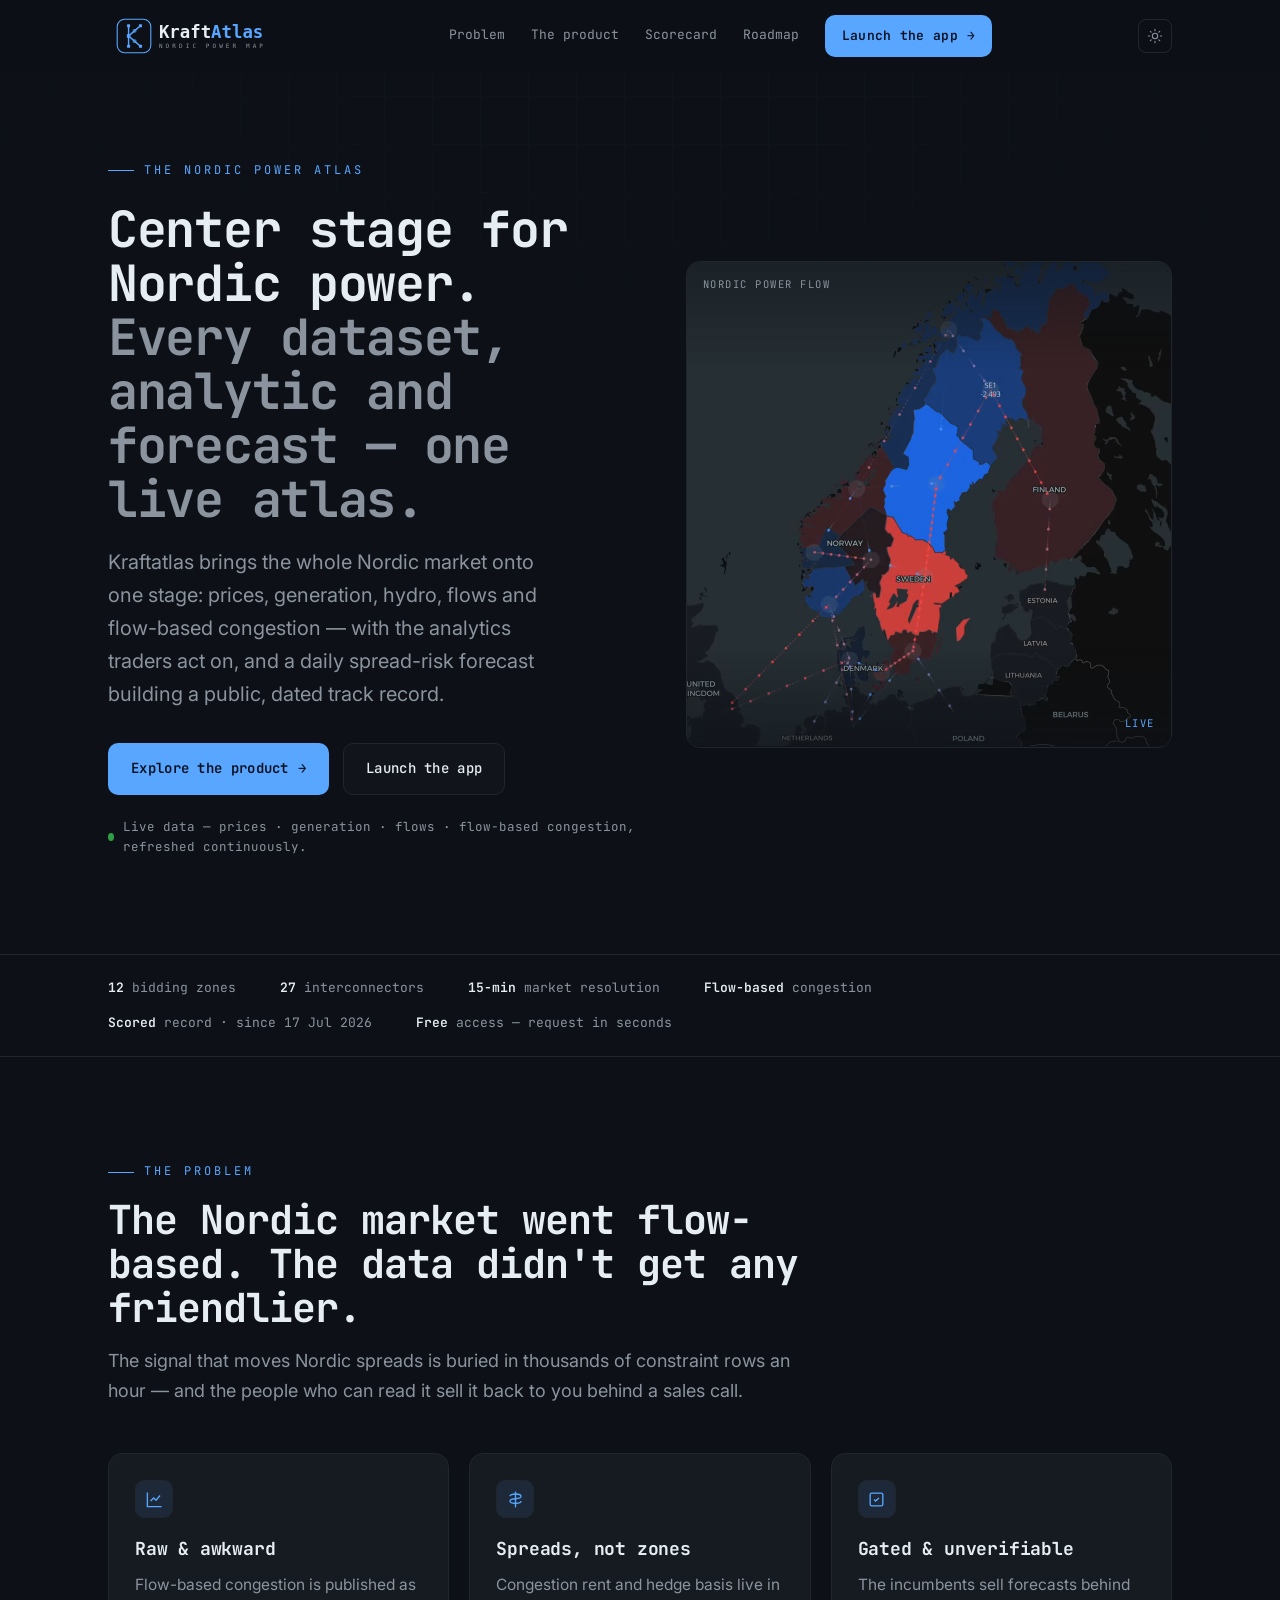
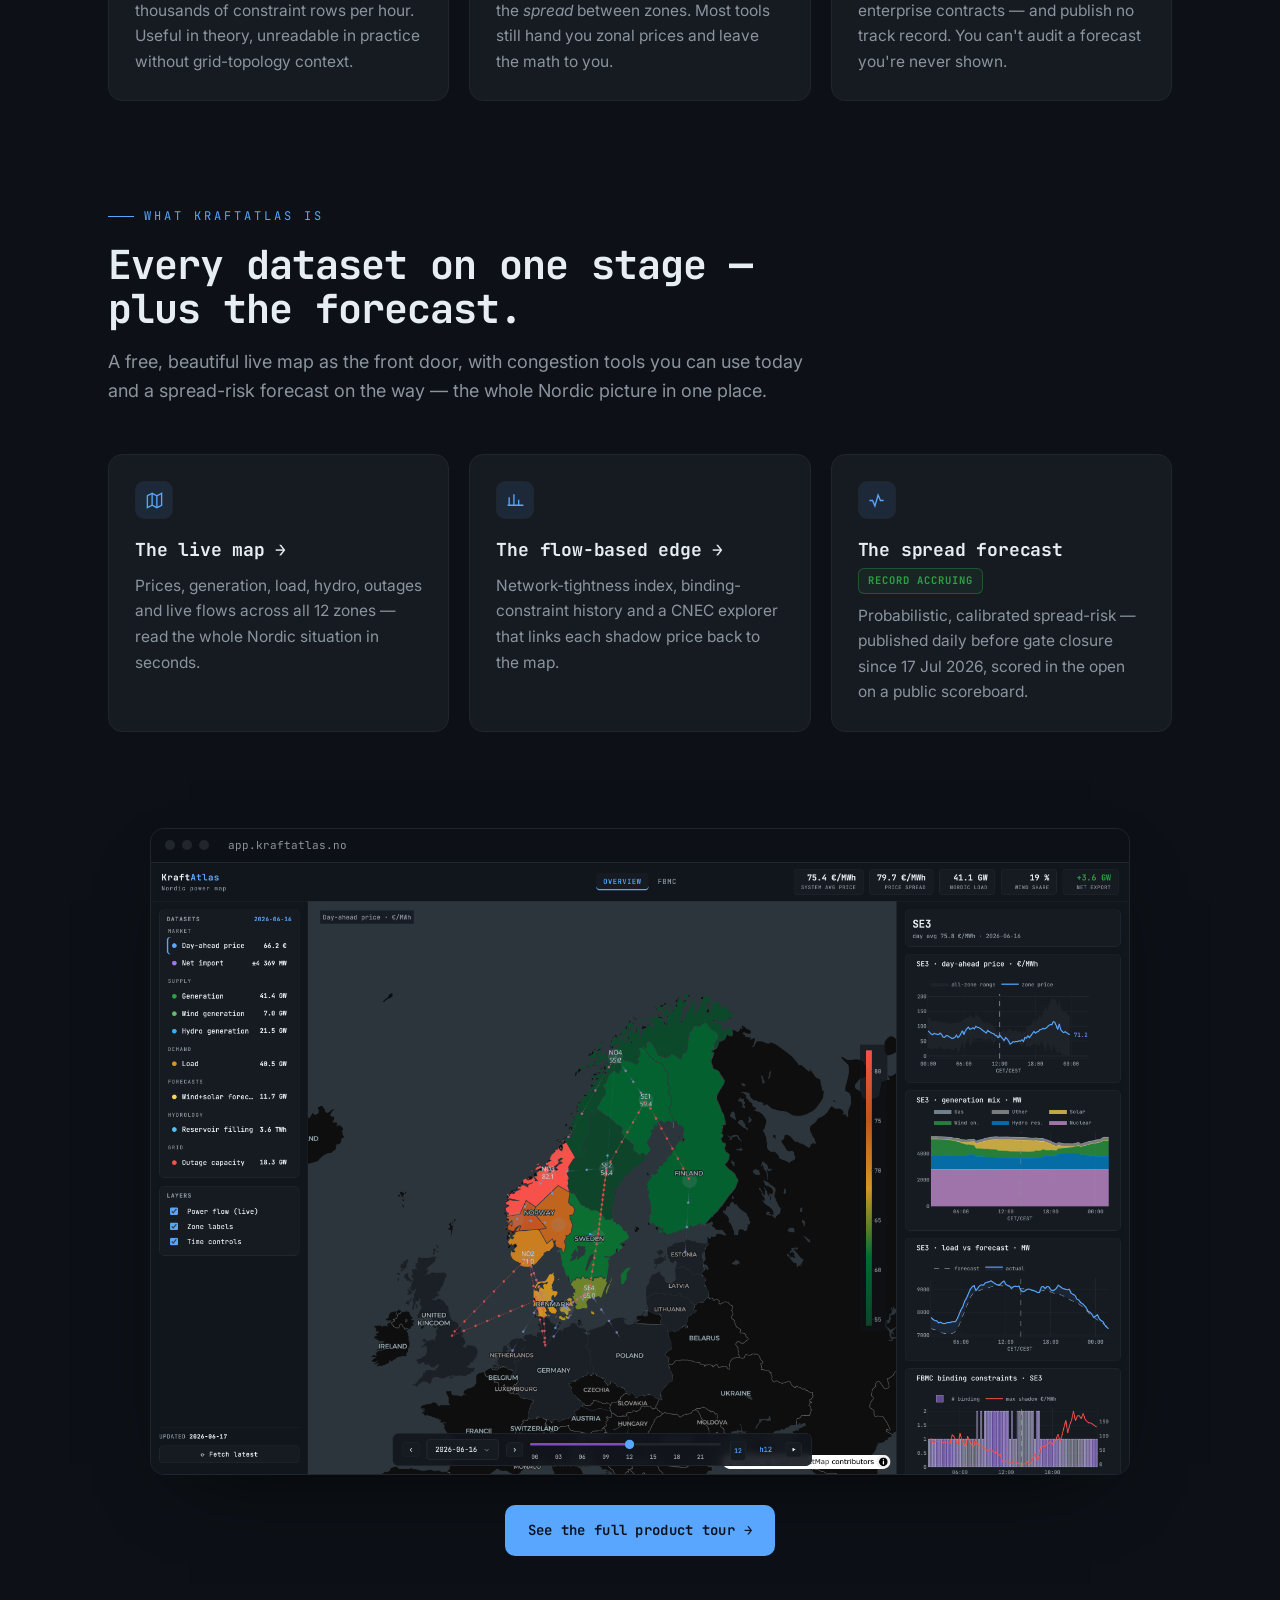
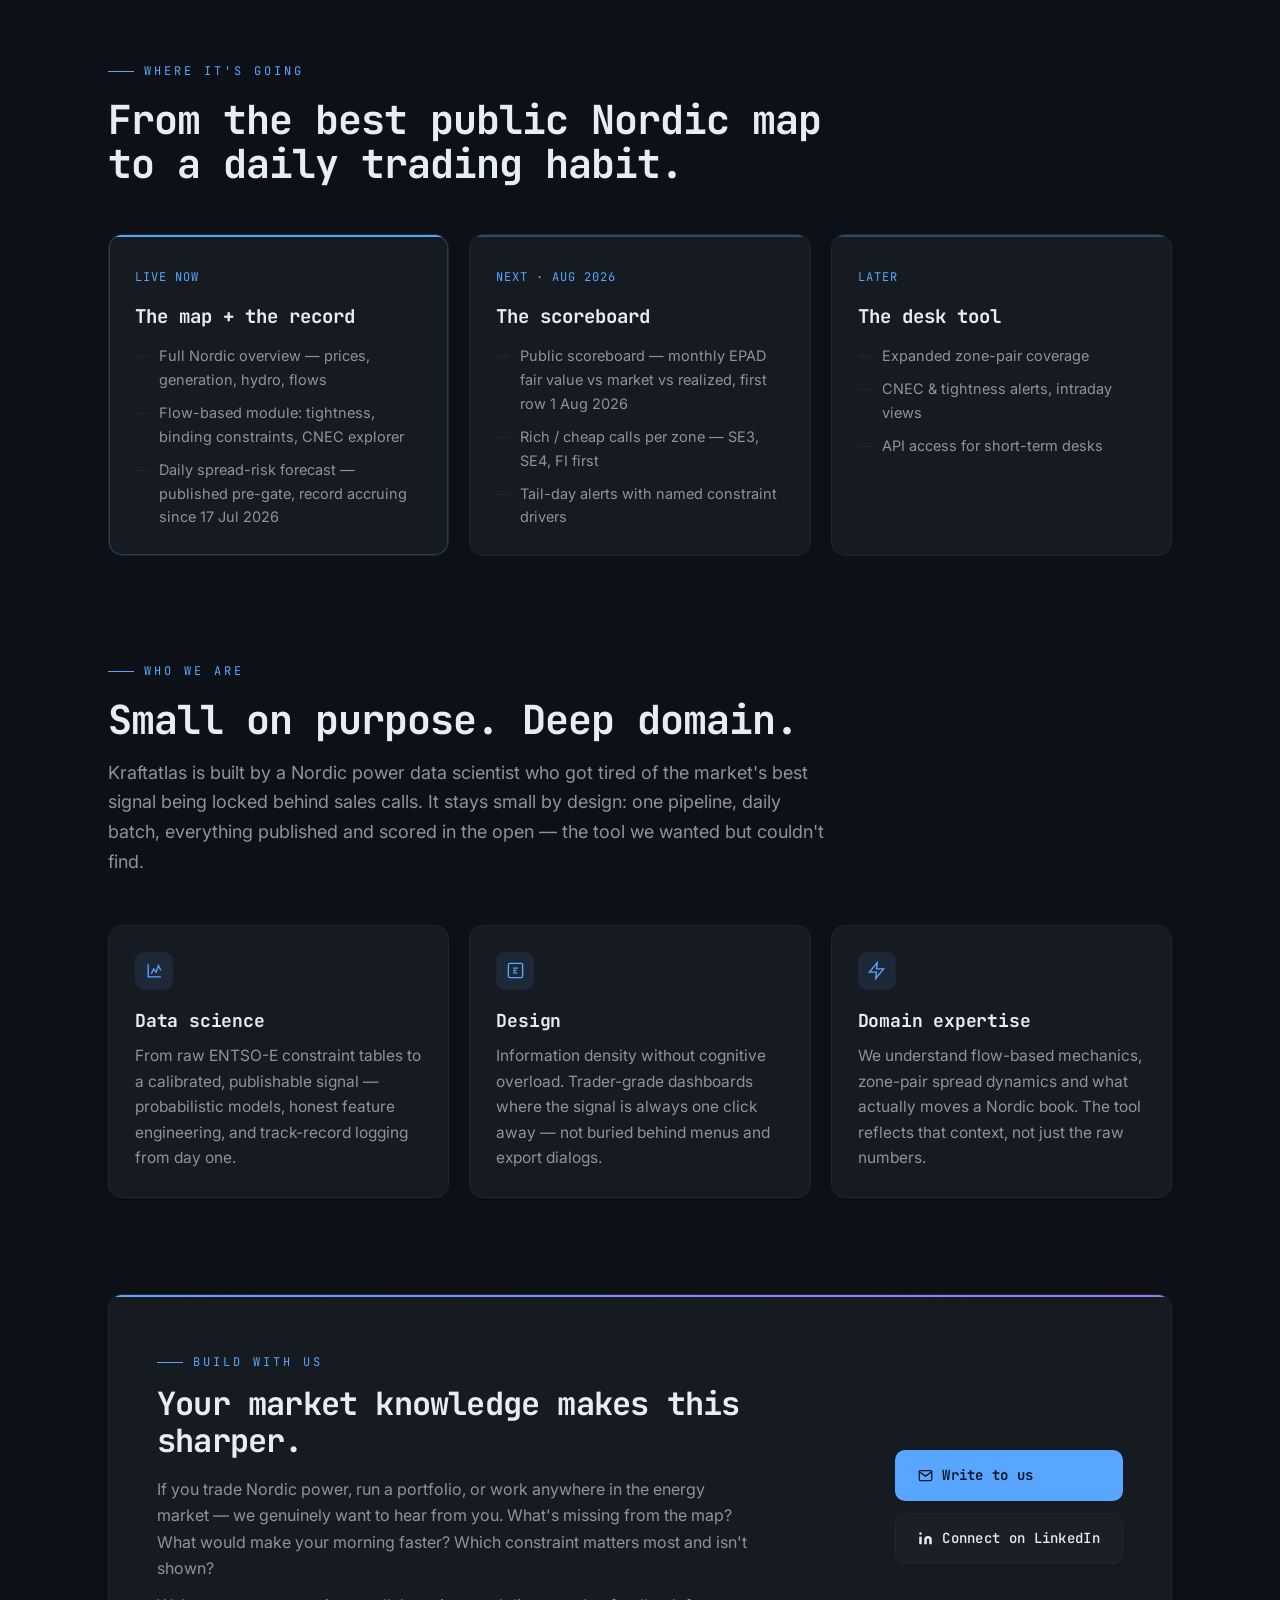
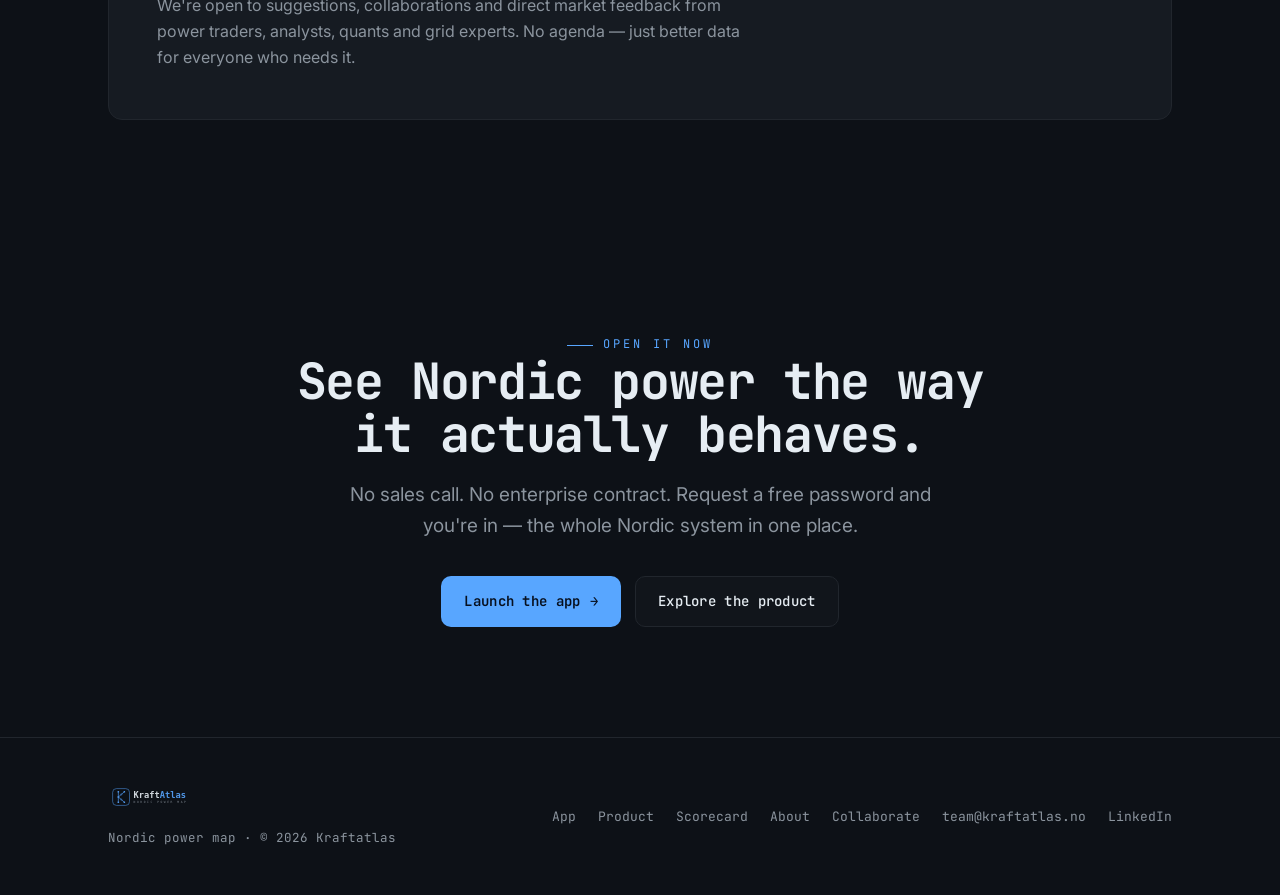
==== commit 0813828e: "Light theme: soft blue-gray palette with header sun/moon toggle - [data-theme=light] overrides the p" ====
--- a/index.html
+++ b/index.html
@@ -20,6 +20,8 @@
   <link rel="preconnect" href="https://fonts.googleapis.com" />
   <link rel="preconnect" href="https://fonts.gstatic.com" crossorigin />
   <link href="https://fonts.googleapis.com/css2?family=Inter:wght@400;500;600;700&family=JetBrains+Mono:wght@400;500;600;700&display=swap" rel="stylesheet" />
+  <script>/* pre-paint theme apply — avoids a dark flash for light-theme users */
+  try{if(localStorage.getItem("ka-theme")==="light")document.documentElement.setAttribute("data-theme","light")}catch(e){}</script>
   <link rel="stylesheet" href="/assets/css/style.css" />
 </head>
 <body>
@@ -33,6 +35,10 @@
         <a class="link" href="#roadmap">Roadmap</a>
         <a class="btn btn-primary nav-cta" data-app href="https://app.kraftatlas.no">Launch the app <span class="arrow">→</span></a>
       </nav>
+      <button class="theme-toggle" aria-label="Switch color theme" title="Switch color theme">
+        <svg class="ico-sun" viewBox="0 0 24 24"><circle cx="12" cy="12" r="4"/><path d="M12 2v2M12 20v2M4.9 4.9l1.4 1.4M17.7 17.7l1.4 1.4M2 12h2M20 12h2M4.9 19.1l1.4-1.4M17.7 6.3l1.4-1.4"/></svg>
+        <svg class="ico-moon" viewBox="0 0 24 24"><path d="M21 12.8A9 9 0 1 1 11.2 3a7 7 0 0 0 9.8 9.8Z"/></svg>
+      </button>
       <button class="nav-hamburger" aria-label="Open menu" aria-expanded="false">
         <svg width="16" height="16" viewBox="0 0 16 16" fill="none"><path d="M2 3.5h12M2 8h12M2 12.5h12" stroke="currentColor" stroke-width="1.5" stroke-linecap="round"/></svg>
         Menu
--- a/assets/css/style.css
+++ b/assets/css/style.css
@@ -19,6 +19,34 @@
 
   --maxw: 1120px;
   --r: 14px;
+
+  /* theme-dependent surfaces that can't be derived from the core palette */
+  --header-bg:       rgba(13,17,23,.96);
+  --header-bg-solid: rgba(13,17,23,.97);
+  --subnav-bg:       rgba(13,17,23,.88);
+  --shot-shadow:     rgba(0,0,0,.9);
+  --ink-on-accent:   #07101f;
+}
+
+/* ── Light theme — "somewhat bright": soft blue-gray, not stark white ── */
+html[data-theme="light"] {
+  --bg:        #e8ecf1;
+  --bg-soft:   #dfe4eb;
+  --card:      #f2f4f8;
+  --border:    #c6cfda;
+  --text:      #1a2330;
+  --dim:       #5c6773;
+  --accent:    #0d63c9;
+  --green:     #1a7f37;
+  --red:       #c2363c;
+  --yellow:    #8a6205;
+  --purple:    #6e40c9;
+
+  --header-bg:       rgba(232,236,241,.95);
+  --header-bg-solid: rgba(232,236,241,.98);
+  --subnav-bg:       rgba(232,236,241,.9);
+  --shot-shadow:     rgba(23,37,54,.3);
+  --ink-on-accent:   #ffffff;
 }
 
 * { box-sizing: border-box; margin: 0; padding: 0; }
@@ -100,7 +128,7 @@
 .btn:hover .arrow { transform: translateX(3px); }
 .btn-primary {
   background: var(--accent);
-  color: #07101f;
+  color: var(--ink-on-accent);
   font-weight: 600;
   box-shadow: 0 0 0 0 rgba(88,166,255,.45);
 }
@@ -119,7 +147,7 @@
   z-index: 50;
   -webkit-backdrop-filter: blur(8px);
   backdrop-filter: blur(8px);
-  background: rgba(13,17,23,.96);
+  background: var(--header-bg);
   border-bottom: 1px solid transparent;
   transition: border-color .3s ease;
 }
@@ -148,6 +176,24 @@
 }
 .nav-cta { padding: 9px 16px; font-size: 13px; }
 
+/* ── Theme toggle ─────────────────────────────────────────── */
+.theme-toggle {
+  background: none;
+  border: 1px solid var(--border);
+  border-radius: 8px;
+  width: 34px; height: 34px;
+  display: grid; place-items: center;
+  cursor: pointer;
+  color: var(--dim);
+  flex-shrink: 0;
+  transition: border-color .2s, color .2s;
+}
+.theme-toggle:hover { border-color: var(--accent); color: var(--text); }
+.theme-toggle svg { width: 16px; height: 16px; stroke: currentColor; fill: none; stroke-width: 1.6; stroke-linecap: round; stroke-linejoin: round; }
+/* show the icon of the theme you'd switch TO */
+html[data-theme="light"] .theme-toggle .ico-sun { display: none; }
+html:not([data-theme="light"]) .theme-toggle .ico-moon { display: none; }
+
 /* ── Mobile hamburger ─────────────────────────────────────── */
 .nav-hamburger {
   display: none;
@@ -174,7 +220,7 @@
     flex-direction: column;
     align-items: flex-start;
     gap: 0;
-    background: rgba(13,17,23,.97);
+    background: var(--header-bg-solid);
     backdrop-filter: blur(12px);
     border-bottom: 1px solid var(--border);
     padding: 12px 28px 18px;
@@ -196,7 +242,7 @@
   position: sticky;
   top: 72px;
   z-index: 40;
-  background: rgba(13,17,23,.88);
+  background: var(--subnav-bg);
   backdrop-filter: blur(8px);
   border-bottom: 1px solid var(--border);
 }
@@ -370,7 +416,7 @@
   border-radius: var(--r);
   overflow: hidden;
   background: var(--bg-soft);
-  box-shadow: 0 30px 80px -40px rgba(0,0,0,.9);
+  box-shadow: 0 30px 80px -40px var(--shot-shadow);
   transition: transform .3s ease;
 }
 .shot:hover { transform: translateY(-4px); }
